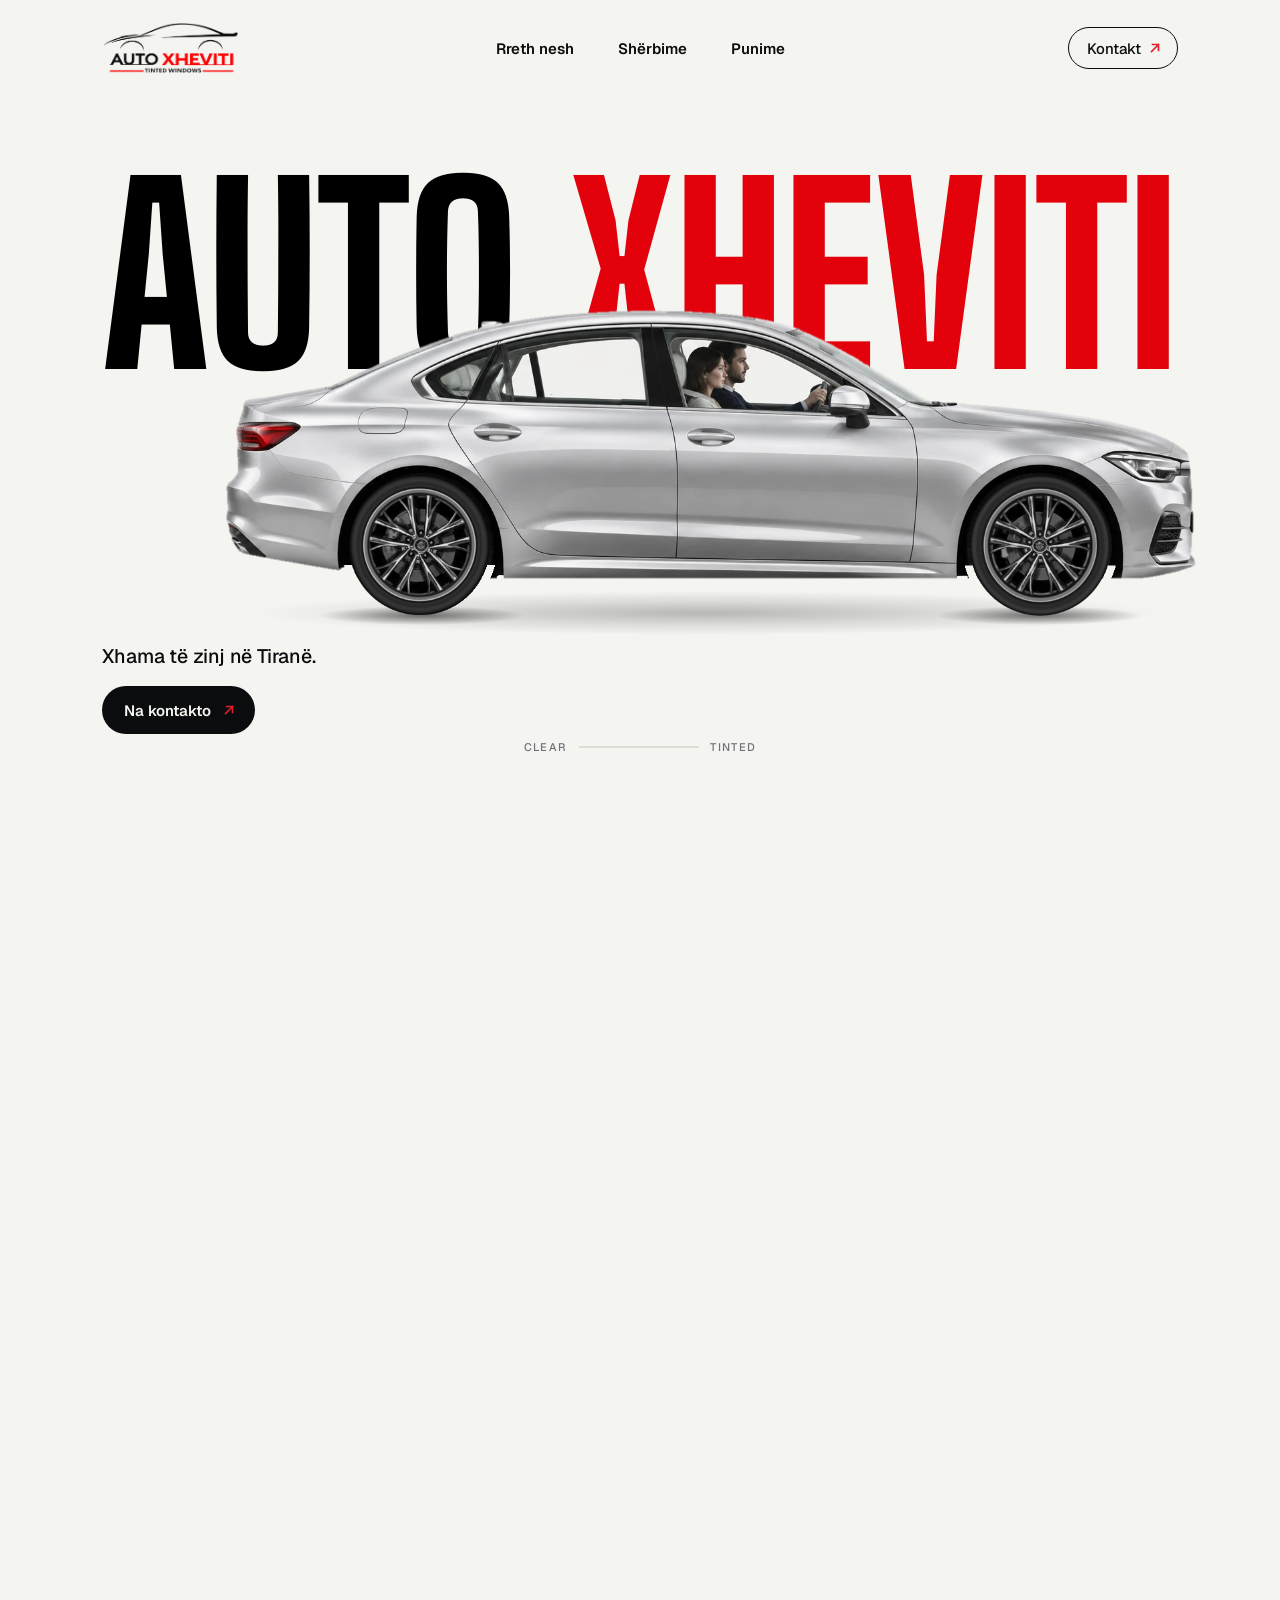
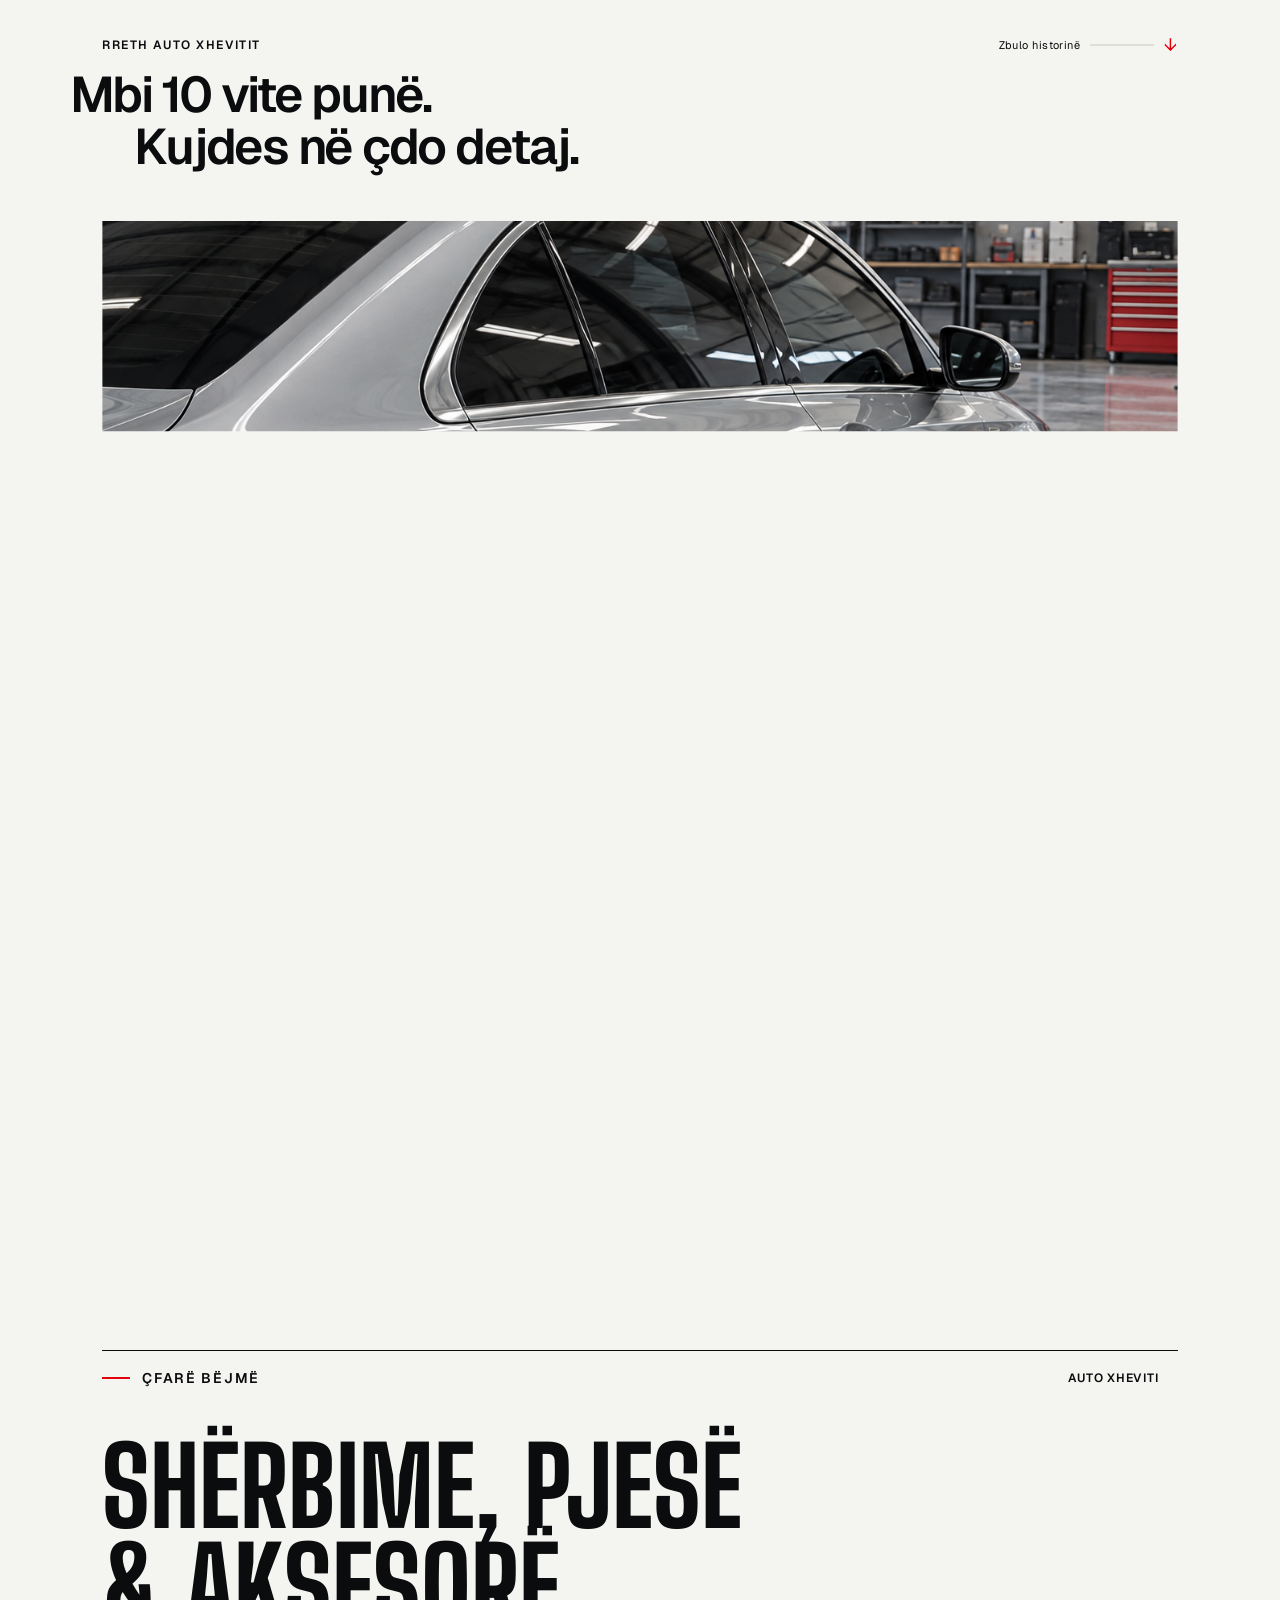
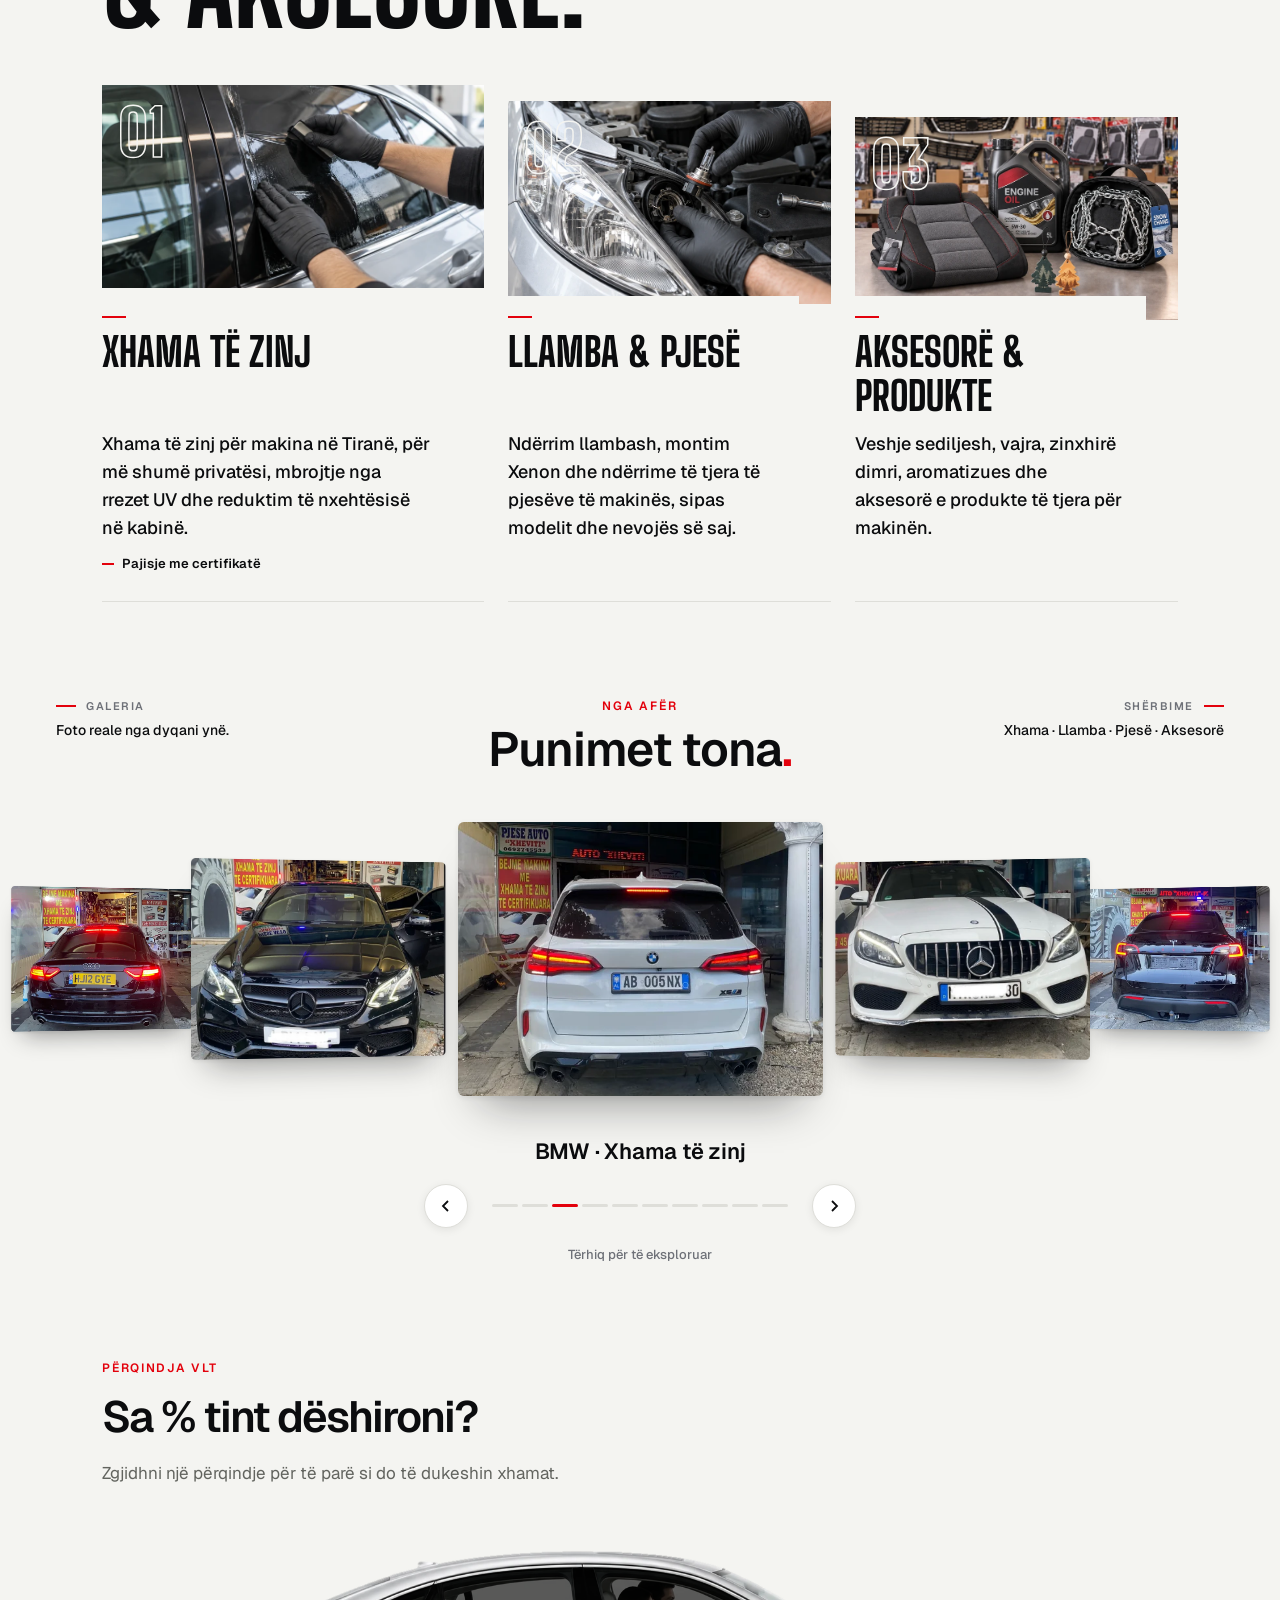
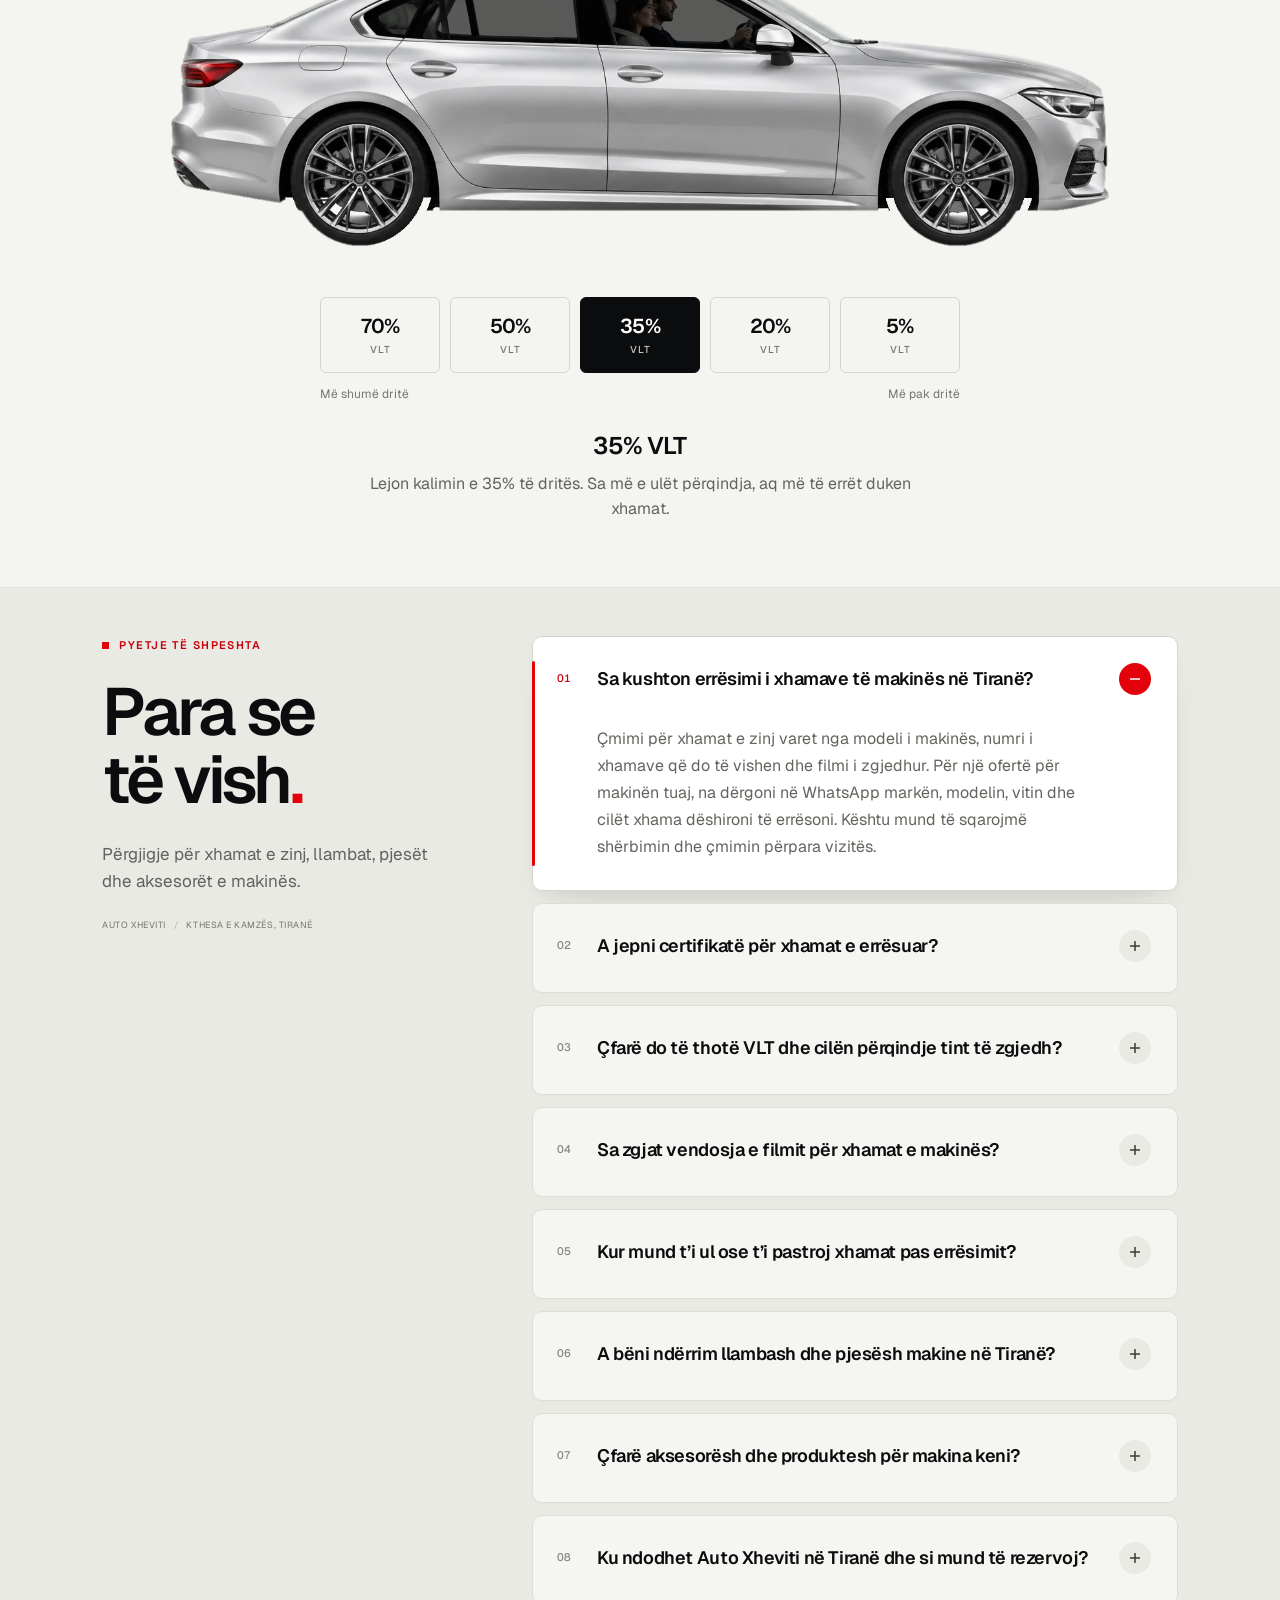
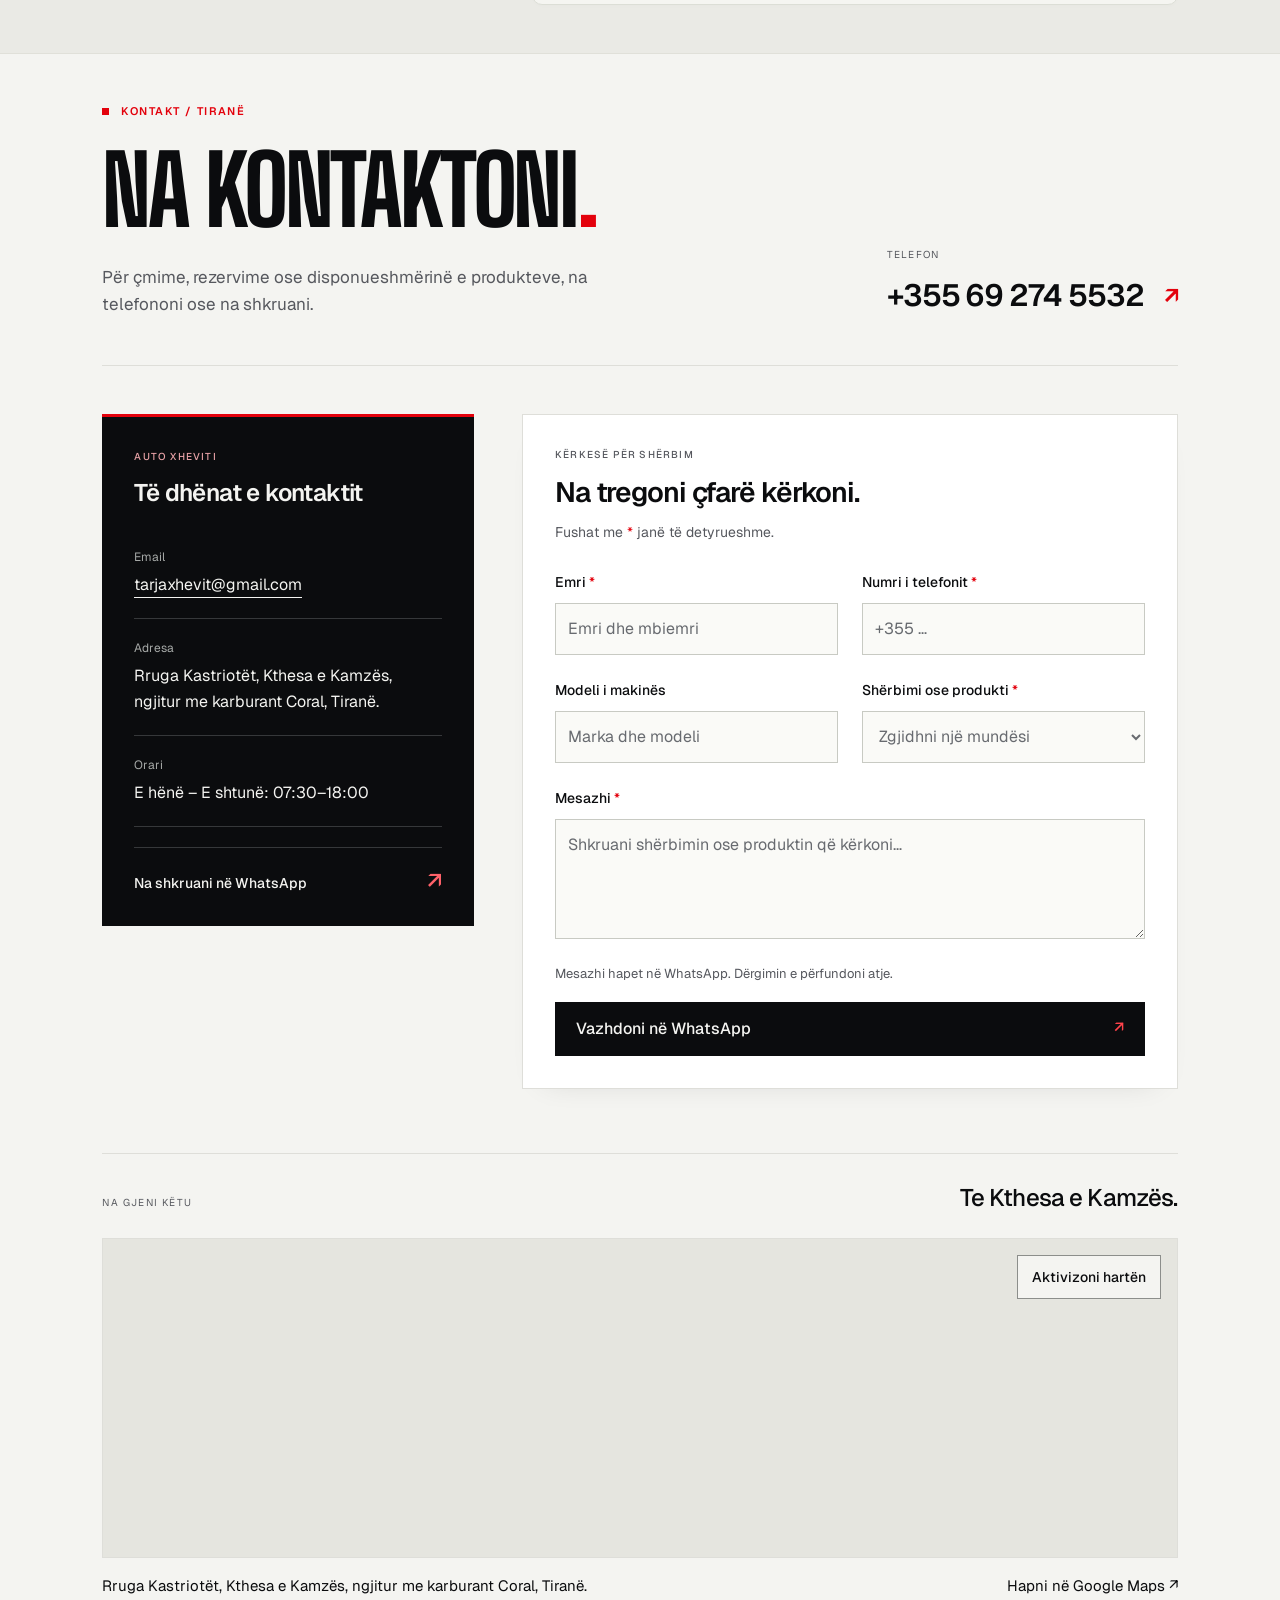
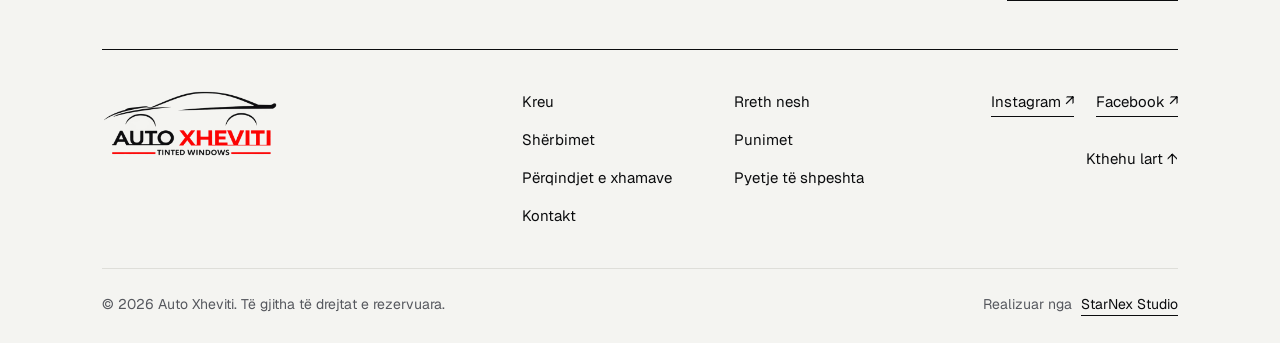
==== hero-preview/index.html @ 94ad71c7 "Publish Auto Xheviti redesign and updated service presentation Promote the approved responsive desig" ====
<!DOCTYPE html>
<html lang="sq">
<head>
  <meta charset="UTF-8">
  <meta name="viewport" content="width=device-width, initial-scale=1.0, viewport-fit=cover">
  <title>Xhama të zinj, pjesë dhe aksesorë në Tiranë | Auto Xheviti</title>
  <meta name="description" content="Xhama të zinj, llamba, ndërrim pjesësh dhe aksesorë për makina në Tiranë. Veshje sediljesh, vajra, zinxhirë dimri e aromatizues te Auto Xheviti.">
  <link rel="canonical" href="https://www.autoxheviti.com/">
  <meta property="og:title" content="Xhama të zinj, pjesë dhe aksesorë në Tiranë | Auto Xheviti">
  <meta property="og:description" content="Xhama të zinj, llamba, ndërrim pjesësh dhe aksesorë për makina në Tiranë. Veshje sediljesh, vajra, zinxhirë dimri e aromatizues te Auto Xheviti.">
  <meta property="og:type" content="website">
  <meta property="og:url" content="https://www.autoxheviti.com/">
  <meta property="og:image" content="https://www.autoxheviti.com/images/auto-xheviti-car.webp">
  <meta property="og:locale" content="sq_AL">
  <meta property="og:site_name" content="Auto Xheviti">
  <script type="application/ld+json">
{
  "@context": "https://schema.org",
  "@type": "AutomotiveBusiness",
  "name": "Auto Xheviti",
  "url": "https://www.autoxheviti.com/",
  "logo": "https://www.autoxheviti.com/images/logo.png",
  "image": "https://www.autoxheviti.com/images/auto-xheviti-car.webp",
  "telephone": "+355692745532",
  "email": "tarjaxhevit@gmail.com",
  "description": "Xhama të zinj, llamba, ndërrim pjesësh dhe aksesorë për makina në Tiranë. Veshje sediljesh, vajra, zinxhirë dimri e aromatizues te Auto Xheviti.",
  "address": {
    "@type": "PostalAddress",
    "streetAddress": "Rruga Kastriotët, Kthesa e Kamzës, ngjitur me karburant Coral",
    "addressLocality": "Tiranë",
    "addressCountry": "AL"
  },
  "areaServed": {
    "@type": "City",
    "name": "Tiranë"
  },
  "openingHoursSpecification": [
    {
      "@type": "OpeningHoursSpecification",
      "dayOfWeek": [
        "Monday",
        "Tuesday",
        "Wednesday",
        "Thursday",
        "Friday",
        "Saturday"
      ],
      "opens": "07:30",
      "closes": "18:00"
    }
  ],
  "sameAs": [
    "https://www.facebook.com/autoxheviti/",
    "https://www.instagram.com/auto_xheviti/"
  ],
  "@id": "https://www.autoxheviti.com/#business"
}
  </script>
  <!-- Review copy only. The production homepage is indexable; retain this noindex until this design is promoted. -->
  <meta name="robots" content="noindex, follow">
  <link rel="icon" href="../images/logo.png" type="image/png">
  <link rel="preload" as="image" href="assets/car-silver-occupants-seat-fixed.webp" fetchpriority="high">
  <link rel="preconnect" href="https://fonts.googleapis.com">
  <link rel="preconnect" href="https://fonts.gstatic.com" crossorigin>
  <link rel="stylesheet" href="https://fonts.googleapis.com/css2?family=Big+Shoulders+Display:wght@800&display=swap">
  <link rel="stylesheet" href="https://fonts.googleapis.com/css2?family=Geist:wght@400;500;600&display=swap">
  <link rel="stylesheet" href="hero.css?v=23">
  <link rel="stylesheet" href="mobile-nav.css?v=3">
  <link rel="stylesheet" href="services.css?v=15">
  <link rel="stylesheet" href="album.css?v=6">
  <link rel="stylesheet" href="about.css?v=3">
  <link rel="stylesheet" href="tint-selector.css?v=8">
  <link rel="stylesheet" href="faq.css?v=2">
  <link rel="stylesheet" href="contact.css?v=2">
  <link rel="stylesheet" href="contact-editorial.css?v=1">
  <link rel="stylesheet" href="section-spacing.css?v=7">
  <script>document.documentElement.classList.add('hx-js')</script>
</head>
<body class="hx-body">

  <header class="hx-nav" id="hxNav">
    <a class="hx-nav__logo" href="#hxPin" aria-label="Auto Xheviti — kreu">
      <img src="assets/logo-ink.webp" width="604" height="230" alt="Auto Xheviti — Tinted Windows">
    </a>
    <nav class="hx-nav__links" aria-label="Kryesore">
      <a href="#rreth">Rreth nesh</a>
      <a href="#sherbime">Shërbime</a>
      <a href="#punime">Punime</a>
    </nav>
    <div class="hx-nav__actions">
      <a class="hx-pill" href="#kontakt">Kontakt
        <svg width="16" height="16" viewBox="0 0 16 16" aria-hidden="true"><path d="M4.5 11.5L11.5 4.5M5.5 4.5H11.5V10.5" fill="none" stroke="currentColor" stroke-width="1.6" stroke-linecap="square"/></svg>
      </a>
      <button class="hx-menu-btn" id="hxMenuBtn" type="button" aria-expanded="false" aria-controls="hxMenu" aria-label="Hap menunë">
        <span class="hx-menu-btn__label">Menu</span><span class="hx-menu-btn__icon" aria-hidden="true"><svg width="24" height="24" viewBox="0 0 24 24"><path class="hx-menu-btn__line--one" d="M4 12H20"/><path class="hx-menu-btn__line--two" d="M4 12H20"/></svg></span>
      </button>
    </div>
    <nav class="hx-menu" id="hxMenu" aria-label="Navigimi mobil" hidden>
      <div class="hx-menu__links">
        <a href="#rreth"><span class="hx-menu__name">Rreth nesh</span></a>
        <a href="#sherbime"><span class="hx-menu__name">Shërbime</span></a>
        <a href="#punime"><span class="hx-menu__name">Punime</span></a>
        <a href="#tint-selector"><span class="hx-menu__name">Përqindjet VLT</span></a>
        <a href="#faq"><span class="hx-menu__name">Pyetje të shpeshta</span></a>
        <a href="#kontakt"><span class="hx-menu__name">Na kontaktoni</span></a>
      </div>
      <div class="hx-menu__contact"><span class="hx-menu__contact-label">Na telefononi</span><a class="hx-menu__phone" href="tel:+355692745532">+355 69 274 5532</a></div>
    </nav>
  </header>

  <main>
    <!-- Pinned hero: the wrapper provides 120svh of scroll (tint, hold, exit) while .hx-sticky stays in view.
         The entrance is automatic on load and is not part of the scroll range. -->
    <section class="hx-pin" id="hxPin" aria-label="Auto Xheviti — xhama të zinj">
      <div class="hx-sticky">
        <div class="hx-stage" id="hxStage">

          <p class="hx-headline" id="hxHeadline">
            <span class="hx-headline__line hx-headline__auto">AUTO</span><span class="hx-headline__space"> </span><span class="hx-headline__line hx-headline__name">XHEVITI</span>
          </p>

          <!-- Vehicle: two nested wrappers so the timed entrance and the scroll-driven exit never share a transform.
               #hxVehicle (outer) = scroll exit to the right · #hxDrive (inner) = automatic entrance from the left.
               Shadow, body, wheels and glass all live inside one SVG coordinate system (viewBox = source photo
               1462 × 468 px scaled to 1100 wide), so they stay aligned at every size. -->
          <div class="hx-vehicle" id="hxVehicle">
            <div class="hx-vehicle__drive" id="hxDrive">
              <div class="hx-shadow" id="hxShadow" aria-hidden="true">
                <span class="hx-shadow__ambient"></span>
                <span class="hx-shadow__contact hx-shadow__contact--rear"></span>
                <span class="hx-shadow__contact hx-shadow__contact--front"></span>
              </div>
              <svg class="hx-car" id="hxCar" viewBox="0 0 1100 352.12" role="img" aria-label="Sedan argjendi me shofer dhe pasagjer; xhamat errësohen ndërsa lëvizni poshtë, pastaj makina del djathtas">
                <image href="assets/car-silver-occupants-seat-fixed.webp" x="0" y="0" width="1100" height="352.12" preserveAspectRatio="none"/>
                <!-- Wheels: squares centred on the measured hub pivots. Disc + spokes rotate by travel / tyre radius
                     (79.001 units); the caliper between them stays fixed. Each rotating layer has two nested
                     rotation groups: .hx-spin-in (entrance) and .hx-spin-out (scroll exit). -->
                <g class="hx-wheel" transform="translate(222.137 268.74)"><!-- rear -->
                  <g class="hx-spin-in"><g class="hx-spin-out"><image href="assets/wheel-rear.webp" x="-81.259" y="-81.259" width="162.517" height="162.517"/></g></g>
                  <image href="assets/caliper-rear.webp" x="-81.259" y="-81.259" width="162.517" height="162.517"/>
                  <g class="hx-spin-in"><g class="hx-spin-out"><image href="assets/spokes-rear.webp" x="-81.259" y="-81.259" width="162.517" height="162.517"/></g></g>
                </g>
                <g class="hx-wheel" transform="translate(920.524 269.35)"><!-- front -->
                  <g class="hx-spin-in"><g class="hx-spin-out"><image href="assets/wheel-front.webp" x="-81.259" y="-81.259" width="162.517" height="162.517"/></g></g>
                  <image href="assets/caliper-front.webp" x="-81.259" y="-81.259" width="162.517" height="162.517"/>
                  <g class="hx-spin-in"><g class="hx-spin-out"><image href="assets/spokes-front.webp" x="-81.259" y="-81.259" width="162.517" height="162.517"/></g></g>
                </g>
                <!-- Glass and body share the complete native 1462 × 468 image grid, including padding.
                     Blackout: one continuous surface over all side glass and both dividers, plus the windshield,
                     traced from the approved reference (same paths as the Figma "Blackout" vectors). Fully tinted
                     it is opaque #000; the trim, roof, mirror and handles stay the original photograph. -->
                <svg class="hx-glass-native" x="0" y="0" width="1100" height="352.12" viewBox="0 0 1462 468" preserveAspectRatio="none" aria-hidden="true">
                  <defs>
                    <mask id="hxGlassMask" maskUnits="userSpaceOnUse" x="0" y="0" width="1462" height="468" style="mask-type:alpha">
                      <image href="assets/glass-blackout.svg?v=1" x="0" y="0" width="1462" height="468"/>
                    </mask>
                  </defs>
                  <g class="hx-glass" mask="url(#hxGlassMask)">
                    <rect x="0" y="0" width="1462" height="468" fill="#000"/>
                  </g>
                </svg>
              </svg>
            </div>
          </div>

          <div class="hx-copy" id="hxCopy">
            <h1 class="hx-copy__tagline">Xhama të zinj në Tiranë.</h1>
            <a class="hx-cta" href="#kontakt">Na kontakto
              <svg width="16" height="16" viewBox="0 0 16 16" aria-hidden="true"><path d="M4.5 11.5L11.5 4.5M5.5 4.5H11.5V10.5" fill="none" stroke="currentColor" stroke-width="1.6" stroke-linecap="square"/></svg>
            </a>
          </div>

          <div class="hx-indicator" id="hxIndicator" aria-hidden="true">
            <span>Clear</span>
            <span class="hx-indicator__track"><span class="hx-indicator__fill" id="hxIndicatorFill"></span></span>
            <span>Tinted</span>
          </div>

        </div>
      </div>
    </section>

    <section class="hx-about" id="rreth" aria-labelledby="aboutTitle">
      <div class="hx-about__track">
        <div class="hx-about__scene">
          <div class="hx-about__visual-track">
            <div class="hx-about__visual">
              <header class="hx-about__intro">
                <div class="hx-about__meta"><p class="hx-about__eyebrow">RRETH AUTO XHEVITIT</p><span class="hx-about__cue"><span>Zbulo historinë</span><span class="hx-about__cue-bar" aria-hidden="true"><span class="hx-about__cue-fill"></span></span><span class="hx-about__cue-arrow" aria-hidden="true">↓</span></span></div>
                <h2 id="aboutTitle"><span class="hx-about__headline-mask"><span class="hx-about__headline-line">Mbi 10 vite punë.</span></span><span class="hx-about__headline-mask"><span class="hx-about__headline-line">Kujdes në çdo detaj.</span></span></h2>
              </header>
              <div class="hx-about__composition">
                <figure class="hx-about__photo">
                  <div class="hx-about__photo-clip"><div class="hx-about__photo-zoom"><img src="assets/about/workshop-illustration.png" width="1536" height="864" loading="eager" fetchpriority="low" decoding="async" alt="Ilustrim: makinë e argjendtë me xhama të zinj në një servis; nuk paraqet ambientin real të Auto Xhevitit"></div></div>
                </figure>
                <div class="hx-about__metrics">
                  <div class="hx-about__metric"><div class="hx-about__metric-value" aria-label="10+"><span aria-hidden="true">10</span><span class="hx-about__metric-plus" aria-hidden="true">+</span></div><span class="hx-about__metric-label-mask"><span class="hx-about__metric-label">VITE EKSPERIENCË</span></span></div>
                  <div class="hx-about__metric"><div class="hx-about__metric-value" aria-label="1,000+"><span aria-hidden="true">1,000</span><span class="hx-about__metric-plus" aria-hidden="true">+</span></div><span class="hx-about__metric-label-mask"><span class="hx-about__metric-label">MAKINA TË SHËRBYERA</span></span></div>
                </div>
              </div>
            </div>
          </div>
          <div class="hx-about__story">
            <div class="hx-about__column" data-column="first"><p>Prej më shumë se 10 vitesh, te Auto Xheviti ofrojmë veshje xhamash të zinj me certifikatë, ndërrim llambash, montim Xenon dhe ndërrime të pjesëve të makinës.</p></div>
            <div class="hx-about__column" data-column="second"><p>Mbi 1,000 makina kanë kaluar në duart tona. Çdo makinë ka kërkesat e veta, ndaj kujdesemi për përgatitjen, montimin dhe përfundimin e punës.</p><p>Në ambientin tonë gjen veshje sediljesh, vajra, zinxhirë dimri, aromatizues, aksesorë dhe pjesë këmbimi.</p></div>
          </div>
          <div class="hx-about__visit">
            <div class="hx-about__rule" aria-hidden="true"></div>
            <div class="hx-about__location-mask"><p class="hx-about__location"><svg width="16" height="20" viewBox="0 0 16 20" aria-hidden="true"><path d="M8 0a7 7 0 0 0-7 7c0 5 7 13 7 13s7-8 7-13a7 7 0 0 0-7-7Zm0 10a3 3 0 1 1 0-6 3 3 0 0 1 0 6Z"/></svg><span>Na gjen te Kthesa e Kamzës, Tiranë.</span></p></div>
            <a class="hx-about__visit-link" href="https://www.google.com/maps/search/?api=1&amp;query=Auto+Xheviti%2C+Rruga+Kastriot%C3%ABt%2C+Kthesa+e+Kamz%C3%ABs%2C+Tiran%C3%AB" target="_blank" rel="noopener noreferrer"><span>Na vizito</span><span class="hx-about__arrow" aria-hidden="true">↗</span></a>
          </div>
        </div>
      </div>
    </section>

    <section class="hx-services" id="sherbime" aria-labelledby="servicesTitle">
      <div class="hx-services__inner">
        <header class="hx-services__header">
          <div class="hx-services__topline">
            <p class="hx-services__eyebrow">ÇFARË BËJMË</p>
            <span class="hx-services__brand" aria-hidden="true">Auto Xheviti</span>
          </div>
          <div class="hx-services__heading-row">
            <h2 id="servicesTitle">Shërbime, pjesë<br> &amp; aksesorë.</h2>
          </div>
        </header>
        <div class="hx-services__grid">
          <article class="hx-service">
            <div class="hx-service__inner" >
              <div class="hx-service__media">
              <div class="hx-service__photo">
                <img src="assets/services-editorial/windows-1536.webp" srcset="assets/services-editorial/windows-800.webp 800w, assets/services-editorial/windows-1536.webp 1536w" sizes="(max-width: 767px) calc(100vw - 40px), (max-width: 1199px) 42vw, 33vw" width="1536" height="1024" loading="lazy" decoding="async" alt="Ilustrim i montimit profesional të filmit të errësimit në xhamin anësor të një makine">
                <span class="hx-service__number" aria-hidden="true">01</span>
              </div>
              </div>
              <div class="hx-service__caption">
                <h3>Xhama të zinj</h3>
                <p>Xhama të zinj për makina në Tiranë, për më shumë privatësi, mbrojtje nga rrezet UV dhe reduktim të nxehtësisë në kabinë.</p>
                <span class="hx-service__certificate">Pajisje me certifikatë</span>
              </div>
            </div>
          </article>
          <article class="hx-service">
            <div class="hx-service__inner" >
              <div class="hx-service__media">
              <div class="hx-service__photo">
                <img src="assets/services-editorial/parts-1536.webp" srcset="assets/services-editorial/parts-800.webp 800w, assets/services-editorial/parts-1536.webp 1536w" sizes="(max-width: 767px) calc(100vw - 40px), (max-width: 1199px) 42vw, 33vw" width="1536" height="1024" loading="lazy" decoding="async" alt="Ilustrim i ndërrimit të një llambe feneri në një makinë">
                <span class="hx-service__number" aria-hidden="true">02</span>
              </div>
              </div>
              <div class="hx-service__caption">
                <h3>Llamba &amp; pjesë</h3>
                <p>Ndërrim llambash, montim Xenon dhe ndërrime të tjera të pjesëve të makinës, sipas modelit dhe nevojës së saj.</p>
              </div>
            </div>
          </article>
          <article class="hx-service">
            <div class="hx-service__inner" >
              <div class="hx-service__media">
              <div class="hx-service__photo">
                <img src="assets/services-editorial/accessories-retail-1536.webp" srcset="assets/services-editorial/accessories-retail-800.webp 800w, assets/services-editorial/accessories-retail-1536.webp 1536w" sizes="(max-width: 767px) calc(100vw - 40px), (max-width: 1199px) 42vw, 33vw" width="1536" height="1024" loading="lazy" decoding="async" alt="Ilustrim i veshjeve të sediljeve, vajit, zinxhirëve të dimrit dhe aromatizuesve për makina">
                <span class="hx-service__number" aria-hidden="true">03</span>
              </div>
              </div>
              <div class="hx-service__caption">
                <h3>Aksesorë &amp; produkte</h3>
                <p>Veshje sediljesh, vajra, zinxhirë dimri, aromatizues dhe aksesorë e produkte të tjera për makinën.</p>
              </div>
            </div>
          </article>
        </div>
      </div>
    </section>

    <!-- Photo album: a 3D coverflow driven by one continuous position (album.js). Every slide's scale,
         offset, rotation and depth come from its distance to the centre, so nothing jumps between states.
         Photographs are the real project photos from ../images (captions from the live site's gallery). -->
    <section class="hx-album" id="punime" aria-labelledby="albumTitle">
      <!-- Corner notes: small editorial labels framing the album (static flow rows on mobile) -->
      <div class="hx-album__corner hx-album__corner--tl">
        <span class="hx-album__corner-label">Galeria</span>
        <span>Foto reale nga dyqani ynë.</span>
      </div>
      <div class="hx-album__corner hx-album__corner--tr">
        <span class="hx-album__corner-label">Shërbime</span>
        <span>Xhama · Llamba · Pjesë · Aksesorë</span>
      </div>
      <header class="hx-album__header">
        <p class="hx-album__eyebrow">NGA AFËR</p>
        <h2 class="hx-album__title" id="albumTitle">Punimet tona<span>.</span></h2>
      </header>

      <div class="hx-album__viewport" id="hxAlbum" tabindex="0" role="region" aria-roledescription="karusel" aria-label="Punimet tona — përdorni shigjetat majtas/djathtas">
        <ul class="hx-album__track">
          <li class="hx-album__slide" style="--pos: 50% 58%" role="group" aria-roledescription="foto" aria-label="1 nga 10">
            <img src="assets/album/audi.webp" srcset="assets/album/audi-560.webp 560w, assets/album/audi.webp 856w" sizes="(max-width: 767px) 70vw, 29vw" width="856" height="657" alt="Audi e zezë nga mbrapa, me xhama të errësuar, para dyqanit Auto Xheviti" draggable="false" decoding="async" loading="lazy">
          </li>
          <li class="hx-album__slide" style="--pos: 50% 62%" role="group" aria-roledescription="foto" aria-label="2 nga 10">
            <img src="assets/album/mercedes-black.webp" srcset="assets/album/mercedes-black-560.webp 560w, assets/album/mercedes-black.webp 871w" sizes="(max-width: 767px) 70vw, 29vw" width="871" height="840" alt="Mercedes-Benz i zi nga përpara, me xhama të errësuar, para dyqanit" draggable="false" decoding="async" loading="lazy">
          </li>
          <li class="hx-album__slide" style="--pos: 50% 66%" role="group" aria-roledescription="foto" aria-label="3 nga 10">
            <img src="assets/album/bmw.webp" srcset="assets/album/bmw-560.webp 560w, assets/album/bmw.webp 850w" sizes="(max-width: 767px) 70vw, 29vw" width="850" height="725" alt="BMW e bardhë nga mbrapa, me xhama të errësuar, në hyrje të dyqanit" draggable="false" decoding="async" loading="lazy">
          </li>
          <li class="hx-album__slide" style="--pos: 50% 42%" role="group" aria-roledescription="foto" aria-label="4 nga 10">
            <img src="assets/album/mercedes-white.webp" srcset="assets/album/mercedes-white-560.webp 560w, assets/album/mercedes-white.webp 862w" sizes="(max-width: 767px) 70vw, 29vw" width="862" height="566" alt="Mercedes-Benz i bardhë nga përpara, me fenerët e ndezur" draggable="false" decoding="async" loading="lazy">
          </li>
          <li class="hx-album__slide" style="--pos: 50% 62%" role="group" aria-roledescription="foto" aria-label="5 nga 10">
            <img src="assets/album/tesla.webp" srcset="assets/album/tesla-560.webp 560w, assets/album/tesla.webp 738w" sizes="(max-width: 767px) 70vw, 29vw" width="738" height="617" alt="Tesla e zezë nga mbrapa, para dyqanit Auto Xheviti" draggable="false" decoding="async" loading="lazy">
          </li>
          <li class="hx-album__slide" style="--pos: 50% 50%" role="group" aria-roledescription="foto" aria-label="6 nga 10">
            <img src="assets/album/audi-a8.webp" srcset="assets/album/audi-a8-560.webp 560w, assets/album/audi-a8.webp 673w" sizes="(max-width: 767px) 70vw, 29vw" width="673" height="522" alt="Audi A8 L e zezë nga mbrapa, me xhamin e pasëm të errësuar, para dyqanit Auto Xheviti" draggable="false" decoding="async" loading="lazy">
          </li>
          <li class="hx-album__slide" style="--pos: 50% 50%" role="group" aria-roledescription="foto" aria-label="7 nga 10">
            <img src="assets/album/audi-q8.webp" srcset="assets/album/audi-q8-560.webp 560w, assets/album/audi-q8.webp 847w" sizes="(max-width: 767px) 70vw, 29vw" width="847" height="655" alt="Audi e zezë nga përpara, para dyqanit Auto Xheviti" draggable="false" decoding="async" loading="lazy">
          </li>
          <li class="hx-album__slide" style="--pos: 62% 50%" role="group" aria-roledescription="foto" aria-label="8 nga 10">
            <img src="assets/album/mercedes-s.webp" srcset="assets/album/mercedes-s-560.webp 560w, assets/album/mercedes-s.webp 778w" sizes="(max-width: 767px) 70vw, 29vw" width="778" height="498" alt="Mercedes-Benz i zi nga mbrapa, me xhama të errësuar, para dyqanit" draggable="false" decoding="async" loading="lazy">
          </li>
          <li class="hx-album__slide" style="--pos: 50% 50%" role="group" aria-roledescription="foto" aria-label="9 nga 10">
            <img src="assets/album/byd.webp" srcset="assets/album/byd-560.webp 560w, assets/album/byd.webp 823w" sizes="(max-width: 767px) 70vw, 29vw" width="823" height="552" alt="BYD e zezë nga mbrapa, me xhamin e pasëm të errësuar, para dyqanit Auto Xheviti" draggable="false" decoding="async" loading="lazy">
          </li>
          <li class="hx-album__slide" style="--pos: 50% 50%" role="group" aria-roledescription="foto" aria-label="10 nga 10">
            <img src="assets/album/audi-sq7.webp" width="485" height="407" alt="Audi SQ7 gri nga mbrapa, me xhama të errësuar, para dyqanit" draggable="false" decoding="async" loading="lazy">
          </li>
        </ul>
      </div>

      <div class="hx-album__meta">
        <p class="hx-album__caption" id="hxAlbumCaption" aria-live="polite">
          <span class="hx-album__name">BMW · Xhama të zinj</span>
        </p>
        <div class="hx-album__controls">
          <button class="hx-album__arrow" type="button" id="hxAlbumPrev" aria-label="Foto e mëparshme" aria-controls="hxAlbum">
            <svg width="16" height="16" viewBox="0 0 16 16" aria-hidden="true"><path d="M10 3L5 8l5 5" fill="none" stroke="currentColor" stroke-width="1.8"/></svg>
          </button>
          <div class="hx-album__dots" id="hxAlbumDots"></div>
          <button class="hx-album__arrow" type="button" id="hxAlbumNext" aria-label="Foto tjetër" aria-controls="hxAlbum">
            <svg width="16" height="16" viewBox="0 0 16 16" aria-hidden="true"><path d="M6 3l5 5-5 5" fill="none" stroke="currentColor" stroke-width="1.8"/></svg>
          </button>
        </div>
        <p class="hx-album__hint">Tërhiq për të eksploruar</p>
      </div>

    </section>

    <section class="hx-tint" id="tint-selector" aria-labelledby="tintTitle">
      <div class="hx-tint__inner">
        <header class="hx-tint__header"><p class="hx-tint__eyebrow">PËRQINDJA VLT</p><div class="hx-tint__title-mask"><h2 id="tintTitle"><span class="hx-tint__title-text">Sa % tint dëshironi?</span></h2></div><p class="hx-tint__intro">Zgjidhni një përqindje për të parë si do të dukeshin xhamat.</p></header>
        <div class="hx-tint__vehicle-reserve"><div class="hx-tint__vehicle-entrance">
          <svg class="hx-tint__car" width="1462" height="468" viewBox="0 0 1462 468" role="img" aria-label="E njëjta makinë e argjendtë në profil djathtas, me rrota dhe karroceri të pandryshuara; vetëm xhamat ndryshojnë në krahasimin ilustrues VLT">
            <defs><clipPath id="selectorGlassClip" clipPathUnits="userSpaceOnUse"><path id="selector-side-band" d="M303.33 108.44 L304.99 113.64 L310.36 121.24 L320.01 132.44 L324.43 136.11 L334.55 138.00 L361.21 140.10 L365.31 142.01 L368.49 140.75 L400.80 142.44 L463.02 144.86 L656.49 150.53 L661.74 151.02 L664.98 152.21 L669.41 150.93 L892.79 159.34 L907.73 159.38 L1005.87 162.87 L1006.79 162.07 L1005.46 160.34 L992.46 150.03 L964.87 130.90 L963.98 131.82 L967.56 138.17 L970.17 146.57 L969.08 151.37 L966.65 154.09 L941.59 152.93 L933.10 151.38 L912.13 150.57 L911.04 149.35 L910.55 146.16 L910.91 141.76 L912.90 132.56 L914.08 129.36 L915.57 127.35 L919.96 123.69 L927.60 119.76 L934.06 118.57 L942.94 119.96 L944.55 118.93 L944.07 117.24 L918.97 101.52 L886.92 82.87 L857.72 67.64 L835.43 57.90 L809.92 48.92 L790.49 43.89 L758.14 38.20 L729.84 34.94 L683.39 32.11 L644.62 31.67 L640.57 30.49 L633.71 31.67 L586.08 32.50 L538.44 35.71 L497.70 40.55 L469.87 44.94 L444.08 50.21 L415.86 57.35 L411.86 56.94 L408.62 59.22 L379.61 68.71 L361.50 75.40 L332.92 87.35 L313.61 97.17 L305.20 102.83 L304.14 104.44 Z"/></clipPath><filter id="tintFilter70" filterUnits="userSpaceOnUse" x="300" y="28" width="710" height="138" color-interpolation-filters="sRGB"><feComponentTransfer><feFuncR type="table" tableValues="0.0000000 0.0012632 0.0025264 0.0037896 0.0050528 0.0063160 0.0075792 0.0088423 0.0101055 0.0113687 0.0126319 0.0139273 0.0153006 0.0167497 0.0182759 0.0198803 0.0215640 0.0233280 0.0251735 0.0271015 0.0291129 0.0312088 0.0333902 0.0356581 0.0380133 0.0404568 0.0429028 0.0453489 0.0477949 0.0502410 0.0526870 0.0551330 0.0575791 0.0600251 0.0624712 0.0649172 0.0673632 0.0698093 0.0722553 0.0747014 0.0771474 0.0795935 0.0820395 0.0844855 0.0869316 0.0893776 0.0918237 0.0942697 0.0967157 0.0991618 0.1016078 0.1040539 0.1064999 0.1089460 0.1113920 0.1138380 0.1162841 0.1187301 0.1211762 0.1236222 0.1260682 0.1285143 0.1309603 0.1334064 0.1358524 0.1382985 0.1407445 0.1431905 0.1456366 0.1480826 0.1505287 0.1529747 0.1554207 0.1578668 0.1603128 0.1627589 0.1652049 0.1676510 0.1700970 0.1725430 0.1749891 0.1774351 0.1798812 0.1823272 0.1847733 0.1872193 0.1896653 0.1921114 0.1945574 0.1970035 0.1994495 0.2018955 0.2043416 0.2067876 0.2092337 0.2116797 0.2141258 0.2165718 0.2190178 0.2214639 0.2239099 0.2263560 0.2288020 0.2312480 0.2336941 0.2361401 0.2385862 0.2410322 0.2434783 0.2459243 0.2483703 0.2508164 0.2532624 0.2557085 0.2581545 0.2606005 0.2630466 0.2654926 0.2679387 0.2703847 0.2728308 0.2752768 0.2777228 0.2801689 0.2826149 0.2850610 0.2875070 0.2899531 0.2923991 0.2948451 0.2972912 0.2997372 0.3021833 0.3046293 0.3070753 0.3095214 0.3119674 0.3144135 0.3168595 0.3193056 0.3217516 0.3241976 0.3266437 0.3290897 0.3315358 0.3339818 0.3364278 0.3388739 0.3413199 0.3437660 0.3462120 0.3486581 0.3511041 0.3535501 0.3559962 0.3584422 0.3608883 0.3633343 0.3657803 0.3682264 0.3706724 0.3731185 0.3755645 0.3780106 0.3804566 0.3829026 0.3853487 0.3877947 0.3902408 0.3926868 0.3951329 0.3975789 0.4000249 0.4024710 0.4049170 0.4073631 0.4098091 0.4122551 0.4147012 0.4171472 0.4195933 0.4220393 0.4244854 0.4269314 0.4293774 0.4318235 0.4342695 0.4367156 0.4391616 0.4416076 0.4440537 0.4464997 0.4489458 0.4513918 0.4538379 0.4562839 0.4587299 0.4611760 0.4636220 0.4660681 0.4685141 0.4709601 0.4734062 0.4758522 0.4782983 0.4807443 0.4831904 0.4856364 0.4880824 0.4905285 0.4929745 0.4954206 0.4978666 0.5003126 0.5027587 0.5052047 0.5076508 0.5100968 0.5125429 0.5149889 0.5174349 0.5198810 0.5223270 0.5247731 0.5272191 0.5296652 0.5321112 0.5345572 0.5370033 0.5394493 0.5418954 0.5443414 0.5467874 0.5492335 0.5516795 0.5541256 0.5565716 0.5590177 0.5614637 0.5639097 0.5663558 0.5688018 0.5712479 0.5736939 0.5761399 0.5785860 0.5810320 0.5834781 0.5859241 0.5883702 0.5908162 0.5932622 0.5957083 0.5981543 0.6006004 0.6030464"/><feFuncG type="table" tableValues="0.0000000 0.0012632 0.0025264 0.0037896 0.0050528 0.0063160 0.0075792 0.0088423 0.0101055 0.0113687 0.0126319 0.0139273 0.0153006 0.0167497 0.0182759 0.0198803 0.0215640 0.0233280 0.0251735 0.0271015 0.0291129 0.0312088 0.0333902 0.0356581 0.0380133 0.0404568 0.0429028 0.0453489 0.0477949 0.0502410 0.0526870 0.0551330 0.0575791 0.0600251 0.0624712 0.0649172 0.0673632 0.0698093 0.0722553 0.0747014 0.0771474 0.0795935 0.0820395 0.0844855 0.0869316 0.0893776 0.0918237 0.0942697 0.0967157 0.0991618 0.1016078 0.1040539 0.1064999 0.1089460 0.1113920 0.1138380 0.1162841 0.1187301 0.1211762 0.1236222 0.1260682 0.1285143 0.1309603 0.1334064 0.1358524 0.1382985 0.1407445 0.1431905 0.1456366 0.1480826 0.1505287 0.1529747 0.1554207 0.1578668 0.1603128 0.1627589 0.1652049 0.1676510 0.1700970 0.1725430 0.1749891 0.1774351 0.1798812 0.1823272 0.1847733 0.1872193 0.1896653 0.1921114 0.1945574 0.1970035 0.1994495 0.2018955 0.2043416 0.2067876 0.2092337 0.2116797 0.2141258 0.2165718 0.2190178 0.2214639 0.2239099 0.2263560 0.2288020 0.2312480 0.2336941 0.2361401 0.2385862 0.2410322 0.2434783 0.2459243 0.2483703 0.2508164 0.2532624 0.2557085 0.2581545 0.2606005 0.2630466 0.2654926 0.2679387 0.2703847 0.2728308 0.2752768 0.2777228 0.2801689 0.2826149 0.2850610 0.2875070 0.2899531 0.2923991 0.2948451 0.2972912 0.2997372 0.3021833 0.3046293 0.3070753 0.3095214 0.3119674 0.3144135 0.3168595 0.3193056 0.3217516 0.3241976 0.3266437 0.3290897 0.3315358 0.3339818 0.3364278 0.3388739 0.3413199 0.3437660 0.3462120 0.3486581 0.3511041 0.3535501 0.3559962 0.3584422 0.3608883 0.3633343 0.3657803 0.3682264 0.3706724 0.3731185 0.3755645 0.3780106 0.3804566 0.3829026 0.3853487 0.3877947 0.3902408 0.3926868 0.3951329 0.3975789 0.4000249 0.4024710 0.4049170 0.4073631 0.4098091 0.4122551 0.4147012 0.4171472 0.4195933 0.4220393 0.4244854 0.4269314 0.4293774 0.4318235 0.4342695 0.4367156 0.4391616 0.4416076 0.4440537 0.4464997 0.4489458 0.4513918 0.4538379 0.4562839 0.4587299 0.4611760 0.4636220 0.4660681 0.4685141 0.4709601 0.4734062 0.4758522 0.4782983 0.4807443 0.4831904 0.4856364 0.4880824 0.4905285 0.4929745 0.4954206 0.4978666 0.5003126 0.5027587 0.5052047 0.5076508 0.5100968 0.5125429 0.5149889 0.5174349 0.5198810 0.5223270 0.5247731 0.5272191 0.5296652 0.5321112 0.5345572 0.5370033 0.5394493 0.5418954 0.5443414 0.5467874 0.5492335 0.5516795 0.5541256 0.5565716 0.5590177 0.5614637 0.5639097 0.5663558 0.5688018 0.5712479 0.5736939 0.5761399 0.5785860 0.5810320 0.5834781 0.5859241 0.5883702 0.5908162 0.5932622 0.5957083 0.5981543 0.6006004 0.6030464"/><feFuncB type="table" tableValues="0.0000000 0.0012632 0.0025264 0.0037896 0.0050528 0.0063160 0.0075792 0.0088423 0.0101055 0.0113687 0.0126319 0.0139273 0.0153006 0.0167497 0.0182759 0.0198803 0.0215640 0.0233280 0.0251735 0.0271015 0.0291129 0.0312088 0.0333902 0.0356581 0.0380133 0.0404568 0.0429028 0.0453489 0.0477949 0.0502410 0.0526870 0.0551330 0.0575791 0.0600251 0.0624712 0.0649172 0.0673632 0.0698093 0.0722553 0.0747014 0.0771474 0.0795935 0.0820395 0.0844855 0.0869316 0.0893776 0.0918237 0.0942697 0.0967157 0.0991618 0.1016078 0.1040539 0.1064999 0.1089460 0.1113920 0.1138380 0.1162841 0.1187301 0.1211762 0.1236222 0.1260682 0.1285143 0.1309603 0.1334064 0.1358524 0.1382985 0.1407445 0.1431905 0.1456366 0.1480826 0.1505287 0.1529747 0.1554207 0.1578668 0.1603128 0.1627589 0.1652049 0.1676510 0.1700970 0.1725430 0.1749891 0.1774351 0.1798812 0.1823272 0.1847733 0.1872193 0.1896653 0.1921114 0.1945574 0.1970035 0.1994495 0.2018955 0.2043416 0.2067876 0.2092337 0.2116797 0.2141258 0.2165718 0.2190178 0.2214639 0.2239099 0.2263560 0.2288020 0.2312480 0.2336941 0.2361401 0.2385862 0.2410322 0.2434783 0.2459243 0.2483703 0.2508164 0.2532624 0.2557085 0.2581545 0.2606005 0.2630466 0.2654926 0.2679387 0.2703847 0.2728308 0.2752768 0.2777228 0.2801689 0.2826149 0.2850610 0.2875070 0.2899531 0.2923991 0.2948451 0.2972912 0.2997372 0.3021833 0.3046293 0.3070753 0.3095214 0.3119674 0.3144135 0.3168595 0.3193056 0.3217516 0.3241976 0.3266437 0.3290897 0.3315358 0.3339818 0.3364278 0.3388739 0.3413199 0.3437660 0.3462120 0.3486581 0.3511041 0.3535501 0.3559962 0.3584422 0.3608883 0.3633343 0.3657803 0.3682264 0.3706724 0.3731185 0.3755645 0.3780106 0.3804566 0.3829026 0.3853487 0.3877947 0.3902408 0.3926868 0.3951329 0.3975789 0.4000249 0.4024710 0.4049170 0.4073631 0.4098091 0.4122551 0.4147012 0.4171472 0.4195933 0.4220393 0.4244854 0.4269314 0.4293774 0.4318235 0.4342695 0.4367156 0.4391616 0.4416076 0.4440537 0.4464997 0.4489458 0.4513918 0.4538379 0.4562839 0.4587299 0.4611760 0.4636220 0.4660681 0.4685141 0.4709601 0.4734062 0.4758522 0.4782983 0.4807443 0.4831904 0.4856364 0.4880824 0.4905285 0.4929745 0.4954206 0.4978666 0.5003126 0.5027587 0.5052047 0.5076508 0.5100968 0.5125429 0.5149889 0.5174349 0.5198810 0.5223270 0.5247731 0.5272191 0.5296652 0.5321112 0.5345572 0.5370033 0.5394493 0.5418954 0.5443414 0.5467874 0.5492335 0.5516795 0.5541256 0.5565716 0.5590177 0.5614637 0.5639097 0.5663558 0.5688018 0.5712479 0.5736939 0.5761399 0.5785860 0.5810320 0.5834781 0.5859241 0.5883702 0.5908162 0.5932622 0.5957083 0.5981543 0.6006004 0.6030464"/></feComponentTransfer></filter>
<filter id="tintFilter50" filterUnits="userSpaceOnUse" x="300" y="28" width="710" height="138" color-interpolation-filters="sRGB"><feComponentTransfer><feFuncR type="table" tableValues="0.0000000 0.0007626 0.0015251 0.0022877 0.0030503 0.0038128 0.0045754 0.0053380 0.0061005 0.0068631 0.0076257 0.0084077 0.0092367 0.0101115 0.0110328 0.0120014 0.0130178 0.0140827 0.0151968 0.0163607 0.0175749 0.0188402 0.0201571 0.0215261 0.0229480 0.0244231 0.0259521 0.0275356 0.0291740 0.0308680 0.0326179 0.0344244 0.0362880 0.0382091 0.0401883 0.0421743 0.0441564 0.0461386 0.0481207 0.0501029 0.0520850 0.0540671 0.0560493 0.0580314 0.0600136 0.0619957 0.0639778 0.0659600 0.0679421 0.0699242 0.0719064 0.0738885 0.0758707 0.0778528 0.0798349 0.0818171 0.0837992 0.0857813 0.0877635 0.0897456 0.0917278 0.0937099 0.0956920 0.0976742 0.0996563 0.1016384 0.1036206 0.1056027 0.1075849 0.1095670 0.1115491 0.1135313 0.1155134 0.1174955 0.1194777 0.1214598 0.1234420 0.1254241 0.1274062 0.1293884 0.1313705 0.1333527 0.1353348 0.1373169 0.1392991 0.1412812 0.1432633 0.1452455 0.1472276 0.1492098 0.1511919 0.1531740 0.1551562 0.1571383 0.1591204 0.1611026 0.1630847 0.1650669 0.1670490 0.1690311 0.1710133 0.1729954 0.1749775 0.1769597 0.1789418 0.1809240 0.1829061 0.1848882 0.1868704 0.1888525 0.1908346 0.1928168 0.1947989 0.1967811 0.1987632 0.2007453 0.2027275 0.2047096 0.2066918 0.2086739 0.2106560 0.2126382 0.2146203 0.2166024 0.2185846 0.2205667 0.2225489 0.2245310 0.2265131 0.2284953 0.2304774 0.2324595 0.2344417 0.2364238 0.2384060 0.2403881 0.2423702 0.2443524 0.2463345 0.2483166 0.2502988 0.2522809 0.2542631 0.2562452 0.2582273 0.2602095 0.2621916 0.2641738 0.2661559 0.2681380 0.2701202 0.2721023 0.2740844 0.2760666 0.2780487 0.2800309 0.2820130 0.2839951 0.2859773 0.2879594 0.2899415 0.2919237 0.2939058 0.2958880 0.2978701 0.2998522 0.3018344 0.3038165 0.3057986 0.3077808 0.3097629 0.3117451 0.3137272 0.3157093 0.3176915 0.3196736 0.3216557 0.3236379 0.3256200 0.3276022 0.3295843 0.3315664 0.3335486 0.3355307 0.3375129 0.3394950 0.3414771 0.3434593 0.3454414 0.3474235 0.3494057 0.3513878 0.3533700 0.3553521 0.3573342 0.3593164 0.3612985 0.3632806 0.3652628 0.3672449 0.3692271 0.3712092 0.3731913 0.3751735 0.3771556 0.3791377 0.3811199 0.3831020 0.3850842 0.3870663 0.3890484 0.3910306 0.3930127 0.3949949 0.3969770 0.3989591 0.4009413 0.4029234 0.4049055 0.4068877 0.4088698 0.4108520 0.4128341 0.4148162 0.4167984 0.4187805 0.4207626 0.4227448 0.4247269 0.4267091 0.4286912 0.4306733 0.4326555 0.4346376 0.4366197 0.4386019 0.4405840 0.4425662 0.4445483 0.4465304 0.4485126 0.4504947 0.4524768 0.4544590 0.4564411 0.4584233 0.4604054 0.4623875 0.4643697 0.4663518 0.4683340 0.4703161 0.4722982 0.4742804 0.4762625 0.4782446"/><feFuncG type="table" tableValues="0.0000000 0.0007626 0.0015251 0.0022877 0.0030503 0.0038128 0.0045754 0.0053380 0.0061005 0.0068631 0.0076257 0.0084077 0.0092367 0.0101115 0.0110328 0.0120014 0.0130178 0.0140827 0.0151968 0.0163607 0.0175749 0.0188402 0.0201571 0.0215261 0.0229480 0.0244231 0.0259521 0.0275356 0.0291740 0.0308680 0.0326179 0.0344244 0.0362880 0.0382091 0.0401883 0.0421743 0.0441564 0.0461386 0.0481207 0.0501029 0.0520850 0.0540671 0.0560493 0.0580314 0.0600136 0.0619957 0.0639778 0.0659600 0.0679421 0.0699242 0.0719064 0.0738885 0.0758707 0.0778528 0.0798349 0.0818171 0.0837992 0.0857813 0.0877635 0.0897456 0.0917278 0.0937099 0.0956920 0.0976742 0.0996563 0.1016384 0.1036206 0.1056027 0.1075849 0.1095670 0.1115491 0.1135313 0.1155134 0.1174955 0.1194777 0.1214598 0.1234420 0.1254241 0.1274062 0.1293884 0.1313705 0.1333527 0.1353348 0.1373169 0.1392991 0.1412812 0.1432633 0.1452455 0.1472276 0.1492098 0.1511919 0.1531740 0.1551562 0.1571383 0.1591204 0.1611026 0.1630847 0.1650669 0.1670490 0.1690311 0.1710133 0.1729954 0.1749775 0.1769597 0.1789418 0.1809240 0.1829061 0.1848882 0.1868704 0.1888525 0.1908346 0.1928168 0.1947989 0.1967811 0.1987632 0.2007453 0.2027275 0.2047096 0.2066918 0.2086739 0.2106560 0.2126382 0.2146203 0.2166024 0.2185846 0.2205667 0.2225489 0.2245310 0.2265131 0.2284953 0.2304774 0.2324595 0.2344417 0.2364238 0.2384060 0.2403881 0.2423702 0.2443524 0.2463345 0.2483166 0.2502988 0.2522809 0.2542631 0.2562452 0.2582273 0.2602095 0.2621916 0.2641738 0.2661559 0.2681380 0.2701202 0.2721023 0.2740844 0.2760666 0.2780487 0.2800309 0.2820130 0.2839951 0.2859773 0.2879594 0.2899415 0.2919237 0.2939058 0.2958880 0.2978701 0.2998522 0.3018344 0.3038165 0.3057986 0.3077808 0.3097629 0.3117451 0.3137272 0.3157093 0.3176915 0.3196736 0.3216557 0.3236379 0.3256200 0.3276022 0.3295843 0.3315664 0.3335486 0.3355307 0.3375129 0.3394950 0.3414771 0.3434593 0.3454414 0.3474235 0.3494057 0.3513878 0.3533700 0.3553521 0.3573342 0.3593164 0.3612985 0.3632806 0.3652628 0.3672449 0.3692271 0.3712092 0.3731913 0.3751735 0.3771556 0.3791377 0.3811199 0.3831020 0.3850842 0.3870663 0.3890484 0.3910306 0.3930127 0.3949949 0.3969770 0.3989591 0.4009413 0.4029234 0.4049055 0.4068877 0.4088698 0.4108520 0.4128341 0.4148162 0.4167984 0.4187805 0.4207626 0.4227448 0.4247269 0.4267091 0.4286912 0.4306733 0.4326555 0.4346376 0.4366197 0.4386019 0.4405840 0.4425662 0.4445483 0.4465304 0.4485126 0.4504947 0.4524768 0.4544590 0.4564411 0.4584233 0.4604054 0.4623875 0.4643697 0.4663518 0.4683340 0.4703161 0.4722982 0.4742804 0.4762625 0.4782446"/><feFuncB type="table" tableValues="0.0000000 0.0007626 0.0015251 0.0022877 0.0030503 0.0038128 0.0045754 0.0053380 0.0061005 0.0068631 0.0076257 0.0084077 0.0092367 0.0101115 0.0110328 0.0120014 0.0130178 0.0140827 0.0151968 0.0163607 0.0175749 0.0188402 0.0201571 0.0215261 0.0229480 0.0244231 0.0259521 0.0275356 0.0291740 0.0308680 0.0326179 0.0344244 0.0362880 0.0382091 0.0401883 0.0421743 0.0441564 0.0461386 0.0481207 0.0501029 0.0520850 0.0540671 0.0560493 0.0580314 0.0600136 0.0619957 0.0639778 0.0659600 0.0679421 0.0699242 0.0719064 0.0738885 0.0758707 0.0778528 0.0798349 0.0818171 0.0837992 0.0857813 0.0877635 0.0897456 0.0917278 0.0937099 0.0956920 0.0976742 0.0996563 0.1016384 0.1036206 0.1056027 0.1075849 0.1095670 0.1115491 0.1135313 0.1155134 0.1174955 0.1194777 0.1214598 0.1234420 0.1254241 0.1274062 0.1293884 0.1313705 0.1333527 0.1353348 0.1373169 0.1392991 0.1412812 0.1432633 0.1452455 0.1472276 0.1492098 0.1511919 0.1531740 0.1551562 0.1571383 0.1591204 0.1611026 0.1630847 0.1650669 0.1670490 0.1690311 0.1710133 0.1729954 0.1749775 0.1769597 0.1789418 0.1809240 0.1829061 0.1848882 0.1868704 0.1888525 0.1908346 0.1928168 0.1947989 0.1967811 0.1987632 0.2007453 0.2027275 0.2047096 0.2066918 0.2086739 0.2106560 0.2126382 0.2146203 0.2166024 0.2185846 0.2205667 0.2225489 0.2245310 0.2265131 0.2284953 0.2304774 0.2324595 0.2344417 0.2364238 0.2384060 0.2403881 0.2423702 0.2443524 0.2463345 0.2483166 0.2502988 0.2522809 0.2542631 0.2562452 0.2582273 0.2602095 0.2621916 0.2641738 0.2661559 0.2681380 0.2701202 0.2721023 0.2740844 0.2760666 0.2780487 0.2800309 0.2820130 0.2839951 0.2859773 0.2879594 0.2899415 0.2919237 0.2939058 0.2958880 0.2978701 0.2998522 0.3018344 0.3038165 0.3057986 0.3077808 0.3097629 0.3117451 0.3137272 0.3157093 0.3176915 0.3196736 0.3216557 0.3236379 0.3256200 0.3276022 0.3295843 0.3315664 0.3335486 0.3355307 0.3375129 0.3394950 0.3414771 0.3434593 0.3454414 0.3474235 0.3494057 0.3513878 0.3533700 0.3553521 0.3573342 0.3593164 0.3612985 0.3632806 0.3652628 0.3672449 0.3692271 0.3712092 0.3731913 0.3751735 0.3771556 0.3791377 0.3811199 0.3831020 0.3850842 0.3870663 0.3890484 0.3910306 0.3930127 0.3949949 0.3969770 0.3989591 0.4009413 0.4029234 0.4049055 0.4068877 0.4088698 0.4108520 0.4128341 0.4148162 0.4167984 0.4187805 0.4207626 0.4227448 0.4247269 0.4267091 0.4286912 0.4306733 0.4326555 0.4346376 0.4366197 0.4386019 0.4405840 0.4425662 0.4445483 0.4465304 0.4485126 0.4504947 0.4524768 0.4544590 0.4564411 0.4584233 0.4604054 0.4623875 0.4643697 0.4663518 0.4683340 0.4703161 0.4722982 0.4742804 0.4762625 0.4782446"/></feComponentTransfer></filter>
<filter id="tintFilter35" filterUnits="userSpaceOnUse" x="300" y="28" width="710" height="138" color-interpolation-filters="sRGB"><feComponentTransfer><feFuncR type="table" tableValues="0.0000000 0.0004466 0.0008932 0.0013398 0.0017864 0.0022330 0.0026796 0.0031262 0.0035728 0.0040195 0.0044661 0.0049241 0.0054096 0.0059219 0.0064615 0.0070288 0.0076240 0.0082477 0.0089002 0.0095818 0.0102930 0.0110340 0.0118052 0.0126070 0.0134397 0.0143037 0.0151992 0.0161266 0.0170861 0.0180782 0.0191031 0.0201611 0.0212525 0.0223776 0.0235368 0.0247302 0.0259582 0.0272210 0.0285190 0.0298524 0.0312214 0.0326264 0.0340676 0.0355453 0.0370596 0.0386110 0.0401996 0.0417894 0.0433755 0.0449616 0.0465476 0.0481337 0.0497197 0.0513058 0.0528919 0.0544779 0.0560640 0.0576500 0.0592361 0.0608222 0.0624082 0.0639943 0.0655804 0.0671664 0.0687525 0.0703385 0.0719246 0.0735107 0.0750967 0.0766828 0.0782689 0.0798549 0.0814410 0.0830270 0.0846131 0.0861992 0.0877852 0.0893713 0.0909573 0.0925434 0.0941295 0.0957155 0.0973016 0.0988877 0.1004737 0.1020598 0.1036458 0.1052319 0.1068180 0.1084040 0.1099901 0.1115762 0.1131622 0.1147483 0.1163343 0.1179204 0.1195065 0.1210925 0.1226786 0.1242646 0.1258507 0.1274368 0.1290228 0.1306089 0.1321950 0.1337810 0.1353671 0.1369531 0.1385392 0.1401253 0.1417113 0.1432974 0.1448835 0.1464695 0.1480556 0.1496416 0.1512277 0.1528138 0.1543998 0.1559859 0.1575719 0.1591580 0.1607441 0.1623301 0.1639162 0.1655023 0.1670883 0.1686744 0.1702604 0.1718465 0.1734326 0.1750186 0.1766047 0.1781908 0.1797768 0.1813629 0.1829489 0.1845350 0.1861211 0.1877071 0.1892932 0.1908792 0.1924653 0.1940514 0.1956374 0.1972235 0.1988096 0.2003956 0.2019817 0.2035677 0.2051538 0.2067399 0.2083259 0.2099120 0.2114981 0.2130841 0.2146702 0.2162562 0.2178423 0.2194284 0.2210144 0.2226005 0.2241865 0.2257726 0.2273587 0.2289447 0.2305308 0.2321169 0.2337029 0.2352890 0.2368750 0.2384611 0.2400472 0.2416332 0.2432193 0.2448054 0.2463914 0.2479775 0.2495635 0.2511496 0.2527357 0.2543217 0.2559078 0.2574938 0.2590799 0.2606660 0.2622520 0.2638381 0.2654242 0.2670102 0.2685963 0.2701823 0.2717684 0.2733545 0.2749405 0.2765266 0.2781127 0.2796987 0.2812848 0.2828708 0.2844569 0.2860430 0.2876290 0.2892151 0.2908011 0.2923872 0.2939733 0.2955593 0.2971454 0.2987315 0.3003175 0.3019036 0.3034896 0.3050757 0.3066618 0.3082478 0.3098339 0.3114200 0.3130060 0.3145921 0.3161781 0.3177642 0.3193503 0.3209363 0.3225224 0.3241084 0.3256945 0.3272806 0.3288666 0.3304527 0.3320388 0.3336248 0.3352109 0.3367969 0.3383830 0.3399691 0.3415551 0.3431412 0.3447273 0.3463133 0.3478994 0.3494854 0.3510715 0.3526576 0.3542436 0.3558297 0.3574157 0.3590018 0.3605879 0.3621739 0.3637600 0.3653461 0.3669321 0.3685182 0.3701042 0.3716903"/><feFuncG type="table" tableValues="0.0000000 0.0004466 0.0008932 0.0013398 0.0017864 0.0022330 0.0026796 0.0031262 0.0035728 0.0040195 0.0044661 0.0049241 0.0054096 0.0059219 0.0064615 0.0070288 0.0076240 0.0082477 0.0089002 0.0095818 0.0102930 0.0110340 0.0118052 0.0126070 0.0134397 0.0143037 0.0151992 0.0161266 0.0170861 0.0180782 0.0191031 0.0201611 0.0212525 0.0223776 0.0235368 0.0247302 0.0259582 0.0272210 0.0285190 0.0298524 0.0312214 0.0326264 0.0340676 0.0355453 0.0370596 0.0386110 0.0401996 0.0417894 0.0433755 0.0449616 0.0465476 0.0481337 0.0497197 0.0513058 0.0528919 0.0544779 0.0560640 0.0576500 0.0592361 0.0608222 0.0624082 0.0639943 0.0655804 0.0671664 0.0687525 0.0703385 0.0719246 0.0735107 0.0750967 0.0766828 0.0782689 0.0798549 0.0814410 0.0830270 0.0846131 0.0861992 0.0877852 0.0893713 0.0909573 0.0925434 0.0941295 0.0957155 0.0973016 0.0988877 0.1004737 0.1020598 0.1036458 0.1052319 0.1068180 0.1084040 0.1099901 0.1115762 0.1131622 0.1147483 0.1163343 0.1179204 0.1195065 0.1210925 0.1226786 0.1242646 0.1258507 0.1274368 0.1290228 0.1306089 0.1321950 0.1337810 0.1353671 0.1369531 0.1385392 0.1401253 0.1417113 0.1432974 0.1448835 0.1464695 0.1480556 0.1496416 0.1512277 0.1528138 0.1543998 0.1559859 0.1575719 0.1591580 0.1607441 0.1623301 0.1639162 0.1655023 0.1670883 0.1686744 0.1702604 0.1718465 0.1734326 0.1750186 0.1766047 0.1781908 0.1797768 0.1813629 0.1829489 0.1845350 0.1861211 0.1877071 0.1892932 0.1908792 0.1924653 0.1940514 0.1956374 0.1972235 0.1988096 0.2003956 0.2019817 0.2035677 0.2051538 0.2067399 0.2083259 0.2099120 0.2114981 0.2130841 0.2146702 0.2162562 0.2178423 0.2194284 0.2210144 0.2226005 0.2241865 0.2257726 0.2273587 0.2289447 0.2305308 0.2321169 0.2337029 0.2352890 0.2368750 0.2384611 0.2400472 0.2416332 0.2432193 0.2448054 0.2463914 0.2479775 0.2495635 0.2511496 0.2527357 0.2543217 0.2559078 0.2574938 0.2590799 0.2606660 0.2622520 0.2638381 0.2654242 0.2670102 0.2685963 0.2701823 0.2717684 0.2733545 0.2749405 0.2765266 0.2781127 0.2796987 0.2812848 0.2828708 0.2844569 0.2860430 0.2876290 0.2892151 0.2908011 0.2923872 0.2939733 0.2955593 0.2971454 0.2987315 0.3003175 0.3019036 0.3034896 0.3050757 0.3066618 0.3082478 0.3098339 0.3114200 0.3130060 0.3145921 0.3161781 0.3177642 0.3193503 0.3209363 0.3225224 0.3241084 0.3256945 0.3272806 0.3288666 0.3304527 0.3320388 0.3336248 0.3352109 0.3367969 0.3383830 0.3399691 0.3415551 0.3431412 0.3447273 0.3463133 0.3478994 0.3494854 0.3510715 0.3526576 0.3542436 0.3558297 0.3574157 0.3590018 0.3605879 0.3621739 0.3637600 0.3653461 0.3669321 0.3685182 0.3701042 0.3716903"/><feFuncB type="table" tableValues="0.0000000 0.0004466 0.0008932 0.0013398 0.0017864 0.0022330 0.0026796 0.0031262 0.0035728 0.0040195 0.0044661 0.0049241 0.0054096 0.0059219 0.0064615 0.0070288 0.0076240 0.0082477 0.0089002 0.0095818 0.0102930 0.0110340 0.0118052 0.0126070 0.0134397 0.0143037 0.0151992 0.0161266 0.0170861 0.0180782 0.0191031 0.0201611 0.0212525 0.0223776 0.0235368 0.0247302 0.0259582 0.0272210 0.0285190 0.0298524 0.0312214 0.0326264 0.0340676 0.0355453 0.0370596 0.0386110 0.0401996 0.0417894 0.0433755 0.0449616 0.0465476 0.0481337 0.0497197 0.0513058 0.0528919 0.0544779 0.0560640 0.0576500 0.0592361 0.0608222 0.0624082 0.0639943 0.0655804 0.0671664 0.0687525 0.0703385 0.0719246 0.0735107 0.0750967 0.0766828 0.0782689 0.0798549 0.0814410 0.0830270 0.0846131 0.0861992 0.0877852 0.0893713 0.0909573 0.0925434 0.0941295 0.0957155 0.0973016 0.0988877 0.1004737 0.1020598 0.1036458 0.1052319 0.1068180 0.1084040 0.1099901 0.1115762 0.1131622 0.1147483 0.1163343 0.1179204 0.1195065 0.1210925 0.1226786 0.1242646 0.1258507 0.1274368 0.1290228 0.1306089 0.1321950 0.1337810 0.1353671 0.1369531 0.1385392 0.1401253 0.1417113 0.1432974 0.1448835 0.1464695 0.1480556 0.1496416 0.1512277 0.1528138 0.1543998 0.1559859 0.1575719 0.1591580 0.1607441 0.1623301 0.1639162 0.1655023 0.1670883 0.1686744 0.1702604 0.1718465 0.1734326 0.1750186 0.1766047 0.1781908 0.1797768 0.1813629 0.1829489 0.1845350 0.1861211 0.1877071 0.1892932 0.1908792 0.1924653 0.1940514 0.1956374 0.1972235 0.1988096 0.2003956 0.2019817 0.2035677 0.2051538 0.2067399 0.2083259 0.2099120 0.2114981 0.2130841 0.2146702 0.2162562 0.2178423 0.2194284 0.2210144 0.2226005 0.2241865 0.2257726 0.2273587 0.2289447 0.2305308 0.2321169 0.2337029 0.2352890 0.2368750 0.2384611 0.2400472 0.2416332 0.2432193 0.2448054 0.2463914 0.2479775 0.2495635 0.2511496 0.2527357 0.2543217 0.2559078 0.2574938 0.2590799 0.2606660 0.2622520 0.2638381 0.2654242 0.2670102 0.2685963 0.2701823 0.2717684 0.2733545 0.2749405 0.2765266 0.2781127 0.2796987 0.2812848 0.2828708 0.2844569 0.2860430 0.2876290 0.2892151 0.2908011 0.2923872 0.2939733 0.2955593 0.2971454 0.2987315 0.3003175 0.3019036 0.3034896 0.3050757 0.3066618 0.3082478 0.3098339 0.3114200 0.3130060 0.3145921 0.3161781 0.3177642 0.3193503 0.3209363 0.3225224 0.3241084 0.3256945 0.3272806 0.3288666 0.3304527 0.3320388 0.3336248 0.3352109 0.3367969 0.3383830 0.3399691 0.3415551 0.3431412 0.3447273 0.3463133 0.3478994 0.3494854 0.3510715 0.3526576 0.3542436 0.3558297 0.3574157 0.3590018 0.3605879 0.3621739 0.3637600 0.3653461 0.3669321 0.3685182 0.3701042 0.3716903"/></feComponentTransfer></filter>
<filter id="tintFilter20" filterUnits="userSpaceOnUse" x="300" y="28" width="710" height="138" color-interpolation-filters="sRGB"><feComponentTransfer><feFuncR type="table" tableValues="0.0000000 0.0001929 0.0003858 0.0005787 0.0007717 0.0009646 0.0011575 0.0013504 0.0015433 0.0017362 0.0019292 0.0021270 0.0023367 0.0025580 0.0027911 0.0030361 0.0032933 0.0035627 0.0038445 0.0041390 0.0044461 0.0047662 0.0050994 0.0054457 0.0058054 0.0061786 0.0065654 0.0069660 0.0073805 0.0078090 0.0082518 0.0087088 0.0091802 0.0096662 0.0101669 0.0106824 0.0112129 0.0117584 0.0123190 0.0128950 0.0134864 0.0140933 0.0147158 0.0153541 0.0160083 0.0166784 0.0173646 0.0180670 0.0187857 0.0195208 0.0202725 0.0210407 0.0218257 0.0226275 0.0234462 0.0242819 0.0251348 0.0260049 0.0268923 0.0277971 0.0287194 0.0296594 0.0306170 0.0315925 0.0325858 0.0335972 0.0346266 0.0356741 0.0367400 0.0378242 0.0389268 0.0400479 0.0411714 0.0422894 0.0434073 0.0445253 0.0456432 0.0467612 0.0478791 0.0489971 0.0501150 0.0512329 0.0523509 0.0534688 0.0545868 0.0557047 0.0568227 0.0579406 0.0590586 0.0601765 0.0612945 0.0624124 0.0635304 0.0646483 0.0657663 0.0668842 0.0680022 0.0691201 0.0702381 0.0713560 0.0724739 0.0735919 0.0747098 0.0758278 0.0769457 0.0780637 0.0791816 0.0802996 0.0814175 0.0825355 0.0836534 0.0847714 0.0858893 0.0870073 0.0881252 0.0892432 0.0903611 0.0914791 0.0925970 0.0937149 0.0948329 0.0959508 0.0970688 0.0981867 0.0993047 0.1004226 0.1015406 0.1026585 0.1037765 0.1048944 0.1060124 0.1071303 0.1082483 0.1093662 0.1104842 0.1116021 0.1127201 0.1138380 0.1149559 0.1160739 0.1171918 0.1183098 0.1194277 0.1205457 0.1216636 0.1227816 0.1238995 0.1250175 0.1261354 0.1272534 0.1283713 0.1294893 0.1306072 0.1317252 0.1328431 0.1339611 0.1350790 0.1361969 0.1373149 0.1384328 0.1395508 0.1406687 0.1417867 0.1429046 0.1440226 0.1451405 0.1462585 0.1473764 0.1484944 0.1496123 0.1507303 0.1518482 0.1529662 0.1540841 0.1552021 0.1563200 0.1574379 0.1585559 0.1596738 0.1607918 0.1619097 0.1630277 0.1641456 0.1652636 0.1663815 0.1674995 0.1686174 0.1697354 0.1708533 0.1719713 0.1730892 0.1742072 0.1753251 0.1764431 0.1775610 0.1786789 0.1797969 0.1809148 0.1820328 0.1831507 0.1842687 0.1853866 0.1865046 0.1876225 0.1887405 0.1898584 0.1909764 0.1920943 0.1932123 0.1943302 0.1954482 0.1965661 0.1976841 0.1988020 0.1999199 0.2010379 0.2021558 0.2032738 0.2043917 0.2055097 0.2066276 0.2077456 0.2088635 0.2099815 0.2110994 0.2122174 0.2133353 0.2144533 0.2155712 0.2166892 0.2178071 0.2189251 0.2200430 0.2211609 0.2222789 0.2233968 0.2245148 0.2256327 0.2267507 0.2278686 0.2289866 0.2301045 0.2312225 0.2323404 0.2334584 0.2345763 0.2356943 0.2368122 0.2379302 0.2390481 0.2401661 0.2412840 0.2424019 0.2435199 0.2446378 0.2457558"/><feFuncG type="table" tableValues="0.0000000 0.0001929 0.0003858 0.0005787 0.0007717 0.0009646 0.0011575 0.0013504 0.0015433 0.0017362 0.0019292 0.0021270 0.0023367 0.0025580 0.0027911 0.0030361 0.0032933 0.0035627 0.0038445 0.0041390 0.0044461 0.0047662 0.0050994 0.0054457 0.0058054 0.0061786 0.0065654 0.0069660 0.0073805 0.0078090 0.0082518 0.0087088 0.0091802 0.0096662 0.0101669 0.0106824 0.0112129 0.0117584 0.0123190 0.0128950 0.0134864 0.0140933 0.0147158 0.0153541 0.0160083 0.0166784 0.0173646 0.0180670 0.0187857 0.0195208 0.0202725 0.0210407 0.0218257 0.0226275 0.0234462 0.0242819 0.0251348 0.0260049 0.0268923 0.0277971 0.0287194 0.0296594 0.0306170 0.0315925 0.0325858 0.0335972 0.0346266 0.0356741 0.0367400 0.0378242 0.0389268 0.0400479 0.0411714 0.0422894 0.0434073 0.0445253 0.0456432 0.0467612 0.0478791 0.0489971 0.0501150 0.0512329 0.0523509 0.0534688 0.0545868 0.0557047 0.0568227 0.0579406 0.0590586 0.0601765 0.0612945 0.0624124 0.0635304 0.0646483 0.0657663 0.0668842 0.0680022 0.0691201 0.0702381 0.0713560 0.0724739 0.0735919 0.0747098 0.0758278 0.0769457 0.0780637 0.0791816 0.0802996 0.0814175 0.0825355 0.0836534 0.0847714 0.0858893 0.0870073 0.0881252 0.0892432 0.0903611 0.0914791 0.0925970 0.0937149 0.0948329 0.0959508 0.0970688 0.0981867 0.0993047 0.1004226 0.1015406 0.1026585 0.1037765 0.1048944 0.1060124 0.1071303 0.1082483 0.1093662 0.1104842 0.1116021 0.1127201 0.1138380 0.1149559 0.1160739 0.1171918 0.1183098 0.1194277 0.1205457 0.1216636 0.1227816 0.1238995 0.1250175 0.1261354 0.1272534 0.1283713 0.1294893 0.1306072 0.1317252 0.1328431 0.1339611 0.1350790 0.1361969 0.1373149 0.1384328 0.1395508 0.1406687 0.1417867 0.1429046 0.1440226 0.1451405 0.1462585 0.1473764 0.1484944 0.1496123 0.1507303 0.1518482 0.1529662 0.1540841 0.1552021 0.1563200 0.1574379 0.1585559 0.1596738 0.1607918 0.1619097 0.1630277 0.1641456 0.1652636 0.1663815 0.1674995 0.1686174 0.1697354 0.1708533 0.1719713 0.1730892 0.1742072 0.1753251 0.1764431 0.1775610 0.1786789 0.1797969 0.1809148 0.1820328 0.1831507 0.1842687 0.1853866 0.1865046 0.1876225 0.1887405 0.1898584 0.1909764 0.1920943 0.1932123 0.1943302 0.1954482 0.1965661 0.1976841 0.1988020 0.1999199 0.2010379 0.2021558 0.2032738 0.2043917 0.2055097 0.2066276 0.2077456 0.2088635 0.2099815 0.2110994 0.2122174 0.2133353 0.2144533 0.2155712 0.2166892 0.2178071 0.2189251 0.2200430 0.2211609 0.2222789 0.2233968 0.2245148 0.2256327 0.2267507 0.2278686 0.2289866 0.2301045 0.2312225 0.2323404 0.2334584 0.2345763 0.2356943 0.2368122 0.2379302 0.2390481 0.2401661 0.2412840 0.2424019 0.2435199 0.2446378 0.2457558"/><feFuncB type="table" tableValues="0.0000000 0.0001929 0.0003858 0.0005787 0.0007717 0.0009646 0.0011575 0.0013504 0.0015433 0.0017362 0.0019292 0.0021270 0.0023367 0.0025580 0.0027911 0.0030361 0.0032933 0.0035627 0.0038445 0.0041390 0.0044461 0.0047662 0.0050994 0.0054457 0.0058054 0.0061786 0.0065654 0.0069660 0.0073805 0.0078090 0.0082518 0.0087088 0.0091802 0.0096662 0.0101669 0.0106824 0.0112129 0.0117584 0.0123190 0.0128950 0.0134864 0.0140933 0.0147158 0.0153541 0.0160083 0.0166784 0.0173646 0.0180670 0.0187857 0.0195208 0.0202725 0.0210407 0.0218257 0.0226275 0.0234462 0.0242819 0.0251348 0.0260049 0.0268923 0.0277971 0.0287194 0.0296594 0.0306170 0.0315925 0.0325858 0.0335972 0.0346266 0.0356741 0.0367400 0.0378242 0.0389268 0.0400479 0.0411714 0.0422894 0.0434073 0.0445253 0.0456432 0.0467612 0.0478791 0.0489971 0.0501150 0.0512329 0.0523509 0.0534688 0.0545868 0.0557047 0.0568227 0.0579406 0.0590586 0.0601765 0.0612945 0.0624124 0.0635304 0.0646483 0.0657663 0.0668842 0.0680022 0.0691201 0.0702381 0.0713560 0.0724739 0.0735919 0.0747098 0.0758278 0.0769457 0.0780637 0.0791816 0.0802996 0.0814175 0.0825355 0.0836534 0.0847714 0.0858893 0.0870073 0.0881252 0.0892432 0.0903611 0.0914791 0.0925970 0.0937149 0.0948329 0.0959508 0.0970688 0.0981867 0.0993047 0.1004226 0.1015406 0.1026585 0.1037765 0.1048944 0.1060124 0.1071303 0.1082483 0.1093662 0.1104842 0.1116021 0.1127201 0.1138380 0.1149559 0.1160739 0.1171918 0.1183098 0.1194277 0.1205457 0.1216636 0.1227816 0.1238995 0.1250175 0.1261354 0.1272534 0.1283713 0.1294893 0.1306072 0.1317252 0.1328431 0.1339611 0.1350790 0.1361969 0.1373149 0.1384328 0.1395508 0.1406687 0.1417867 0.1429046 0.1440226 0.1451405 0.1462585 0.1473764 0.1484944 0.1496123 0.1507303 0.1518482 0.1529662 0.1540841 0.1552021 0.1563200 0.1574379 0.1585559 0.1596738 0.1607918 0.1619097 0.1630277 0.1641456 0.1652636 0.1663815 0.1674995 0.1686174 0.1697354 0.1708533 0.1719713 0.1730892 0.1742072 0.1753251 0.1764431 0.1775610 0.1786789 0.1797969 0.1809148 0.1820328 0.1831507 0.1842687 0.1853866 0.1865046 0.1876225 0.1887405 0.1898584 0.1909764 0.1920943 0.1932123 0.1943302 0.1954482 0.1965661 0.1976841 0.1988020 0.1999199 0.2010379 0.2021558 0.2032738 0.2043917 0.2055097 0.2066276 0.2077456 0.2088635 0.2099815 0.2110994 0.2122174 0.2133353 0.2144533 0.2155712 0.2166892 0.2178071 0.2189251 0.2200430 0.2211609 0.2222789 0.2233968 0.2245148 0.2256327 0.2267507 0.2278686 0.2289866 0.2301045 0.2312225 0.2323404 0.2334584 0.2345763 0.2356943 0.2368122 0.2379302 0.2390481 0.2401661 0.2412840 0.2424019 0.2435199 0.2446378 0.2457558"/></feComponentTransfer></filter>
<filter id="tintFilter5" filterUnits="userSpaceOnUse" x="300" y="28" width="710" height="138" color-interpolation-filters="sRGB"><feComponentTransfer><feFuncR type="table" tableValues="0.0000000 0.0000241 0.0000482 0.0000723 0.0000965 0.0001206 0.0001447 0.0001688 0.0001929 0.0002170 0.0002411 0.0002659 0.0002921 0.0003198 0.0003489 0.0003795 0.0004117 0.0004453 0.0004806 0.0005174 0.0005558 0.0005958 0.0006374 0.0006807 0.0007257 0.0007723 0.0008207 0.0008708 0.0009226 0.0009761 0.0010315 0.0010886 0.0011475 0.0012083 0.0012709 0.0013353 0.0014016 0.0014698 0.0015399 0.0016119 0.0016858 0.0017617 0.0018395 0.0019193 0.0020010 0.0020848 0.0021706 0.0022584 0.0023482 0.0024401 0.0025341 0.0026301 0.0027282 0.0028284 0.0029308 0.0030352 0.0031418 0.0032506 0.0033615 0.0034746 0.0035899 0.0037074 0.0038271 0.0039491 0.0040732 0.0041996 0.0043283 0.0044593 0.0045925 0.0047280 0.0048658 0.0050060 0.0051485 0.0052933 0.0054404 0.0055899 0.0057418 0.0058961 0.0060527 0.0062118 0.0063733 0.0065372 0.0067035 0.0068722 0.0070435 0.0072171 0.0073933 0.0075719 0.0077531 0.0079367 0.0081228 0.0083115 0.0085027 0.0086965 0.0088928 0.0090916 0.0092930 0.0094970 0.0097036 0.0099128 0.0101246 0.0103390 0.0105561 0.0107757 0.0109980 0.0112230 0.0114506 0.0116809 0.0119139 0.0121496 0.0123880 0.0126290 0.0128728 0.0131193 0.0133686 0.0136206 0.0138753 0.0141328 0.0143930 0.0146561 0.0149219 0.0151905 0.0154619 0.0157361 0.0160131 0.0162930 0.0165757 0.0168612 0.0171496 0.0174408 0.0177349 0.0180319 0.0183317 0.0186345 0.0189401 0.0192486 0.0195601 0.0198744 0.0201917 0.0205120 0.0208352 0.0211613 0.0214904 0.0218224 0.0221575 0.0224955 0.0228365 0.0231804 0.0235274 0.0238775 0.0242305 0.0245865 0.0249456 0.0253077 0.0256729 0.0260411 0.0264124 0.0267868 0.0271642 0.0275448 0.0279284 0.0283151 0.0287049 0.0290979 0.0294939 0.0298931 0.0302954 0.0307009 0.0311095 0.0315212 0.0319361 0.0323542 0.0327755 0.0331999 0.0336276 0.0340584 0.0344924 0.0349297 0.0353701 0.0358138 0.0362607 0.0367109 0.0371643 0.0376209 0.0380808 0.0385439 0.0390104 0.0394801 0.0399531 0.0404293 0.0408997 0.0413697 0.0418398 0.0423098 0.0427799 0.0432499 0.0437199 0.0441900 0.0446600 0.0451301 0.0456001 0.0460701 0.0465402 0.0470102 0.0474802 0.0479503 0.0484203 0.0488904 0.0493604 0.0498304 0.0503005 0.0507705 0.0512406 0.0517106 0.0521806 0.0526507 0.0531207 0.0535908 0.0540608 0.0545308 0.0550009 0.0554709 0.0559409 0.0564110 0.0568810 0.0573511 0.0578211 0.0582911 0.0587612 0.0592312 0.0597013 0.0601713 0.0606413 0.0611114 0.0615814 0.0620515 0.0625215 0.0629915 0.0634616 0.0639316 0.0644016 0.0648717 0.0653417 0.0658118 0.0662818 0.0667518 0.0672219 0.0676919 0.0681620 0.0686320 0.0691020 0.0695721 0.0700421 0.0705122 0.0709822 0.0714522"/><feFuncG type="table" tableValues="0.0000000 0.0000241 0.0000482 0.0000723 0.0000965 0.0001206 0.0001447 0.0001688 0.0001929 0.0002170 0.0002411 0.0002659 0.0002921 0.0003198 0.0003489 0.0003795 0.0004117 0.0004453 0.0004806 0.0005174 0.0005558 0.0005958 0.0006374 0.0006807 0.0007257 0.0007723 0.0008207 0.0008708 0.0009226 0.0009761 0.0010315 0.0010886 0.0011475 0.0012083 0.0012709 0.0013353 0.0014016 0.0014698 0.0015399 0.0016119 0.0016858 0.0017617 0.0018395 0.0019193 0.0020010 0.0020848 0.0021706 0.0022584 0.0023482 0.0024401 0.0025341 0.0026301 0.0027282 0.0028284 0.0029308 0.0030352 0.0031418 0.0032506 0.0033615 0.0034746 0.0035899 0.0037074 0.0038271 0.0039491 0.0040732 0.0041996 0.0043283 0.0044593 0.0045925 0.0047280 0.0048658 0.0050060 0.0051485 0.0052933 0.0054404 0.0055899 0.0057418 0.0058961 0.0060527 0.0062118 0.0063733 0.0065372 0.0067035 0.0068722 0.0070435 0.0072171 0.0073933 0.0075719 0.0077531 0.0079367 0.0081228 0.0083115 0.0085027 0.0086965 0.0088928 0.0090916 0.0092930 0.0094970 0.0097036 0.0099128 0.0101246 0.0103390 0.0105561 0.0107757 0.0109980 0.0112230 0.0114506 0.0116809 0.0119139 0.0121496 0.0123880 0.0126290 0.0128728 0.0131193 0.0133686 0.0136206 0.0138753 0.0141328 0.0143930 0.0146561 0.0149219 0.0151905 0.0154619 0.0157361 0.0160131 0.0162930 0.0165757 0.0168612 0.0171496 0.0174408 0.0177349 0.0180319 0.0183317 0.0186345 0.0189401 0.0192486 0.0195601 0.0198744 0.0201917 0.0205120 0.0208352 0.0211613 0.0214904 0.0218224 0.0221575 0.0224955 0.0228365 0.0231804 0.0235274 0.0238775 0.0242305 0.0245865 0.0249456 0.0253077 0.0256729 0.0260411 0.0264124 0.0267868 0.0271642 0.0275448 0.0279284 0.0283151 0.0287049 0.0290979 0.0294939 0.0298931 0.0302954 0.0307009 0.0311095 0.0315212 0.0319361 0.0323542 0.0327755 0.0331999 0.0336276 0.0340584 0.0344924 0.0349297 0.0353701 0.0358138 0.0362607 0.0367109 0.0371643 0.0376209 0.0380808 0.0385439 0.0390104 0.0394801 0.0399531 0.0404293 0.0408997 0.0413697 0.0418398 0.0423098 0.0427799 0.0432499 0.0437199 0.0441900 0.0446600 0.0451301 0.0456001 0.0460701 0.0465402 0.0470102 0.0474802 0.0479503 0.0484203 0.0488904 0.0493604 0.0498304 0.0503005 0.0507705 0.0512406 0.0517106 0.0521806 0.0526507 0.0531207 0.0535908 0.0540608 0.0545308 0.0550009 0.0554709 0.0559409 0.0564110 0.0568810 0.0573511 0.0578211 0.0582911 0.0587612 0.0592312 0.0597013 0.0601713 0.0606413 0.0611114 0.0615814 0.0620515 0.0625215 0.0629915 0.0634616 0.0639316 0.0644016 0.0648717 0.0653417 0.0658118 0.0662818 0.0667518 0.0672219 0.0676919 0.0681620 0.0686320 0.0691020 0.0695721 0.0700421 0.0705122 0.0709822 0.0714522"/><feFuncB type="table" tableValues="0.0000000 0.0000241 0.0000482 0.0000723 0.0000965 0.0001206 0.0001447 0.0001688 0.0001929 0.0002170 0.0002411 0.0002659 0.0002921 0.0003198 0.0003489 0.0003795 0.0004117 0.0004453 0.0004806 0.0005174 0.0005558 0.0005958 0.0006374 0.0006807 0.0007257 0.0007723 0.0008207 0.0008708 0.0009226 0.0009761 0.0010315 0.0010886 0.0011475 0.0012083 0.0012709 0.0013353 0.0014016 0.0014698 0.0015399 0.0016119 0.0016858 0.0017617 0.0018395 0.0019193 0.0020010 0.0020848 0.0021706 0.0022584 0.0023482 0.0024401 0.0025341 0.0026301 0.0027282 0.0028284 0.0029308 0.0030352 0.0031418 0.0032506 0.0033615 0.0034746 0.0035899 0.0037074 0.0038271 0.0039491 0.0040732 0.0041996 0.0043283 0.0044593 0.0045925 0.0047280 0.0048658 0.0050060 0.0051485 0.0052933 0.0054404 0.0055899 0.0057418 0.0058961 0.0060527 0.0062118 0.0063733 0.0065372 0.0067035 0.0068722 0.0070435 0.0072171 0.0073933 0.0075719 0.0077531 0.0079367 0.0081228 0.0083115 0.0085027 0.0086965 0.0088928 0.0090916 0.0092930 0.0094970 0.0097036 0.0099128 0.0101246 0.0103390 0.0105561 0.0107757 0.0109980 0.0112230 0.0114506 0.0116809 0.0119139 0.0121496 0.0123880 0.0126290 0.0128728 0.0131193 0.0133686 0.0136206 0.0138753 0.0141328 0.0143930 0.0146561 0.0149219 0.0151905 0.0154619 0.0157361 0.0160131 0.0162930 0.0165757 0.0168612 0.0171496 0.0174408 0.0177349 0.0180319 0.0183317 0.0186345 0.0189401 0.0192486 0.0195601 0.0198744 0.0201917 0.0205120 0.0208352 0.0211613 0.0214904 0.0218224 0.0221575 0.0224955 0.0228365 0.0231804 0.0235274 0.0238775 0.0242305 0.0245865 0.0249456 0.0253077 0.0256729 0.0260411 0.0264124 0.0267868 0.0271642 0.0275448 0.0279284 0.0283151 0.0287049 0.0290979 0.0294939 0.0298931 0.0302954 0.0307009 0.0311095 0.0315212 0.0319361 0.0323542 0.0327755 0.0331999 0.0336276 0.0340584 0.0344924 0.0349297 0.0353701 0.0358138 0.0362607 0.0367109 0.0371643 0.0376209 0.0380808 0.0385439 0.0390104 0.0394801 0.0399531 0.0404293 0.0408997 0.0413697 0.0418398 0.0423098 0.0427799 0.0432499 0.0437199 0.0441900 0.0446600 0.0451301 0.0456001 0.0460701 0.0465402 0.0470102 0.0474802 0.0479503 0.0484203 0.0488904 0.0493604 0.0498304 0.0503005 0.0507705 0.0512406 0.0517106 0.0521806 0.0526507 0.0531207 0.0535908 0.0540608 0.0545308 0.0550009 0.0554709 0.0559409 0.0564110 0.0568810 0.0573511 0.0578211 0.0582911 0.0587612 0.0592312 0.0597013 0.0601713 0.0606413 0.0611114 0.0615814 0.0620515 0.0625215 0.0629915 0.0634616 0.0639316 0.0644016 0.0648717 0.0653417 0.0658118 0.0662818 0.0667518 0.0672219 0.0676919 0.0681620 0.0686320 0.0691020 0.0695721 0.0700421 0.0705122 0.0709822 0.0714522"/></feComponentTransfer></filter>
<filter id="tintFilterLive" filterUnits="userSpaceOnUse" x="300" y="28" width="710" height="138" color-interpolation-filters="sRGB"><feComponentTransfer><feFuncR type="table" tableValues="0.0000000 0.0004466 0.0008932 0.0013398 0.0017864 0.0022330 0.0026796 0.0031262 0.0035728 0.0040195 0.0044661 0.0049241 0.0054096 0.0059219 0.0064615 0.0070288 0.0076240 0.0082477 0.0089002 0.0095818 0.0102930 0.0110340 0.0118052 0.0126070 0.0134397 0.0143037 0.0151992 0.0161266 0.0170861 0.0180782 0.0191031 0.0201611 0.0212525 0.0223776 0.0235368 0.0247302 0.0259582 0.0272210 0.0285190 0.0298524 0.0312214 0.0326264 0.0340676 0.0355453 0.0370596 0.0386110 0.0401996 0.0417894 0.0433755 0.0449616 0.0465476 0.0481337 0.0497197 0.0513058 0.0528919 0.0544779 0.0560640 0.0576500 0.0592361 0.0608222 0.0624082 0.0639943 0.0655804 0.0671664 0.0687525 0.0703385 0.0719246 0.0735107 0.0750967 0.0766828 0.0782689 0.0798549 0.0814410 0.0830270 0.0846131 0.0861992 0.0877852 0.0893713 0.0909573 0.0925434 0.0941295 0.0957155 0.0973016 0.0988877 0.1004737 0.1020598 0.1036458 0.1052319 0.1068180 0.1084040 0.1099901 0.1115762 0.1131622 0.1147483 0.1163343 0.1179204 0.1195065 0.1210925 0.1226786 0.1242646 0.1258507 0.1274368 0.1290228 0.1306089 0.1321950 0.1337810 0.1353671 0.1369531 0.1385392 0.1401253 0.1417113 0.1432974 0.1448835 0.1464695 0.1480556 0.1496416 0.1512277 0.1528138 0.1543998 0.1559859 0.1575719 0.1591580 0.1607441 0.1623301 0.1639162 0.1655023 0.1670883 0.1686744 0.1702604 0.1718465 0.1734326 0.1750186 0.1766047 0.1781908 0.1797768 0.1813629 0.1829489 0.1845350 0.1861211 0.1877071 0.1892932 0.1908792 0.1924653 0.1940514 0.1956374 0.1972235 0.1988096 0.2003956 0.2019817 0.2035677 0.2051538 0.2067399 0.2083259 0.2099120 0.2114981 0.2130841 0.2146702 0.2162562 0.2178423 0.2194284 0.2210144 0.2226005 0.2241865 0.2257726 0.2273587 0.2289447 0.2305308 0.2321169 0.2337029 0.2352890 0.2368750 0.2384611 0.2400472 0.2416332 0.2432193 0.2448054 0.2463914 0.2479775 0.2495635 0.2511496 0.2527357 0.2543217 0.2559078 0.2574938 0.2590799 0.2606660 0.2622520 0.2638381 0.2654242 0.2670102 0.2685963 0.2701823 0.2717684 0.2733545 0.2749405 0.2765266 0.2781127 0.2796987 0.2812848 0.2828708 0.2844569 0.2860430 0.2876290 0.2892151 0.2908011 0.2923872 0.2939733 0.2955593 0.2971454 0.2987315 0.3003175 0.3019036 0.3034896 0.3050757 0.3066618 0.3082478 0.3098339 0.3114200 0.3130060 0.3145921 0.3161781 0.3177642 0.3193503 0.3209363 0.3225224 0.3241084 0.3256945 0.3272806 0.3288666 0.3304527 0.3320388 0.3336248 0.3352109 0.3367969 0.3383830 0.3399691 0.3415551 0.3431412 0.3447273 0.3463133 0.3478994 0.3494854 0.3510715 0.3526576 0.3542436 0.3558297 0.3574157 0.3590018 0.3605879 0.3621739 0.3637600 0.3653461 0.3669321 0.3685182 0.3701042 0.3716903"/><feFuncG type="table" tableValues="0.0000000 0.0004466 0.0008932 0.0013398 0.0017864 0.0022330 0.0026796 0.0031262 0.0035728 0.0040195 0.0044661 0.0049241 0.0054096 0.0059219 0.0064615 0.0070288 0.0076240 0.0082477 0.0089002 0.0095818 0.0102930 0.0110340 0.0118052 0.0126070 0.0134397 0.0143037 0.0151992 0.0161266 0.0170861 0.0180782 0.0191031 0.0201611 0.0212525 0.0223776 0.0235368 0.0247302 0.0259582 0.0272210 0.0285190 0.0298524 0.0312214 0.0326264 0.0340676 0.0355453 0.0370596 0.0386110 0.0401996 0.0417894 0.0433755 0.0449616 0.0465476 0.0481337 0.0497197 0.0513058 0.0528919 0.0544779 0.0560640 0.0576500 0.0592361 0.0608222 0.0624082 0.0639943 0.0655804 0.0671664 0.0687525 0.0703385 0.0719246 0.0735107 0.0750967 0.0766828 0.0782689 0.0798549 0.0814410 0.0830270 0.0846131 0.0861992 0.0877852 0.0893713 0.0909573 0.0925434 0.0941295 0.0957155 0.0973016 0.0988877 0.1004737 0.1020598 0.1036458 0.1052319 0.1068180 0.1084040 0.1099901 0.1115762 0.1131622 0.1147483 0.1163343 0.1179204 0.1195065 0.1210925 0.1226786 0.1242646 0.1258507 0.1274368 0.1290228 0.1306089 0.1321950 0.1337810 0.1353671 0.1369531 0.1385392 0.1401253 0.1417113 0.1432974 0.1448835 0.1464695 0.1480556 0.1496416 0.1512277 0.1528138 0.1543998 0.1559859 0.1575719 0.1591580 0.1607441 0.1623301 0.1639162 0.1655023 0.1670883 0.1686744 0.1702604 0.1718465 0.1734326 0.1750186 0.1766047 0.1781908 0.1797768 0.1813629 0.1829489 0.1845350 0.1861211 0.1877071 0.1892932 0.1908792 0.1924653 0.1940514 0.1956374 0.1972235 0.1988096 0.2003956 0.2019817 0.2035677 0.2051538 0.2067399 0.2083259 0.2099120 0.2114981 0.2130841 0.2146702 0.2162562 0.2178423 0.2194284 0.2210144 0.2226005 0.2241865 0.2257726 0.2273587 0.2289447 0.2305308 0.2321169 0.2337029 0.2352890 0.2368750 0.2384611 0.2400472 0.2416332 0.2432193 0.2448054 0.2463914 0.2479775 0.2495635 0.2511496 0.2527357 0.2543217 0.2559078 0.2574938 0.2590799 0.2606660 0.2622520 0.2638381 0.2654242 0.2670102 0.2685963 0.2701823 0.2717684 0.2733545 0.2749405 0.2765266 0.2781127 0.2796987 0.2812848 0.2828708 0.2844569 0.2860430 0.2876290 0.2892151 0.2908011 0.2923872 0.2939733 0.2955593 0.2971454 0.2987315 0.3003175 0.3019036 0.3034896 0.3050757 0.3066618 0.3082478 0.3098339 0.3114200 0.3130060 0.3145921 0.3161781 0.3177642 0.3193503 0.3209363 0.3225224 0.3241084 0.3256945 0.3272806 0.3288666 0.3304527 0.3320388 0.3336248 0.3352109 0.3367969 0.3383830 0.3399691 0.3415551 0.3431412 0.3447273 0.3463133 0.3478994 0.3494854 0.3510715 0.3526576 0.3542436 0.3558297 0.3574157 0.3590018 0.3605879 0.3621739 0.3637600 0.3653461 0.3669321 0.3685182 0.3701042 0.3716903"/><feFuncB type="table" tableValues="0.0000000 0.0004466 0.0008932 0.0013398 0.0017864 0.0022330 0.0026796 0.0031262 0.0035728 0.0040195 0.0044661 0.0049241 0.0054096 0.0059219 0.0064615 0.0070288 0.0076240 0.0082477 0.0089002 0.0095818 0.0102930 0.0110340 0.0118052 0.0126070 0.0134397 0.0143037 0.0151992 0.0161266 0.0170861 0.0180782 0.0191031 0.0201611 0.0212525 0.0223776 0.0235368 0.0247302 0.0259582 0.0272210 0.0285190 0.0298524 0.0312214 0.0326264 0.0340676 0.0355453 0.0370596 0.0386110 0.0401996 0.0417894 0.0433755 0.0449616 0.0465476 0.0481337 0.0497197 0.0513058 0.0528919 0.0544779 0.0560640 0.0576500 0.0592361 0.0608222 0.0624082 0.0639943 0.0655804 0.0671664 0.0687525 0.0703385 0.0719246 0.0735107 0.0750967 0.0766828 0.0782689 0.0798549 0.0814410 0.0830270 0.0846131 0.0861992 0.0877852 0.0893713 0.0909573 0.0925434 0.0941295 0.0957155 0.0973016 0.0988877 0.1004737 0.1020598 0.1036458 0.1052319 0.1068180 0.1084040 0.1099901 0.1115762 0.1131622 0.1147483 0.1163343 0.1179204 0.1195065 0.1210925 0.1226786 0.1242646 0.1258507 0.1274368 0.1290228 0.1306089 0.1321950 0.1337810 0.1353671 0.1369531 0.1385392 0.1401253 0.1417113 0.1432974 0.1448835 0.1464695 0.1480556 0.1496416 0.1512277 0.1528138 0.1543998 0.1559859 0.1575719 0.1591580 0.1607441 0.1623301 0.1639162 0.1655023 0.1670883 0.1686744 0.1702604 0.1718465 0.1734326 0.1750186 0.1766047 0.1781908 0.1797768 0.1813629 0.1829489 0.1845350 0.1861211 0.1877071 0.1892932 0.1908792 0.1924653 0.1940514 0.1956374 0.1972235 0.1988096 0.2003956 0.2019817 0.2035677 0.2051538 0.2067399 0.2083259 0.2099120 0.2114981 0.2130841 0.2146702 0.2162562 0.2178423 0.2194284 0.2210144 0.2226005 0.2241865 0.2257726 0.2273587 0.2289447 0.2305308 0.2321169 0.2337029 0.2352890 0.2368750 0.2384611 0.2400472 0.2416332 0.2432193 0.2448054 0.2463914 0.2479775 0.2495635 0.2511496 0.2527357 0.2543217 0.2559078 0.2574938 0.2590799 0.2606660 0.2622520 0.2638381 0.2654242 0.2670102 0.2685963 0.2701823 0.2717684 0.2733545 0.2749405 0.2765266 0.2781127 0.2796987 0.2812848 0.2828708 0.2844569 0.2860430 0.2876290 0.2892151 0.2908011 0.2923872 0.2939733 0.2955593 0.2971454 0.2987315 0.3003175 0.3019036 0.3034896 0.3050757 0.3066618 0.3082478 0.3098339 0.3114200 0.3130060 0.3145921 0.3161781 0.3177642 0.3193503 0.3209363 0.3225224 0.3241084 0.3256945 0.3272806 0.3288666 0.3304527 0.3320388 0.3336248 0.3352109 0.3367969 0.3383830 0.3399691 0.3415551 0.3431412 0.3447273 0.3463133 0.3478994 0.3494854 0.3510715 0.3526576 0.3542436 0.3558297 0.3574157 0.3590018 0.3605879 0.3621739 0.3637600 0.3653461 0.3669321 0.3685182 0.3701042 0.3716903"/></feComponentTransfer></filter></defs>
            <image class="hx-tint__base" href="assets/car-silver-occupants-seat-fixed.webp" x="0" y="0" width="1462" height="468"/>
            <g clip-path="url(#selectorGlassClip)"><image class="hx-tint__glass-image" href="assets/car-silver-occupants-seat-fixed.webp" x="0" y="0" width="1462" height="468"/></g>
          </svg>
        </div></div>
        <fieldset class="hx-tint__controls"><legend class="hx-tint__sr">Niveli i tejçimit të dritës — VLT</legend><div class="hx-tint__options">
              <label class="hx-tint__option"><input class="hx-tint__sr" type="radio" name="selector-vlt" id="tint-vlt-70" value="70" aria-describedby="tint-heading-70 tint-explanation-70"><span class="hx-tint__option-visual"><span class="hx-tint__percentage" aria-hidden="true">70%</span><span class="hx-tint__unit" aria-hidden="true">VLT</span><span class="hx-tint__sr">70% VLT</span></span></label>
              <label class="hx-tint__option"><input class="hx-tint__sr" type="radio" name="selector-vlt" id="tint-vlt-50" value="50" aria-describedby="tint-heading-50 tint-explanation-50"><span class="hx-tint__option-visual"><span class="hx-tint__percentage" aria-hidden="true">50%</span><span class="hx-tint__unit" aria-hidden="true">VLT</span><span class="hx-tint__sr">50% VLT</span></span></label>
              <label class="hx-tint__option"><input class="hx-tint__sr" type="radio" name="selector-vlt" id="tint-vlt-35" value="35" aria-describedby="tint-heading-35 tint-explanation-35" checked><span class="hx-tint__option-visual"><span class="hx-tint__percentage" aria-hidden="true">35%</span><span class="hx-tint__unit" aria-hidden="true">VLT</span><span class="hx-tint__sr">35% VLT</span></span></label>
              <label class="hx-tint__option"><input class="hx-tint__sr" type="radio" name="selector-vlt" id="tint-vlt-20" value="20" aria-describedby="tint-heading-20 tint-explanation-20"><span class="hx-tint__option-visual"><span class="hx-tint__percentage" aria-hidden="true">20%</span><span class="hx-tint__unit" aria-hidden="true">VLT</span><span class="hx-tint__sr">20% VLT</span></span></label>
              <label class="hx-tint__option"><input class="hx-tint__sr" type="radio" name="selector-vlt" id="tint-vlt-5" value="5" aria-describedby="tint-heading-5 tint-explanation-5"><span class="hx-tint__option-visual"><span class="hx-tint__percentage" aria-hidden="true">5%</span><span class="hx-tint__unit" aria-hidden="true">VLT</span><span class="hx-tint__sr">5% VLT</span></span></label>
            </div><div class="hx-tint__scale" aria-hidden="true"><span>Më shumë dritë</span><span>Më pak dritë</span></div></fieldset>
        <div class="hx-tint__reading">
            <div class="hx-tint__reading-pane" data-tint-level="70"><div class="hx-tint__reading-inner"><h3 id="tint-heading-70">70% VLT</h3><p id="tint-explanation-70">Lejon kalimin e 70% të dritës. Sa më e ulët përqindja, aq më të errët duken xhamat.</p></div></div>
            <div class="hx-tint__reading-pane" data-tint-level="50"><div class="hx-tint__reading-inner"><h3 id="tint-heading-50">50% VLT</h3><p id="tint-explanation-50">Lejon kalimin e 50% të dritës. Sa më e ulët përqindja, aq më të errët duken xhamat.</p></div></div>
            <div class="hx-tint__reading-pane" data-tint-level="35"><div class="hx-tint__reading-inner"><h3 id="tint-heading-35">35% VLT</h3><p id="tint-explanation-35">Lejon kalimin e 35% të dritës. Sa më e ulët përqindja, aq më të errët duken xhamat.</p></div></div>
            <div class="hx-tint__reading-pane" data-tint-level="20"><div class="hx-tint__reading-inner"><h3 id="tint-heading-20">20% VLT</h3><p id="tint-explanation-20">Lejon kalimin e 20% të dritës. Sa më e ulët përqindja, aq më të errët duken xhamat.</p></div></div>
            <div class="hx-tint__reading-pane" data-tint-level="5"><div class="hx-tint__reading-inner"><h3 id="tint-heading-5">5% VLT</h3><p id="tint-explanation-5">Lejon kalimin e 5% të dritës. Sa më e ulët përqindja, aq më të errët duken xhamat.</p></div></div>
        </div>
        <p class="hx-tint__sr" id="tintAnnouncement" role="status" aria-live="polite" aria-atomic="true"></p>
      </div>
    </section>
    <!-- FAQ follows the window-tint selector. -->
    <section class="hx-faq" id="faq" aria-labelledby="faqTitle">
      <div class="hx-faq__inner">
        <header class="hx-faq__header">
          <p class="hx-faq__eyebrow"><span aria-hidden="true"></span> PYETJE TË SHPESHTA</p>
          <div class="hx-faq__title-mask"><h2 id="faqTitle"><span class="hx-faq__title-text">Para se<br> të vish<span class="hx-faq__period">.</span></span></h2></div>
          <p class="hx-faq__intro">Përgjigje për xhamat e zinj, llambat, pjesët dhe aksesorët e makinës.</p>
          <p class="hx-faq__location">AUTO XHEVITI <span aria-hidden="true">/</span> KTHESA E KAMZËS, TIRANË</p>
        </header>
        <div class="hx-faq__list">
          <article class="hx-faq__item is-open" style="--faq-row: 0">
            <h3><button class="hx-faq__button" type="button" id="faq-question-01" aria-expanded="true" aria-controls="faq-answer-01"><span class="hx-faq__index" aria-hidden="true">01</span><span class="hx-faq__question">Sa kushton errësimi i xhamave të makinës në Tiranë?</span><svg class="hx-faq__icon" width="32" height="32" viewBox="0 0 16 16" aria-hidden="true"><path d="M3 8h10"/><path class="hx-faq__icon-vertical" d="M8 3v10"/></svg></button></h3>
            <div class="hx-faq__panel" id="faq-answer-01" role="region" aria-labelledby="faq-question-01"><div class="hx-faq__panel-inner"><div class="hx-faq__answer"><p>Çmimi për xhamat e zinj varet nga modeli i makinës, numri i xhamave që do të vishen dhe filmi i zgjedhur. Për një ofertë për makinën tuaj, na dërgoni në WhatsApp markën, modelin, vitin dhe cilët xhama dëshironi të errësoni. Kështu mund të sqarojmë shërbimin dhe çmimin përpara vizitës.</p></div></div></div>
          </article>
          <article class="hx-faq__item is-open" style="--faq-row: 1">
            <h3><button class="hx-faq__button" type="button" id="faq-question-02" aria-expanded="true" aria-controls="faq-answer-02"><span class="hx-faq__index" aria-hidden="true">02</span><span class="hx-faq__question">A jepni certifikatë për xhamat e errësuar?</span><svg class="hx-faq__icon" width="32" height="32" viewBox="0 0 16 16" aria-hidden="true"><path d="M3 8h10"/><path class="hx-faq__icon-vertical" d="M8 3v10"/></svg></button></h3>
            <div class="hx-faq__panel" id="faq-answer-02" role="region" aria-labelledby="faq-question-02"><div class="hx-faq__panel-inner"><div class="hx-faq__answer"><p>Po. Pas përfundimit të shërbimit të errësimit të xhamave te Auto Xheviti, pajiseni me certifikatën përkatëse. Përpara montimit, na kontaktoni për të sqaruar dokumentacionin që shoqëron shërbimin për makinën tuaj.</p></div></div></div>
          </article>
          <article class="hx-faq__item is-open" style="--faq-row: 2">
            <h3><button class="hx-faq__button" type="button" id="faq-question-03" aria-expanded="true" aria-controls="faq-answer-03"><span class="hx-faq__index" aria-hidden="true">03</span><span class="hx-faq__question">Çfarë do të thotë VLT dhe cilën përqindje tint të zgjedh?</span><svg class="hx-faq__icon" width="32" height="32" viewBox="0 0 16 16" aria-hidden="true"><path d="M3 8h10"/><path class="hx-faq__icon-vertical" d="M8 3v10"/></svg></button></h3>
            <div class="hx-faq__panel" id="faq-answer-03" role="region" aria-labelledby="faq-question-03"><div class="hx-faq__panel-inner"><div class="hx-faq__answer"><p>VLT tregon përqindjen e dritës së dukshme që kalon përmes xhamit: një vlerë më e ulët do të thotë xham më i errët. Në krahasuesin më sipër mund të shihni një ilustrim të niveleve 70%, 50%, 35%, 20% dhe 5%. Na tregoni modelin e makinës dhe pamjen që kërkoni, që të diskutojmë zgjedhjen përpara montimit.</p></div></div></div>
          </article>
          <article class="hx-faq__item is-open" style="--faq-row: 3">
            <h3><button class="hx-faq__button" type="button" id="faq-question-04" aria-expanded="true" aria-controls="faq-answer-04"><span class="hx-faq__index" aria-hidden="true">04</span><span class="hx-faq__question">Sa zgjat vendosja e filmit për xhamat e makinës?</span><svg class="hx-faq__icon" width="32" height="32" viewBox="0 0 16 16" aria-hidden="true"><path d="M3 8h10"/><path class="hx-faq__icon-vertical" d="M8 3v10"/></svg></button></h3>
            <div class="hx-faq__panel" id="faq-answer-04" role="region" aria-labelledby="faq-question-04"><div class="hx-faq__panel-inner"><div class="hx-faq__answer"><p>Koha e montimit varet nga modeli i automjetit dhe numri i xhamave që do të vishen. Kur na kontaktoni për rezervim, na tregoni makinën dhe shërbimin që kërkoni. Do të konfirmojmë orarin dhe një afat për punën, që të planifikoni vizitën tuaj.</p></div></div></div>
          </article>
          <article class="hx-faq__item is-open" style="--faq-row: 4">
            <h3><button class="hx-faq__button" type="button" id="faq-question-05" aria-expanded="true" aria-controls="faq-answer-05"><span class="hx-faq__index" aria-hidden="true">05</span><span class="hx-faq__question">Kur mund t’i ul ose t’i pastroj xhamat pas errësimit?</span><svg class="hx-faq__icon" width="32" height="32" viewBox="0 0 16 16" aria-hidden="true"><path d="M3 8h10"/><path class="hx-faq__icon-vertical" d="M8 3v10"/></svg></button></h3>
            <div class="hx-faq__panel" id="faq-answer-05" role="region" aria-labelledby="faq-question-05"><div class="hx-faq__panel-inner"><div class="hx-faq__answer"><p>Pas vendosjes së filmit, ju japim udhëzimet për kohën e pritjes para uljes së xhamave dhe për mënyrën e pastrimit. Këto udhëzime varen nga filmi i montuar në makinën tuaj. Ndiqni këshillat që merrni pas shërbimit dhe na shkruani nëse keni paqartësi për kujdesin.</p></div></div></div>
          </article>
          <article class="hx-faq__item is-open" style="--faq-row: 5">
            <h3><button class="hx-faq__button" type="button" id="faq-question-06" aria-expanded="true" aria-controls="faq-answer-06"><span class="hx-faq__index" aria-hidden="true">06</span><span class="hx-faq__question">A bëni ndërrim llambash dhe pjesësh makine në Tiranë?</span><svg class="hx-faq__icon" width="32" height="32" viewBox="0 0 16 16" aria-hidden="true"><path d="M3 8h10"/><path class="hx-faq__icon-vertical" d="M8 3v10"/></svg></button></h3>
            <div class="hx-faq__panel" id="faq-answer-06" role="region" aria-labelledby="faq-question-06"><div class="hx-faq__panel-inner"><div class="hx-faq__answer"><p>Po. Ofrojmë ndërrim llambash, montim Xenon dhe ndërrime të tjera të pjesëve të makinës, sipas modelit dhe përputhshmërisë. Na tregoni markën, modelin, vitin dhe pjesën që kërkon ndërrim, që të konfirmojmë shërbimin dhe disponueshmërinë përpara vizitës.</p></div></div></div>
          </article>
          <article class="hx-faq__item is-open" style="--faq-row: 6">
            <h3><button class="hx-faq__button" type="button" id="faq-question-07" aria-expanded="true" aria-controls="faq-answer-07"><span class="hx-faq__index" aria-hidden="true">07</span><span class="hx-faq__question">Çfarë aksesorësh dhe produktesh për makina keni?</span><svg class="hx-faq__icon" width="32" height="32" viewBox="0 0 16 16" aria-hidden="true"><path d="M3 8h10"/><path class="hx-faq__icon-vertical" d="M8 3v10"/></svg></button></h3>
            <div class="hx-faq__panel" id="faq-answer-07" role="region" aria-labelledby="faq-question-07"><div class="hx-faq__panel-inner"><div class="hx-faq__answer"><p>Në dyqan gjeni veshje sediljesh, vajra, zinxhirë dimri, aromatizues dhe aksesorë e produkte të tjera për makinën. Për një artikull të caktuar, na dërgoni emrin ose një foto. Për pjesë specifike, na tregoni edhe modelin dhe vitin e makinës për të konfirmuar disponueshmërinë dhe përputhshmërinë.</p></div></div></div>
          </article>
          <article class="hx-faq__item is-open" style="--faq-row: 7">
            <h3><button class="hx-faq__button" type="button" id="faq-question-08" aria-expanded="true" aria-controls="faq-answer-08"><span class="hx-faq__index" aria-hidden="true">08</span><span class="hx-faq__question">Ku ndodhet Auto Xheviti në Tiranë dhe si mund të rezervoj?</span><svg class="hx-faq__icon" width="32" height="32" viewBox="0 0 16 16" aria-hidden="true"><path d="M3 8h10"/><path class="hx-faq__icon-vertical" d="M8 3v10"/></svg></button></h3>
            <div class="hx-faq__panel" id="faq-answer-08" role="region" aria-labelledby="faq-question-08"><div class="hx-faq__panel-inner"><div class="hx-faq__answer"><p>Na gjeni në Rrugën Kastriotët, te Kthesa e Kamzës, ngjitur me karburant Coral, Tiranë. Për të rezervuar, telefononi ose na shkruani në WhatsApp në +355 69 274 5532. Na tregoni modelin e makinës dhe shërbimin që kërkoni, që të konfirmojmë orarin përpara se të vini.</p></div></div></div>
          </article>
        </div>
      </div>
    </section>
    <section class="hx-contact" id="kontakt" aria-labelledby="contactTitle">
      <div class="hx-contact__inner">
        <header class="hx-contact__header">
          <div><p class="hx-contact__eyebrow">KONTAKT / TIRANË</p><div class="hx-contact__title-mask"><h2 id="contactTitle"><span class="hx-contact__title-text">Na kontaktoni<span class="hx-contact__period">.</span></span></h2></div><p class="hx-contact__intro">Për çmime, rezervime ose disponueshmërinë e produkteve, na telefononi ose na shkruani.</p></div>
          <div class="hx-contact__call"><span class="hx-contact__call-label">TELEFON</span><a class="hx-contact__phone" href="tel:+355692745532"><span>+355 69 274 5532</span><span class="hx-contact__arrow" aria-hidden="true">↗</span></a></div>
        </header>
        <div class="hx-contact__body">
          <div class="hx-contact__info" data-contact-rise style="--contact-delay:50ms">
            <p class="hx-contact__info-label">AUTO XHEVITI</p><h3 class="hx-contact__column-title">Të dhënat e kontaktit</h3>
            <dl class="hx-contact__info-group"><dt>Email</dt><dd><a class="hx-contact__link" href="mailto:tarjaxhevit@gmail.com">tarjaxhevit@gmail.com</a></dd></dl>
            <dl class="hx-contact__info-group"><dt>Adresa</dt><dd>Rruga Kastriotët, Kthesa e Kamzës, ngjitur me karburant Coral, Tiranë.</dd></dl>
            <dl class="hx-contact__info-group"><dt>Orari</dt><dd>E hënë – E shtunë: 07:30–18:00</dd></dl>
            <a class="hx-contact__direct" href="https://wa.me/355692745532" target="_blank" rel="noopener noreferrer"><span>Na shkruani në WhatsApp</span><span aria-hidden="true">↗</span></a>
          </div>
          <form class="hx-contact__form" id="contactForm" aria-label="Kërkesë për Auto Xheviti" aria-describedby="contactDelivery" data-contact-rise style="--contact-delay:100ms">
            <div class="hx-contact__form-heading"><p class="hx-contact__form-label">KËRKESË PËR SHËRBIM</p><h3 class="hx-contact__column-title">Na tregoni çfarë kërkoni.</h3><p class="hx-contact__form-hint">Fushat me <span class="hx-contact__required">*</span> janë të detyrueshme.</p></div>
            <p class="hx-contact__summary hx-contact__full" data-contact-summary role="alert" hidden></p>
            <div class="hx-contact__field"><label for="contactName">Emri <span class="hx-contact__required" aria-hidden="true">*</span></label><input id="contactName" placeholder="Emri dhe mbiemri" name="name" type="text" autocomplete="name" maxlength="100" required aria-describedby="contactNameError"><p class="hx-contact__error" id="contactNameError" hidden></p></div>
            <div class="hx-contact__field"><label for="contactPhone">Numri i telefonit <span class="hx-contact__required" aria-hidden="true">*</span></label><input id="contactPhone" placeholder="+355 …" name="phone" type="tel" inputmode="tel" autocomplete="tel" maxlength="32" required aria-describedby="contactPhoneError"><p class="hx-contact__error" id="contactPhoneError" hidden></p></div>
            <div class="hx-contact__field"><label for="contactCar">Modeli i makinës <span class="hx-contact__sr">(opsional)</span></label><input id="contactCar" placeholder="Marka dhe modeli" name="car" type="text" maxlength="160" aria-describedby="contactCarError"><p class="hx-contact__error" id="contactCarError" hidden></p></div>
            <div class="hx-contact__field"><label for="contactService">Shërbimi ose produkti <span class="hx-contact__required" aria-hidden="true">*</span></label><select id="contactService" name="service" required aria-describedby="contactServiceError"><option value="" disabled selected>Zgjidhni një mundësi</option><option>Xhama të zinj</option><option>Llamba &amp; pjesë</option><option>Aksesorë &amp; produkte</option><option>Tjetër</option></select><p class="hx-contact__error" id="contactServiceError" hidden></p></div>
            <div class="hx-contact__field hx-contact__full"><label for="contactMessage">Mesazhi <span class="hx-contact__required" aria-hidden="true">*</span></label><textarea id="contactMessage" placeholder="Shkruani shërbimin ose produktin që kërkoni…" name="message" rows="3" maxlength="2000" required aria-describedby="contactMessageError"></textarea><p class="hx-contact__error" id="contactMessageError" hidden></p></div>
            <div class="hx-contact__submit-row hx-contact__full"><p class="hx-contact__delivery" id="contactDelivery">Mesazhi hapet në WhatsApp. Dërgimin e përfundoni atje.</p><button class="hx-contact__submit" type="submit" disabled><span>Vazhdoni në WhatsApp</span><span class="hx-contact__arrow" aria-hidden="true">↗</span></button><p class="hx-contact__handoff" data-contact-handoff role="status" hidden>Kërkesa është gati. Nëse WhatsApp nuk u hap, <a class="hx-contact__link" href="https://wa.me/355692745532" target="_blank" rel="noopener noreferrer">hapeni këtu ↗</a>.</p></div>
            <noscript><p class="hx-contact__full">Për të përgatitur mesazhin në formular, aktivizoni JavaScript. Mund të <a href="https://wa.me/355692745532" target="_blank" rel="noopener noreferrer">na shkruani drejtpërdrejt në WhatsApp ↗</a>, të na telefononi ose të përdorni emailin.</p></noscript>
          </form>
        </div>
        <figure class="hx-contact__map" data-contact-rise style="--contact-delay:150ms">
          <div class="hx-contact__map-heading"><span>NA GJENI KËTU</span><h3>Te Kthesa e Kamzës.</h3></div>
          <div class="hx-contact__map-window"><iframe title="Auto Xheviti — harta në Rrugën Kastriotët, Kthesa e Kamzës, Tiranë" src="https://www.google.com/maps?q=Auto+Xheviti%2C+Rruga+Kastriot%C3%ABt%2C+Kthesa+e+Kamz%C3%ABs%2C+Tiran%C3%AB&amp;output=embed" width="1328" height="320" loading="lazy" referrerpolicy="no-referrer-when-downgrade" tabindex="-1" allowfullscreen></iframe><button class="hx-contact__map-toggle" type="button" data-map-toggle aria-pressed="false" hidden>Aktivizoni hartën</button></div>
          <figcaption><p>Rruga Kastriotët, Kthesa e Kamzës, ngjitur me karburant Coral, Tiranë.</p><a class="hx-contact__link" href="https://www.google.com/maps/search/?api=1&amp;query=Auto+Xheviti%2C+Rruga+Kastriot%C3%ABt%2C+Kthesa+e+Kamz%C3%ABs%2C+Tiran%C3%AB" target="_blank" rel="noopener noreferrer">Hapni në Google Maps <span class="hx-contact__arrow" aria-hidden="true">↗</span></a></figcaption>
          <p class="hx-contact__map-fallback" data-map-fallback hidden>Harta nuk u ngarkua. Përdorni lidhjen “Hapni në Google Maps” për vendndodhjen.</p>
        </figure>
      </div>
    </section>
  </main>
  <footer class="hx-footer" aria-label="Fundi i faqes">
    <div class="hx-footer__inner">
      <div class="hx-footer__main">
        <a class="hx-footer__logo" href="#hxPin" aria-label="Auto Xheviti — kreu"><img src="assets/logo-ink.webp" width="604" height="230" alt="Auto Xheviti — Tinted Windows" loading="lazy"></a>
        <nav class="hx-footer__nav" aria-label="Navigimi në fund të faqes"><a href="#hxPin">Kreu</a><a href="#rreth">Rreth nesh</a><a href="#sherbime">Shërbimet</a><a href="#punime">Punimet</a><a href="#tint-selector">Përqindjet e xhamave</a><a href="#faq">Pyetje të shpeshta</a><a href="#kontakt">Kontakt</a></nav>
        <div class="hx-footer__right"><div class="hx-footer__social"><a class="hx-footer__link" href="https://www.instagram.com/auto_xheviti/" target="_blank" rel="noopener noreferrer">Instagram <span class="hx-contact__arrow" aria-hidden="true">↗</span></a><a class="hx-footer__link" href="https://www.facebook.com/autoxheviti/" target="_blank" rel="noopener noreferrer">Facebook <span class="hx-contact__arrow" aria-hidden="true">↗</span></a></div><a class="hx-footer__top" href="#hxPin" data-back-top>Kthehu lart <span class="hx-contact__arrow" aria-hidden="true">↑</span></a></div>
      </div>
      <div class="hx-footer__legal"><p>© <span data-copyright-year>2026</span> Auto Xheviti. Të gjitha të drejtat e rezervuara.</p><p class="hx-footer__credit">Realizuar nga <a class="hx-footer__link" href="https://starnexstudio.com" target="_blank" rel="noopener noreferrer">StarNex Studio</a></p></div>
    </div>
  </footer>

  <div class="hx-debug" id="hxDebug" hidden></div>

  <script src="hero.js?v=32"></script>
  <script src="mobile-nav.js?v=1"></script>
  <script src="album.js?v=7"></script>
  <script src="about.js?v=3"></script>
  <script src="tint-selector.js?v=8"></script>
  <script src="faq.js?v=1"></script>
  <script src="contact.js?v=1"></script>
</body>
</html>
---- hero-preview/hero.css ----
/* Auto Xheviti — isolated hero preview.
   Every selector is prefixed .hx- and this file is only loaded by hero-preview/index.html,
   so nothing here can reach the live site's style.css. */

:root {
  --hx-paper: #F4F4F1;
  --hx-ink: #0B0C0E;
  --hx-muted: #6E7178;
  --hx-hairline: #DEDED9;
  --hx-red: #E21F2B;
  --hx-head-auto: #000000;
  --hx-head-name: #E3010C;
  --hx-display: "Big Shoulders Display", "Big Shoulders", "Oswald", "Arial Narrow", sans-serif;
  --hx-ui: "Geist", "Inter", system-ui, -apple-system, "Segoe UI", sans-serif;
  --hx-nav-h: 96px;
  --hx-pad: 56px;

  /* Composition unit: the hero is designed on a 1440 × 900 stage (desktop)
     and a 390 × 844 stage (mobile). 1u = one design pixel, scaled to fit. */
  --hx-w: 1440;
  --hx-h: 900;
  --u: min(calc(100vw / 1440), calc(100svh / 900));
}

@media (max-width: 767px) {
  :root {
    --hx-w: 390;
    --hx-h: 740;
    --hx-nav-h: 72px;
    --hx-pad: 20px;
    --u: min(calc(var(--hx-viewport-width, 100vw) / 390), calc(100svh / 740));
  }
}

*, *::before, *::after { box-sizing: border-box; }

html { -webkit-text-size-adjust: 100%; }

.hx-body {
  margin: 0;
  background: var(--hx-paper);
  color: var(--hx-ink);
  font-family: var(--hx-ui);
  overflow-x: clip;
  -webkit-font-smoothing: antialiased;
}

.hx-body a { color: inherit; text-decoration: none; }

/* ---------- Navigation (always above the animation) ---------- */

.hx-nav {
  position: fixed;
  inset: 0 0 auto 0;
  z-index: 20;
  height: var(--hx-nav-h);
  padding: 0 var(--hx-pad);
  display: grid;
  grid-template-columns: 1fr auto 1fr;
  align-items: center;
  background: var(--hx-paper);
}

.hx-nav__logo { justify-self: start; display: block; line-height: 0; }
.hx-nav__logo img { height: 52px; width: auto; display: block; }

.hx-nav__links { display: flex; gap: 44px; font-size: 15px; font-weight: 600; }
.hx-nav__links a { padding: 8px 0; position: relative; }
.hx-nav__links a::after {
  content: ""; position: absolute; left: 0; right: 0; bottom: 2px; height: 1px;
  background: currentColor; transform: scaleX(0); transform-origin: left;
  transition: transform .3s ease;
}
.hx-nav__links a:hover::after, .hx-nav__links a:focus-visible::after { transform: scaleX(1); }

.hx-nav__actions { justify-self: end; display: flex; align-items: center; gap: 8px; }

.hx-pill {
  display: inline-flex; align-items: center; gap: 6px;
  height: 42px; padding: 0 14px 0 18px;
  border: 1px solid var(--hx-ink); border-radius: 999px;
  font-size: 15px; font-weight: 500;
  transition: background .2s ease, color .2s ease;
}
.hx-pill svg, .hx-cta svg { color: var(--hx-red); }
.hx-pill:hover { background: var(--hx-ink); color: var(--hx-paper); }

.hx-menu-btn {
  display: none;
  width: 44px; height: 44px; border-radius: 999px; border: 0;
  background: var(--hx-ink); color: var(--hx-paper);
  align-items: center; justify-content: center; cursor: pointer;
}

.hx-menu {
  position: absolute; top: calc(var(--hx-nav-h) - 4px); right: var(--hx-pad);
  display: flex; flex-direction: column; min-width: 200px; padding: 8px;
  background: var(--hx-paper); border: 1px solid var(--hx-hairline); border-radius: 14px;
  box-shadow: 0 18px 40px rgba(11, 12, 14, .12);
}
.hx-menu[hidden] { display: none; }
.hx-menu a { padding: 12px 14px; font-size: 16px; font-weight: 500; border-radius: 8px; }
.hx-menu a:hover { background: #EAEAE5; }

.hx-body :focus-visible { outline: 2px solid var(--hx-red); outline-offset: 3px; }

@media (max-width: 767px) {
  .hx-nav__links { display: none; }
  .hx-nav__logo img { height: 38px; }
  .hx-pill { height: 40px; font-size: 14px; padding: 0 12px 0 14px; }
  .hx-menu-btn { display: inline-flex; }
}

/* ---------- Pinned hero ---------- */

.hx-pin {
  position: relative;
  height: 220vh;                       /* viewport + a compact 120vh tint / hold / exit */
  height: 220svh;
}

.hx-anchor-alias { position: absolute; top: 0; left: 0; width: 0; height: 0; overflow: hidden; scroll-margin-top: var(--hx-nav-h); }

.hx-sticky {
  position: sticky;
  top: 0;
  height: 100vh;
  height: 100svh;
  overflow: hidden;
}

.hx-stage {
  position: absolute;
  top: 0;
  left: 50%;
  width: calc(var(--u) * var(--hx-w));
  height: calc(var(--u) * var(--hx-h));
  transform: translate(-50%, var(--hx-handoff-y, 0px));
}


.hx-headline {
  position: absolute;
  margin: 0;
  top: calc(var(--u) * 196);
  left: 50%;
  translate: -50% 0;
  font-family: var(--hx-display);
  font-weight: 800;
  font-size: var(--hx-head-size, calc(var(--u) * 292));
  line-height: .84;
  letter-spacing: -.005em;
  white-space: nowrap;
  color: var(--hx-ink);
  will-change: transform;
}
.hx-headline__line { display: inline-block; }
.hx-headline__auto { color: var(--hx-head-auto); }
.hx-headline__name { color: var(--hx-head-name); }

.hx-vehicle {
  position: absolute;
  left: calc(var(--u) * 250);
  top: calc(var(--u) * 344);
  width: calc(var(--u) * 1100);
  aspect-ratio: 1100 / 352.12;
  will-change: transform;
}

.hx-vehicle__drive { position: absolute; inset: 0; will-change: transform; }

.hx-car { position: absolute; inset: 0; width: 100%; height: 100%; display: block; overflow: visible; }

/* The native-coordinate blackout shares the vehicle SVG transform; one group opacity takes every
   window and the windshield from clear to opaque #000 together. */
.hx-glass { opacity: var(--hx-tint, 0); }

/* Soft contact shadow on its own layer (percentages keep it locked to the car at any scale) */
.hx-shadow { position: absolute; inset: 0; pointer-events: none; }
.hx-shadow span { position: absolute; display: block; border-radius: 50%; }
.hx-shadow__ambient {
  left: 3%; width: 93%; top: 91%; height: 14%;
  background: radial-gradient(closest-side, rgba(10, 11, 13, .26), rgba(10, 11, 13, .1) 55%, rgba(10, 11, 13, 0));
}
.hx-shadow__contact { top: 96%; height: 6%; width: 21%; background: radial-gradient(closest-side, rgba(10, 11, 13, .55), rgba(10, 11, 13, 0)); }
.hx-shadow__contact--rear { left: 10%; }
.hx-shadow__contact--front { left: 73%; }

.hx-copy {
  position: absolute;
  left: calc(var(--u) * 56);
  top: calc(var(--u) * 724);
  display: flex; flex-direction: column; align-items: flex-start;
  gap: calc(var(--u) * 20);
}
.hx-copy__tagline {
  margin: 0;
  font-size: max(16px, calc(var(--u) * 22));
  font-weight: 500;
  letter-spacing: -.01em;
  line-height: 1.27;
}

.hx-cta {
  display: inline-flex; align-items: center; gap: 10px;
  min-height: 48px; padding: 0 18px 0 22px;
  border-radius: 999px;
  background: var(--hx-ink); color: var(--hx-paper) !important;
  font-size: 15px; font-weight: 600;
  transition: transform .2s ease;
}
.hx-cta:hover { transform: translateY(-1px); }

.hx-indicator {
  position: absolute;
  top: calc(var(--u) * 832);
  left: 50%; translate: -50% 0;
  display: flex; align-items: center; gap: 12px;
  font-size: 11px; font-weight: 500; letter-spacing: .12em; text-transform: uppercase;
  color: var(--hx-muted);
}
.hx-indicator__track { position: relative; width: 120px; height: 2px; background: var(--hx-hairline); overflow: hidden; }
.hx-indicator__fill { position: absolute; inset: 0; background: var(--hx-ink); transform: scaleX(0); transform-origin: left; }

/* Until the vehicle assets are decoded, the animated layers stay hidden (set by the inline head script),
   so the entrance never starts with missing layers. Without JS everything shows in its settled place. */
.hx-js .hx-headline, .hx-js .hx-vehicle, .hx-js .hx-copy, .hx-js .hx-indicator { visibility: hidden; }
.hx-js.hx-live .hx-headline, .hx-js.hx-live .hx-vehicle, .hx-js.hx-live .hx-copy,
.hx-js.hx-live .hx-indicator { visibility: visible; }

/* ---------- Mobile composition (390 × 740 stage) ---------- */
@media (max-width: 767px) {
  .hx-sticky { height: calc(var(--u) * 740); }
  .hx-headline {
    left: calc(var(--u) * 10);
    translate: none;
    top: calc(var(--u) * 150);
    font-size: var(--hx-head-size, calc(var(--u) * 138));
    white-space: normal;
  }
  .hx-headline__line { display: block; }
  .hx-headline__space { display: none; }
  .hx-vehicle { left: 0; top: calc(var(--u) * 334); width: calc(var(--u) * 390); }
  .hx-copy { left: calc(var(--u) * 20); top: calc(var(--u) * 488); gap: 14px; }
  .hx-copy__tagline { font-size: max(17px, calc(var(--u) * 20)); }
  .hx-indicator { top: max(calc(var(--u) * 620), calc(var(--u) * 488 + 110px)); }
}

.hx-after {
  margin: 0;
  padding: 20px var(--hx-pad);
  color: var(--hx-muted); font-size: 13px; text-align: center;
}
.hx-after a { text-decoration: underline !important; text-underline-offset: 3px; }

.hx-debug {
  position: fixed; left: 12px; bottom: 12px; z-index: 30;
  padding: 6px 10px; border-radius: 8px;
  background: rgba(11, 12, 14, .85); color: #fff;
  font: 500 12px/1.4 ui-monospace, SFMono-Regular, Menlo, monospace;
}

/* ---------- Reduced motion: no pin, no travel, settled tinted state ---------- */
@media (prefers-reduced-motion: reduce) {
  .hx-pin { height: auto; }
  .hx-sticky { position: relative; }
}
---- hero-preview/mobile-nav.css ----
/* Quiet mobile navigation using the site's paper, ink and Geist typography. */
@media (max-width:767px) {
 :root { --hx-nav-h: 76px; }
 .hx-nav { grid-template-columns: minmax(0,1fr) auto; gap: 24px; padding-inline: 20px; border-bottom: 1px solid var(--hx-hairline); }
 .hx-nav__logo { width: 136px; max-width: 100%; }
 .hx-nav__logo img { width: 100%; height: auto; }
 .hx-nav__actions { gap: 0; }
 .hx-nav__actions > .hx-pill { display: none; }
 .hx-nav .hx-menu-btn { display: inline-flex; align-items: center; justify-content: center; width: 44px; height: 44px; padding: 0; border: 0; border-radius: 0; background: transparent; color: var(--hx-ink); }
 .hx-menu-btn__label { display: none; }
 .hx-menu-btn__icon { display: grid; place-items: center; width: 44px; height: 44px; }
 .hx-menu-btn__icon path { fill: none; stroke: currentColor; stroke-width: 1.35; transform-origin: 12px 12px; transition: transform 180ms ease; }
 .hx-menu-btn__line--one { transform: translateY(-3px); }
 .hx-menu-btn__line--two { transform: translateY(3px); }
 .hx-menu-btn[aria-expanded="true"] .hx-menu-btn__line--one { transform: rotate(45deg); }
 .hx-menu-btn[aria-expanded="true"] .hx-menu-btn__line--two { transform: rotate(-45deg); }
 .hx-nav .hx-menu { position: fixed; inset: var(--hx-nav-h) 0 0; display: flex; flex-direction: column; gap: 20px; min-width: 0; max-height: calc(100dvh - var(--hx-nav-h)); padding: 20px 28px max(20px, env(safe-area-inset-bottom)); border: 0; border-radius: 0; background: var(--hx-paper); color: var(--hx-ink); box-shadow: none; overflow-y: auto; overscroll-behavior: contain; scrollbar-width: thin; scrollbar-color: #b9bcb4 var(--hx-paper); }
 .hx-nav .hx-menu[hidden] { display: none; }
 .hx-menu__links { flex: none; width: 100%; max-width: 600px; margin-inline: auto; }
 .hx-nav .hx-menu__links a { display: flex; align-items: center; min-height: 50px; padding: 10px 0; border: 0; border-radius: 0; background: transparent; color: var(--hx-ink); }
 .hx-menu__name { font-family: var(--hx-ui); font-size: 18px; line-height: 26px; font-weight: 400; letter-spacing: -.025em; }
 .hx-nav .hx-menu__links a[aria-current="location"] .hx-menu__name { font-weight: 600; text-decoration: underline; text-decoration-thickness: 1px; text-underline-offset: 7px; }
 .hx-nav .hx-menu a:focus-visible { outline: 2px solid var(--hx-ink); outline-offset: 5px; background: transparent; }
 .hx-menu__contact { flex: none; width: 100%; max-width: 600px; margin: auto auto 0; padding-top: 20px; border-top: 1px solid var(--hx-hairline); }
 .hx-menu__contact-label { display: block; margin-bottom: 4px; color: var(--hx-muted); font: 400 12px/20px var(--hx-ui); }
 .hx-nav a.hx-menu__phone { display: flex; align-items: center; min-height: 44px; padding: 0; border-radius: 0; background: transparent; color: var(--hx-ink); font: 500 16px/24px var(--hx-ui); letter-spacing: -.02em; }
 .hx-menu.is-entering .hx-menu__links { animation: hx-mobile-menu-in 160ms ease both; }
 @keyframes hx-mobile-menu-in { from { opacity: 0; } to { opacity: 1; } }
}
@media (prefers-reduced-motion:reduce) {
 .hx-menu-btn__icon path { transition: none; }
 .hx-menu.is-entering .hx-menu__links { animation: none; }
}
---- hero-preview/services.css ----
/* Editorial services: smaller documentary photos and fully visible service information. */
.hx-services {
  --hx-service-red: #E3010C;
  --hx-space-12: 12px;
  --hx-space-16: 16px;
  --hx-space-20: 20px;
  --hx-space-24: 24px;
  --hx-space-28: 28px;
  --hx-space-32: 32px;
  --hx-space-36: 36px;
  --hx-space-40: 40px;
  --hx-space-48: 48px;
  --hx-space-56: 56px;
  --hx-space-80: 80px;
  position: relative;
  margin-top: 0;
  padding: 40px var(--hx-pad) 80px;
  background: var(--hx-paper);
  scroll-margin-top: var(--hx-nav-h);
}
.hx-services__inner { display: flex; flex-direction: column; gap: var(--hx-space-48); max-width: 1688px; margin-inline: auto; }
/* The hero releases only after the drive-out; Services uses ordinary opaque document flow. */
.hx-transition-live .hx-pin { height: 191.2vh; height: 191.2svh; overflow-anchor: none; }
@media (prefers-reduced-motion: reduce) {
  .hx-services { margin-top: 0; }
}
.hx-services__header { display: flex; flex-direction: column; gap: 48px; }
.hx-services__topline { display: flex; justify-content: space-between; align-items: center; border-top: 1px solid var(--hx-ink); padding-top: 16px; min-height: 39px; }
.hx-services__eyebrow { display: flex; align-items: center; flex: 0 1 230px; gap: 12px; margin: 0; font-size: 14px; font-weight: 600; line-height: 22px; letter-spacing: .12em; white-space: nowrap; }
.hx-services__eyebrow::before { content: ''; width: 28px; height: 2px; flex: none; background: var(--hx-service-red); }
.hx-services__brand { font-size: 12px; font-weight: 600; line-height: 18px; letter-spacing: .06em; text-transform: uppercase; }
.hx-services__brand { flex: 0 0 110px; }
.hx-services__heading-row { display: flex; justify-content: space-between; align-items: flex-end; gap: 48px; }
.hx-services h2 { flex: 1 1 auto; max-width: 800px; margin: 0; font-family: var(--hx-display); font-size: 108px; font-weight: 800; line-height: 100px; letter-spacing: 0; text-transform: uppercase; }
.hx-services h2 span { display: block; }
.hx-services__grid { --hx-photo-h: min(calc((100vw - 160px) * .18125), 297.25px); display: grid; grid-template-columns: minmax(0, 1.18fr) repeat(2, minmax(0, 1fr)); gap: 24px; align-items: stretch; }
.hx-service { position: relative; min-width: 0; }
.hx-service__inner { display: flex; flex-direction: column; height: 100%; }
.hx-service__media { position: relative; flex: none; height: calc(var(--hx-photo-h) + 32px); }
.hx-service:nth-child(2) { --hx-photo-offset: 16px; }
.hx-service:nth-child(3) { --hx-photo-offset: 32px; }
.hx-service::after { content: ''; position: absolute; z-index: 2; inset: auto 0 0; height: 1px; background: var(--hx-hairline); }
.hx-service__photo { position: absolute; top: var(--hx-photo-offset, 0px); left: 0; right: 0; height: var(--hx-photo-h); overflow: hidden; background: var(--hx-hairline); }
.hx-service__photo > img { display: block; width: 100%; height: 100%; object-fit: cover; transition: transform 400ms cubic-bezier(.16, 1, .3, 1); }
.hx-service__number { position: absolute; top: 16px; left: 16px; color: transparent; -webkit-text-stroke: 1.5px var(--hx-paper); font: 800 64px/64px var(--hx-display); transition: -webkit-text-stroke-color 400ms ease-out; pointer-events: none; }
.hx-service__caption { display: flex; flex: 1; flex-direction: column; gap: var(--hx-space-12); position: relative; z-index: 1; width: calc(100% - 32px); min-height: 0; margin-top: -24px; padding: var(--hx-space-20) var(--hx-space-20) var(--hx-space-28) 0; background: var(--hx-paper); }
.hx-service__caption::before { content: ''; width: 24px; height: 2px; flex: none; background: var(--hx-service-red); }
.hx-service h3 { min-height: 44px; margin: 0; font: 800 40px/44px var(--hx-display); text-transform: uppercase; }
.hx-service__caption p { margin: 0; font-size: 18px; font-weight: 500; line-height: 28px; }
.hx-service__certificate { display: inline-flex; align-items: center; align-self: flex-start; gap: 8px; max-width: 100%; font-size: 13px; font-weight: 600; line-height: 20px; }
.hx-service__certificate::before { content: ''; flex: none; width: 12px; height: 2px; background: var(--hx-service-red); }
@media (min-width: 1200px) and (max-width: 1439px) { .hx-service h3 { min-height: 88px; } }
@media (hover: hover) {
  .hx-service:hover .hx-service__photo > img { transform: scale(1.04); }
  .hx-service:hover .hx-service__number { -webkit-text-stroke-color: var(--hx-service-red); }
}
.hx-services__contact { display: flex; justify-content: space-between; align-items: center; gap: 32px; height: 112px; padding: 23px 0 24px; border-top: 1px solid var(--hx-ink); font: 800 36px/40px var(--hx-display); text-transform: uppercase; }
.hx-services__contact > span:first-child { max-width: calc(100% - 160px); }
.hx-services__contact:focus-visible { outline: 2px solid var(--hx-service-red); outline-offset: 6px; }
.hx-services__contact-arrow { display: grid; place-items: center; flex: 0 0 64px; width: 64px; height: 64px; border: 1px solid var(--hx-service-red); border-radius: 50%; transition: background 400ms ease-out; }
.hx-services__contact-arrow img { display: block; transition: transform 400ms ease-out, filter 400ms ease-out; }
.hx-services__contact:is(:hover, :focus-visible) .hx-services__contact-arrow { background: var(--hx-service-red); }
.hx-services__contact:is(:hover, :focus-visible) .hx-services__contact-arrow img { transform: translate(4px, -4px); filter: brightness(0) invert(1); }
@media (min-width: 768px) and (max-width: 1199px) {
  .hx-services { padding-inline: 32px; }
  .hx-services__heading-row { gap: 32px; }
  .hx-services h2 { font-size: 88px; line-height: 82px; }
  .hx-services__grid { gap: 20px; }
  .hx-services__grid { --hx-photo-h: calc((100vw - 104px) * .18125); }
  .hx-service__number { font-size: 64px; line-height: 64px; }
  .hx-service h3 { min-height: 72px; font-size: 32px; line-height: 36px; }
  .hx-service__caption p { font-size: 17px; line-height: 27px; }
}
@media (max-width: 767px) {
  .hx-services { padding: 32px 24px 64px; }
  .hx-services__inner, .hx-services__header { gap: var(--hx-space-32); }
  .hx-services__heading-row { flex-direction: column; align-items: flex-start; gap: 24px; }
  .hx-services h2 { flex: none; font-size: clamp(44px, 14vw, 64px); line-height: .98; }
  .hx-services__grid { --hx-photo-h: calc((100vw - 48px) * .54375); grid-template-columns: minmax(0, 1fr); gap: 36px; }
  .hx-service__media { height: var(--hx-photo-h); }
  .hx-service .hx-service__photo { top: 0; }
  .hx-service__number { top: 12px; }
  .hx-service__caption { width: calc(100% - 24px); min-height: 0; }
  .hx-service h3 { min-height: 0; font-size: 38px; line-height: 42px; }
  .hx-service__caption p { font-size: 17px; line-height: 27px; }
  .hx-services__contact { font-size: 30px; line-height: 34px; }
  .hx-services__contact > span:first-child { max-width: calc(100% - 88px); }
  .hx-services__contact-arrow { flex-basis: 56px; width: 56px; height: 56px; }
}
@media (prefers-reduced-motion: reduce) {
  .hx-services { margin-top: 0; }
  .hx-services .hx-service .hx-service__photo > img,
  .hx-services .hx-services__contact .hx-services__contact-arrow img { transform: none; transition: none; }
  .hx-service__number, .hx-services__contact-arrow { transition: none; }
}
@media (max-width: 359px) {
  .hx-services__brand { display: none; }
}
---- hero-preview/album.css ----
/* "Punimet tona" photo album. Slide transforms (including the photo entrance) are written by album.js
   from one continuous position; this file sizes the stage and styles the static parts. */
.hx-album {
  --hx-album-red: #E3010C;
  --card-w: min(28.5vw, 480px, calc((100svh - 330px) * 4 / 3));
  position: relative;
  padding: 104px 0 96px;
  background: var(--hx-paper);
  overflow-x: clip;                       /* side photos may extend past the viewport edge; the page never scrolls sideways */
  scroll-margin-top: var(--hx-nav-h);
}

.hx-album__header { display: flex; flex-direction: column; align-items: center; gap: 10px; padding-inline: var(--hx-pad); text-align: center; }
.hx-album__eyebrow { margin: 0; color: var(--hx-album-red); font-size: 12px; font-weight: 600; line-height: 16px; letter-spacing: .16em; }
.hx-album__title { margin: 0; font-size: 48px; font-weight: 600; line-height: 1.05; letter-spacing: -.025em; }
.hx-album__title span { color: var(--hx-album-red); }

/* Corner notes: pinned to the section's corners on wide screens */
.hx-album__corner {
  position: absolute;
  display: flex; flex-direction: column; gap: 6px;
  max-width: 250px;
  font-size: 14px; font-weight: 500; line-height: 20px; color: var(--hx-ink);
}
.hx-album__corner--tl { top: 56px; left: var(--hx-pad); }
.hx-album__corner--tr { top: 56px; right: var(--hx-pad); text-align: right; align-items: flex-end; }
.hx-album__corner--bl { bottom: 48px; left: var(--hx-pad); }
.hx-album__corner--br { bottom: 48px; right: var(--hx-pad); text-align: right; align-items: flex-end; }
.hx-album__corner-label {
  display: flex; align-items: center; gap: 10px;
  color: var(--hx-muted); font-size: 11px; font-weight: 600; line-height: 16px; letter-spacing: .14em; text-transform: uppercase;
}
.hx-album__corner--tl .hx-album__corner-label::before,
.hx-album__corner--bl .hx-album__corner-label::before { content: ''; width: 20px; height: 2px; background: var(--hx-album-red); }
.hx-album__corner--tr .hx-album__corner-label::after,
.hx-album__corner--br .hx-album__corner-label::after { content: ''; width: 20px; height: 2px; background: var(--hx-album-red); }
.hx-album__corner-link { display: inline-flex; align-items: center; gap: 6px; font-size: 16px; font-weight: 600; }
.hx-album__corner-link svg { color: var(--hx-album-red); transition: transform .25s ease; }
a.hx-album__corner:is(:hover, :focus-visible) .hx-album__corner-link svg { transform: translate(2px, -2px); }
a.hx-album__corner:focus-visible { outline: 2px solid var(--hx-album-red); outline-offset: 4px; }

/* Stage: a perspective box exactly one card tall; slides are absolutely centred inside it */
.hx-album__viewport {
  position: relative;
  height: calc(var(--card-w) * .75);
  margin: 48px auto 0;
  perspective: 2400px;
  perspective-origin: 50% 50%;
  touch-action: pan-y;                     /* vertical swipes still scroll the page; horizontal ones drive the album */
  user-select: none;
  -webkit-user-select: none;
  cursor: grab;
  outline: none;
}
.hx-album__viewport.is-dragging { cursor: grabbing; }
.hx-album__viewport:focus-visible { outline: none; }
.hx-album__viewport:focus-visible + .hx-album__meta .hx-album__hint {
  color: var(--hx-ink); text-decoration: underline; text-underline-offset: 4px;
}
.hx-album__viewport:focus-visible + .hx-album__meta .hx-album__hint::after { content: ' ← →'; }

.hx-album__track { position: absolute; inset: 0; margin: 0; padding: 0; list-style: none; transform-style: preserve-3d; }
.hx-album__slide {
  position: absolute;
  top: 0;
  left: calc(50% - var(--card-w) / 2);
  width: var(--card-w);
  aspect-ratio: 4 / 3;
  border-radius: 6px;
  overflow: hidden;
  background: var(--hx-hairline);
  box-shadow: 0 28px 44px -24px rgba(11, 12, 14, .45), 0 2px 6px rgba(11, 12, 14, .08);
  transform-origin: 50% 50%;
  backface-visibility: hidden;
  will-change: transform, opacity;
}
.hx-album__slide img {
  display: block; width: 100%; height: 100%;
  object-fit: cover; object-position: var(--pos, 50% 50%);   /* crop, never stretch */
  pointer-events: none;
}

/* Caption, controls, hint */
.hx-album__meta { display: flex; flex-direction: column; align-items: center; gap: 18px; margin-top: 40px; padding-inline: var(--hx-pad); }
.hx-album__caption { margin: 0; min-height: 30px; font-size: 22px; font-weight: 600; line-height: 30px; letter-spacing: -.01em; text-align: center; transition: opacity .22s ease, transform .22s ease; }
.hx-album__caption.is-swapping { opacity: 0; transform: translateY(6px); }

.hx-album__controls { display: flex; align-items: center; gap: 24px; }
.hx-album__arrow {
  display: grid; place-items: center; width: 44px; height: 44px; padding: 0;
  border: 1px solid var(--hx-hairline); border-radius: 50%; background: #fff; color: var(--hx-ink);
  box-shadow: 0 2px 8px rgba(11, 12, 14, .08); cursor: pointer;
  transition: border-color .2s ease, transform .2s ease;
}
.hx-album__arrow:hover { border-color: var(--hx-ink); }
.hx-album__arrow:active { transform: scale(.94); }
.hx-album__dots { display: flex; align-items: center; gap: 4px; }
.hx-album__dot { position: relative; width: 26px; height: 24px; padding: 0; border: 0; background: none; cursor: pointer; }
.hx-album__dot::before { content: ''; position: absolute; left: 0; right: 0; top: 50%; height: 3px; margin-top: -1.5px; border-radius: 2px; background: var(--hx-hairline); transition: background .25s ease; }
.hx-album__dot[aria-current="true"]::before { background: var(--hx-album-red); }
.hx-album__hint { margin: 0; color: var(--hx-muted); font-size: 13px; font-weight: 500; }

.hx-album :is(.hx-album__arrow, .hx-album__dot):focus-visible { outline: 2px solid var(--hx-ink); outline-offset: 3px; }

/* Entrance (text): staggered rise when the section first comes into view. The photos fan out
   from the centre in album.js on the same trigger. */
.hx-album__eyebrow, .hx-album__title, .hx-album__corner, .hx-album__meta {
  transition: opacity .8s cubic-bezier(.16, 1, .3, 1), transform .8s cubic-bezier(.16, 1, .3, 1);
}
.hx-album.is-pending :is(.hx-album__eyebrow, .hx-album__title, .hx-album__corner, .hx-album__meta) { opacity: 0; transform: translateY(22px); }
.hx-album.is-pending :is(.hx-album__corner--tl, .hx-album__corner--bl) { transform: translateX(-18px); }
.hx-album.is-pending :is(.hx-album__corner--tr, .hx-album__corner--br) { transform: translateX(18px); }
.hx-album__title { transition-delay: .08s; }
.hx-album__corner--tl, .hx-album__corner--tr { transition-delay: .3s; }
.hx-album__meta { transition-delay: .62s; }
.hx-album__corner--bl, .hx-album__corner--br { transition-delay: .74s; }

/* Below 1024px the corners leave the corners and sit in two rows: above the heading and below the controls */
@media (max-width: 1023px) {
  .hx-album { display: grid; grid-template-columns: 1fr 1fr; column-gap: 20px; padding-top: 48px; }
  .hx-album > :not(.hx-album__corner) { grid-column: 1 / -1; }
  .hx-album__corner { position: static; max-width: none; }
  .hx-album__corner--tl, .hx-album__corner--bl { padding-left: var(--hx-pad); }
  .hx-album__corner--tr, .hx-album__corner--br { padding-right: var(--hx-pad); }
  .hx-album__header { margin-top: 48px; }
  .hx-album__corner--bl, .hx-album__corner--br { margin-top: 48px; }
}

/* Tablet */
@media (min-width: 768px) and (max-width: 1199px) {
  .hx-album { --card-w: min(28.5vw, 340px); }
  .hx-album__title { font-size: 42px; }
}

/* Mobile: one large photo with a partly visible neighbour on each side */
@media (max-width: 767px) {
  .hx-album { --card-w: min(70vw, 330px); padding-top: 40px; padding-bottom: 56px; column-gap: 12px; }
  .hx-album__title { font-size: 34px; }
  .hx-album__header { margin-top: 36px; }
  .hx-album__corner { font-size: 13px; line-height: 18px; }
  .hx-album__corner-link { font-size: 15px; }
  .hx-album__corner--bl, .hx-album__corner--br { margin-top: 36px; }
  .hx-album__viewport { margin-top: 32px; perspective: 900px; }
  .hx-album__meta { gap: 14px; margin-top: 28px; }
  .hx-album__caption { font-size: 18px; line-height: 26px; }
  .hx-album__controls { gap: 14px; }
  .hx-album__dots { gap: 2px; }
  .hx-album__dot { width: 18px; }                 /* ten dashes plus arrows fit a 360px screen */
  .hx-album__dot::before { left: 2px; right: 2px; }
}

@media (prefers-reduced-motion: reduce) {
  .hx-album__viewport { perspective: none; }
  .hx-album__eyebrow, .hx-album__title, .hx-album__corner, .hx-album__meta, .hx-album__caption { transition: none; }
  .hx-album.is-pending :is(.hx-album__eyebrow, .hx-album__title, .hx-album__corner, .hx-album__meta) { opacity: 1; transform: none; }
}
---- hero-preview/about.css ----
/* One scroll scene. The paper cutouts and all text retain their final layout space. */
.hx-about { --about-top: calc(var(--hx-nav-h) + 16px); padding: 72px var(--hx-pad) 80px; background: var(--hx-paper); scroll-margin-top: var(--hx-nav-h); overflow: clip; }
.hx-about__track { max-width: 1600px; margin-inline: auto; }
.hx-about__scene { padding-block: 8px 16px; }
.hx-about__intro { margin-bottom: 24px; }
.hx-about__eyebrow { margin: 0 0 16px; font-size: 12px; font-weight: 600; line-height: 16px; letter-spacing: .12em; }
.hx-about__eyebrow span { color: #E3010C; }
.hx-about h2 { margin: 0; font-size: clamp(44px, 3.9vw, 54px); font-weight: 600; line-height: 1.04; letter-spacing: -.045em; }
.hx-about__headline-mask { display: block; width: fit-content; max-width: 100%; overflow: visible; padding-bottom: 3px; margin-bottom: -3px; }
.hx-about__headline-line { display: block; }
.hx-about__composition { position: relative; overflow: clip; }
.hx-about__photo { height: clamp(300px, 36svh, 400px); overflow: hidden; margin: 0; }
.hx-about__photo-clip, .hx-about__photo-zoom { width: 100%; height: 100%; }
.hx-about__photo img { display: block; width: 100%; height: 100%; object-fit: cover; object-position: 50% 54%; }
.hx-about__metrics { position: relative; display: grid; grid-template-columns: 1fr 1fr; gap: 40px; padding-inline: 40px; margin-top: -64px; }
.hx-about__metric { min-width: 0; position: relative; padding: 10px 16px 12px; isolation: isolate; }
.hx-about__metric::before { content: ''; position: absolute; inset: 0 -18px; background: var(--hx-paper); clip-path: polygon(24px 0,calc(100% - 40px) 0,100% 64px,100% 100%,0 100%,0 32px); z-index: -1; }
.hx-about__metric-value { display: flex; align-items: baseline; font-size: clamp(100px, 8.6vw, 124px); font-weight: 600; line-height: .93; letter-spacing: -.07em; white-space: nowrap; }
.hx-about__metric-plus { display: inline-block; color: #E3010C; font-size: .8em; letter-spacing: -.05em; }
.hx-about__metric-label-mask { display: block; overflow: clip; margin-top: 10px; }
.hx-about__metric-label { display: block; font-size: 13px; line-height: 18px; font-weight: 500; letter-spacing: .12em; }
.hx-about__story { display: grid; grid-template-columns: 1fr 1fr; gap: 40px; margin: 20px 24px 0; }
.hx-about__column { min-width: 0; }
.hx-about__story p { margin: 0; font-size: 18px; line-height: 27px; font-weight: 400; }
.hx-about__story p + p { margin-top: 14px; }
.hx-about__visit { margin: 24px 24px 0; font-size: 14px; line-height: 20px; }
.hx-about__rule { width: 40px; height: 2px; background: #E3010C; transform-origin: left; margin-bottom: 16px; }
.hx-about__location-mask { overflow: clip; }
.hx-about__location { margin: 0; display: flex; align-items: center; gap: 10px; }
.hx-about__location svg { width: 16px; height: 20px; flex: none; fill: #E3010C; }
.hx-about .hx-about__visit-link { display: inline-flex; gap: 8px; align-items: center; margin-top: 12px; padding-bottom: 3px; border-bottom: 1px solid #E3010C; color: #E3010C; font-size: 16px; line-height: 22px; font-weight: 600; }
.hx-about__arrow { display: inline-block; }
.hx-about__visit-link:focus-visible { outline: 2px solid #E3010C; outline-offset: 6px; }
.hx-about__visit-link:hover { border-bottom-width: 2px; padding-bottom: 2px; }
.hx-about[data-about-motion] .hx-about__visual { overflow: visible; padding-bottom: 64px; margin-bottom: -64px; }
.hx-about[data-about-motion] .hx-about__track { height: var(--about-track-h); }
.hx-about[data-about-motion].is-full-pin .hx-about__scene { position: sticky; top: var(--about-top); }
.hx-about[data-about-motion].is-compact-pin .hx-about__visual-track { height: var(--about-visual-track-h); }
.hx-about[data-about-motion].is-compact-pin .hx-about__visual { position: sticky; top: var(--about-top); }
/* Sticky follows the viewport; only incoming artwork and individual text lines are clipped. */
.hx-about[data-about-motion] { overflow: visible; }
.hx-about__line-mask { display: block; overflow: clip; }
.hx-about__line { display: block; }
@media (max-width: 1099px) {
 .hx-about { padding-inline: 32px; }
 .hx-about__metrics { padding-inline: 16px; gap: 24px; }
 .hx-about__story { gap: 28px; margin-inline: 8px; }
 .hx-about__visit { margin-inline: 8px; }
}
@media (max-width: 767px) {
 .hx-about { padding: 56px 24px 64px; --about-top: calc(var(--hx-nav-h) + 12px); }
 .hx-about__intro { margin-bottom: 20px; }
 .hx-about__eyebrow { font-size: 10px; line-height: 14px; margin-bottom: 14px; letter-spacing: .1em; }
 .hx-about h2 { font-size: clamp(30px, 8.2vw, 34px); line-height: 1.08; letter-spacing: -.045em; }
 .hx-about__photo { height: clamp(220px, 30svh, 270px); }
 .hx-about__photo img { object-position: 43% 52%; }
 .hx-about__metrics { gap: 16px; padding-inline: 4px; margin-top: -28px; }
 .hx-about__metric { padding: 8px 4px 10px; }
 .hx-about__metric::before { inset-inline: -6px; clip-path: polygon(10px 0,calc(100% - 16px) 0,100% 28px,100% 100%,0 100%,0 12px); }
 .hx-about__metric-value { font-size: clamp(46px, 14vw, 55px); }
 .hx-about__metric-label-mask { margin-top: 8px; }
 .hx-about__metric-label { font-size: 9px; line-height: 14px; letter-spacing: .07em; }
 .hx-about__story { display: flex; flex-direction: column; gap: 20px; margin: 24px 0 0; }
 .hx-about__story p { font-size: 17px; line-height: 26px; }
 .hx-about__story p + p { margin-top: 20px; }
 .hx-about__visit { margin: 24px 0 0; font-size: 12px; }
}
@media (prefers-reduced-motion: reduce) {
 .hx-about[data-about-motion] .hx-about__track, .hx-about[data-about-motion] .hx-about__visual-track { height: auto; }
 .hx-about[data-about-motion] .hx-about__scene, .hx-about[data-about-motion] .hx-about__visual { position: static; }
}


/* A readable entry and an explicit progress cue make the scroll scene intentional. */
.hx-about__meta { display: flex; align-items: center; justify-content: space-between; gap: 20px; margin-bottom: 16px; }
.hx-about__meta .hx-about__eyebrow { margin: 0; }
.hx-about__cue { display: flex; visibility: hidden; align-items: center; gap: 10px; font-size: 11px; line-height: 16px; letter-spacing: .04em; white-space: nowrap; }
.hx-about[data-about-motion] .hx-about__cue { visibility: visible; }
.hx-about__cue-bar { width: 64px; height: 2px; background: #DEDED9; }
.hx-about__cue-fill { display: block; width: 100%; height: 100%; background: #E3010C; transform-origin: left; }
.hx-about__cue-arrow { color: #E3010C; font-size: 18px; }
@media (max-width: 767px) {
 .hx-about__meta { display: flex; gap: 8px; margin-bottom: 14px; }
 .hx-about__cue { margin-top: 0; font-size: 10px; gap: 8px; }
 .hx-about__cue-bar { width: 36px; }
 .hx-about__cue > span:first-child { display: none; }
}
---- hero-preview/tint-selector.css ----
/* One stationary car; five simple, accessible shade choices. */
.hx-tint { --tint-filter: url(#tintFilter35); padding: 96px var(--hx-pad) 80px; background: var(--hx-paper); color: var(--hx-ink); font-family: var(--hx-ui); scroll-margin-top: var(--hx-nav-h); }
.hx-tint:has(input[value="70"]:checked) { --tint-filter: url(#tintFilter70); }
.hx-tint:has(input[value="50"]:checked) { --tint-filter: url(#tintFilter50); }
.hx-tint:has(input[value="35"]:checked) { --tint-filter: url(#tintFilter35); }
.hx-tint:has(input[value="20"]:checked) { --tint-filter: url(#tintFilter20); }
.hx-tint:has(input[value="5"]:checked) { --tint-filter: url(#tintFilter5); }
.hx-tint__glass-image { filter: var(--tint-filter); }
.hx-tint[data-tint-calibrated] .hx-tint__glass-image { filter: url(#tintFilterLive); }
.hx-tint__inner { max-width: 1328px; margin-inline: auto; }
.hx-tint__header { max-width: 640px; margin-bottom: 40px; }
.hx-tint__eyebrow { margin: 0 0 16px; color: #E3010C; font-size: 12px; line-height: 18px; font-weight: 600; letter-spacing: .14em; }
.hx-tint__title-mask { padding-bottom: 4px; }
.hx-tint h2 { margin: 0; font-size: clamp(34px, 3.4vw, 48px); line-height: 1.12; font-weight: 600; letter-spacing: -.045em; }
.hx-tint__title-text { display: block; }
.hx-tint__intro { max-width: 540px; margin: 14px 0 0; color: #62645f; font-size: 17px; line-height: 27px; }
.hx-tint__vehicle-reserve { overflow: clip; padding-block: 20px 24px; }
.hx-tint__vehicle-entrance { position: relative; width: 88%; max-width: 1080px; margin-inline: auto; }
.hx-tint__car { display: block; width: 100%; height: auto; aspect-ratio: 1462 / 468; }
.hx-tint__controls { min-width: 0; max-width: 640px; margin: 24px auto 0; padding: 0; border: 0; }
.hx-tint__options { display: grid; grid-template-columns: repeat(5, minmax(0, 1fr)); gap: 10px; }
.hx-tint__option { position: relative; min-width: 0; cursor: pointer; }
.hx-tint__option-visual { display: flex; flex-direction: column; align-items: center; justify-content: center; gap: 5px; min-height: 76px; padding: 14px 4px; border: 1px solid #d4d5cf; border-radius: 6px; transition: background 180ms ease, border-color 180ms ease, color 180ms ease; }
.hx-tint__percentage { font-size: 20px; line-height: 24px; font-weight: 600; letter-spacing: -.035em; white-space: nowrap; }
.hx-tint__unit { color: #74766f; font-size: 10px; line-height: 14px; font-weight: 500; letter-spacing: .1em; }
.hx-tint__option input:checked + .hx-tint__option-visual { border-color: var(--hx-ink); background: var(--hx-ink); color: #fff; }
.hx-tint__option input:checked + .hx-tint__option-visual .hx-tint__unit { color: #c7c8c3; }
.hx-tint__option input:focus-visible + .hx-tint__option-visual { outline: 2px solid #E3010C; outline-offset: 4px; }
.hx-tint__scale { display: flex; justify-content: space-between; margin-top: 12px; color: #74766f; font-size: 12px; line-height: 18px; }
.hx-tint__reading { max-width: 580px; min-height: 108px; margin: 28px auto 0; text-align: center; }
.hx-tint__reading-pane { display: none; }
.hx-tint__reading-pane[data-tint-level="35"] { display: block; }
.hx-tint:has(input:checked) .hx-tint__reading-pane { display: none; }
.hx-tint:has(input[value="70"]:checked) [data-tint-level="70"], .hx-tint:has(input[value="50"]:checked) [data-tint-level="50"], .hx-tint:has(input[value="35"]:checked) [data-tint-level="35"], .hx-tint:has(input[value="20"]:checked) [data-tint-level="20"], .hx-tint:has(input[value="5"]:checked) [data-tint-level="5"] { display: block; }
.hx-tint__reading h3 { margin: 0; font-size: 24px; line-height: 30px; font-weight: 600; letter-spacing: -.035em; }
.hx-tint__reading p { margin: 10px 0 0; color: #62645f; font-size: 16px; line-height: 25px; }
.hx-tint__footer { display: flex; justify-content: center; margin-top: 20px; }
.hx-tint .hx-tint__contact { display: inline-flex; gap: 8px; align-items: center; color: #E3010C; font-size: 15px; line-height: 24px; text-decoration: underline; text-underline-offset: 4px; }
.hx-tint__contact:focus-visible { outline: 2px solid #E3010C; outline-offset: 5px; }
.hx-tint__contact-arrow { display: inline-block; transition: transform 200ms ease; }
.hx-tint__sr { position: absolute; width: 1px; height: 1px; margin: -1px; padding: 0; border: 0; overflow: hidden; clip-path: inset(50%); white-space: nowrap; }
@media (hover:hover) and (pointer:fine) {
 .hx-tint__option:hover .hx-tint__option-visual { border-color: var(--hx-ink); }
 .hx-tint__contact:hover .hx-tint__contact-arrow { transform: translate(2px,-2px); }
}
.hx-tint[data-tint-entrance] .hx-tint__vehicle-entrance { transform: translateY(16px); transition: transform 500ms cubic-bezier(.16,1,.3,1); }
.hx-tint.is-visible .hx-tint__vehicle-entrance { transform: none; }
.hx-tint.is-instant .hx-tint__vehicle-entrance { transition: none; }
@media (min-width:768px) and (max-width:1099px) { .hx-tint { padding-inline: 32px; } }
@media (max-width:767px) {
 .hx-tint { padding: 64px 20px 56px; }
 .hx-tint__header { margin-bottom: 24px; }
 .hx-tint__eyebrow { margin-bottom: 12px; font-size: 11px; }
 .hx-tint__intro { margin-top: 12px; font-size: 16px; line-height: 25px; }
 .hx-tint__vehicle-reserve { padding-block: 20px 24px; }
 .hx-tint__vehicle-entrance { width: 100%; }
 .hx-tint__controls { margin-top: 16px; }
 .hx-tint__options { gap: 6px; }
 .hx-tint__option-visual { min-height: 68px; padding: 12px 2px; }
 .hx-tint__percentage { font-size: 18px; line-height: 22px; }
 .hx-tint__unit { font-size: 9px; line-height: 12px; }
 .hx-tint__scale { font-size: 11px; }
 .hx-tint__reading { min-height: 125px; margin-top: 28px; }
 .hx-tint__reading h3 { font-size: 22px; line-height: 28px; }
 .hx-tint__footer { margin-top: 12px; }
}
@media (prefers-reduced-motion:reduce) {
 .hx-tint *, .hx-tint *::after { transition: none !important; }
 .hx-tint[data-tint-entrance] .hx-tint__vehicle-entrance { transform: none; }
}
---- hero-preview/faq.css ----
/* A quiet inset background, raised answer cards and a contrasting contact panel. */
.hx-faq { padding: 104px var(--hx-pad); background: #eaeae5; font-family: var(--hx-ui); scroll-margin-top: var(--hx-nav-h); border-block: 1px solid #e0e0d9; }
.hx-faq__inner { display: grid; grid-template-columns: minmax(0, .82fr) minmax(0, 1.5fr); gap: clamp(40px, 6vw, 96px); max-width: 1328px; margin-inline: auto; align-items: start; }
.hx-faq__header { position: sticky; top: calc(var(--hx-nav-h) + 32px); }
.hx-faq__eyebrow { display: flex; align-items: center; gap: 10px; margin: 0 0 24px; color: #c9000a; font-size: 11px; line-height: 18px; font-weight: 600; letter-spacing: .13em; }
.hx-faq__eyebrow > span { width: 7px; height: 7px; background: #e3010c; }
.hx-faq__title-mask { padding-bottom: 4px; }
.hx-faq h2 { margin: 0; font-size: clamp(48px, 5.2vw, 72px); line-height: 1.01; font-weight: 600; letter-spacing: -.055em; }
.hx-faq__title-text { display: block; }
.hx-faq__period { color: #e3010c; }
.hx-faq__intro { max-width: 350px; margin: 24px 0 0; color: #60635e; font-size: 17px; line-height: 27px; }
.hx-faq__list { display: grid; gap: 12px; min-width: 0; }
.hx-faq__item { position: relative; min-width: 0; border: 1px solid #dcded6; border-radius: 10px; background: #f5f5f1; box-shadow: 0 2px 3px #171a1403; transition: background 220ms ease, box-shadow 220ms ease, border-color 220ms ease; }
.hx-faq__item.is-open { background: #fff; border-color: #d4d6ce; box-shadow: 0 6px 12px #171a1406, 0 20px 36px -22px #171a1430; }
.hx-faq__item.is-open::before { content: ''; position: absolute; top: 24px; bottom: 24px; left: -1px; width: 3px; border-radius: 2px; background: #e3010c; }
.hx-faq__item h3 { margin: 0; font: inherit; }
.hx-faq__button { display: grid; grid-template-columns: 22px minmax(0,1fr) 32px; gap: 18px; align-items: start; width: 100%; min-height: 88px; margin: 0; padding: 26px 26px 26px 24px; border: 0; border-radius: 10px; background: transparent; color: var(--hx-ink); font-family: inherit; text-align: left; cursor: pointer; -webkit-tap-highlight-color: transparent; }
.hx-faq__index { padding-top: 5px; color: #85887e; font-size: 11px; line-height: 20px; font-weight: 500; font-variant-numeric: tabular-nums; }
.hx-faq__item.is-open .hx-faq__index { color: #c9000a; }
.hx-faq__question { min-width: 0; padding-top: 2px; font-size: 18px; line-height: 27px; font-weight: 600; letter-spacing: -.022em; transition: transform 200ms ease; }
.hx-faq__icon { display: block; width: 32px; height: 32px; padding: 8px; border-radius: 50%; background: #e9eae4; color: #393d35; transition: color 200ms ease, background 200ms ease; }
.hx-faq__item.is-open .hx-faq__icon { background: #e3010c; color: #fff; }
.hx-faq__icon path { fill: none; stroke: currentColor; stroke-width: 1.5; }
.hx-faq__icon-vertical { transform-origin: 8px 8px; transition: transform 330ms cubic-bezier(.4,0,.2,1); }
.hx-faq__item.is-open .hx-faq__icon-vertical { transform: scaleY(0); }
.hx-faq__panel { overflow: hidden; }
.hx-faq__panel[hidden] { display: none; }
.hx-faq__panel-inner { padding: 0 76px 30px 64px; }
.hx-faq__answer { max-width: 660px; color: #62655d; font-size: 16px; line-height: 27px; }
.hx-faq__answer p { margin: 0; }
.hx-faq[data-faq-ready] .hx-faq__answer { transform: translateY(8px); transition: transform 330ms cubic-bezier(.4,0,.2,1); }
.hx-faq[data-faq-ready] .hx-faq__item.is-open .hx-faq__answer { transform: none; }
.hx-faq__button:focus-visible { outline: 2px solid #e3010c; outline-offset: 4px; position: relative; z-index: 1; }
.hx-faq__footer { position: relative; margin-top: 40px; padding: 28px; border: 1px solid #31352e; border-radius: 10px; background: #191c17; color: #fff; box-shadow: 0 12px 22px -16px #0b0c0e60; }
.hx-faq__support-label { display: block; color: #b8bcb2; font-size: 9px; line-height: 16px; font-weight: 500; letter-spacing: .12em; }
.hx-faq__footer p { margin: 12px 0 8px; font-size: 22px; line-height: 28px; font-weight: 500; letter-spacing: -.035em; }
.hx-faq__support-copy { display: block; max-width: 280px; color: #b8bcb2; font-size: 14px; line-height: 23px; }
.hx-faq .hx-faq__contact { display: flex; align-items: center; justify-content: space-between; gap: 12px; margin-top: 24px; padding-top: 18px; border-top: 1px solid #3b3e36; color: #fff; font-size: 13px; line-height: 22px; font-weight: 500; text-decoration: none; }
.hx-faq__contact:focus-visible { outline: 2px solid #fff; outline-offset: 5px; }
.hx-faq__contact-arrow { color: #ff4e57; font-size: 23px; transition: transform 200ms ease; }
.hx-faq__location { display: flex; flex-wrap: wrap; gap: 8px; margin: 22px 0 0; color: #74786d; font-size: 9px; line-height: 16px; letter-spacing: .06em; }
.hx-faq__location span { color: #b0b3a8; }
@media (hover:hover) and (pointer:fine) {
 .hx-faq__item:hover { border-color: #b9bdb0; }
 .hx-faq__button:hover .hx-faq__question { transform: translateX(3px); }
 .hx-faq__item:not(.is-open) .hx-faq__button:hover .hx-faq__icon { color: #e3010c; }
 .hx-faq__contact:hover .hx-faq__contact-arrow { transform: translate(2px,-2px); }
}
.hx-faq[data-faq-entrance] .hx-faq__item { transform: translateY(14px); transition: transform 380ms cubic-bezier(.16,1,.3,1), background 220ms ease, box-shadow 220ms ease, border-color 220ms ease; }
.hx-faq.is-visible .hx-faq__item { transform: none; }
.hx-faq.is-instant .hx-faq__item { transform: none; }
@media (min-width:768px) and (max-width:1099px) {
 .hx-faq { padding-inline: 32px; }
 .hx-faq__inner { grid-template-columns: minmax(0,.8fr) minmax(0,1.4fr); gap: 32px; }
 .hx-faq__button { padding-inline: 20px; gap: 12px; }
 .hx-faq__panel-inner { padding-inline: 54px 24px; }
 .hx-faq__footer { padding: 22px; }
}
@media (max-width:767px) {
 .hx-faq { padding: 64px 20px; }
 .hx-faq__inner { display: flex; flex-direction: column; gap: 32px; }
 .hx-faq__header { display: contents; }
 .hx-faq__eyebrow { order: 0; margin: 0 0 -16px; font-size: 10px; }
 .hx-faq__title-mask { order: 1; }
 .hx-faq h2 { font-size: 48px; line-height: 1.04; }
 .hx-faq h2 br { display: none; }
 .hx-faq__intro { order: 2; margin: -16px 0 0; max-width: 100%; font-size: 16px; line-height: 25px; }
 .hx-faq__list { order: 3; width: 100%; gap: 10px; }
 .hx-faq__footer { order: 4; align-self: stretch; margin: 0; padding: 24px; }
 .hx-faq__location { order: 5; margin: -14px 0 0; font-size: 8px; }
 .hx-faq__button { grid-template-columns: 18px minmax(0,1fr) 28px; gap: 10px; min-height: 80px; padding: 21px 16px; }
 .hx-faq__question { padding-top: 0; font-size: 16px; line-height: 24px; }
 .hx-faq__index { padding-top: 2px; font-size: 10px; }
 .hx-faq__icon { width: 28px; height: 28px; padding: 7px; }
 .hx-faq__panel-inner { padding: 0 24px 24px 44px; }
 .hx-faq__answer { font-size: 16px; line-height: 26px; }
 .hx-faq__item.is-open::before { top: 20px; bottom: 20px; }
}
@media (prefers-reduced-motion:reduce) {
 .hx-faq *, .hx-faq *::before { transition: none !important; }
 .hx-faq[data-faq-entrance] .hx-faq__item, .hx-faq[data-faq-ready] .hx-faq__answer { transform: none; }
 .hx-faq__question, .hx-faq__contact-arrow { transform: none !important; }
}
---- hero-preview/contact.css ----
/* Contact and Footer are isolated from the production website. */
.hx-contact, .hx-footer { background: var(--hx-paper); color: var(--hx-ink); font-family: var(--hx-ui); }
.hx-contact { padding: 80px var(--hx-pad) 64px; scroll-margin-top: var(--hx-nav-h); overflow-x: clip; }
.hx-contact__inner { max-width: 1200px; margin-inline: auto; }
.hx-footer__inner { max-width: 1328px; margin-inline: auto; }
.hx-contact__header { display: grid; grid-template-columns: minmax(0,1fr) auto; gap: 48px; align-items: center; padding-bottom: 40px; position: relative; }
.hx-contact__header::after { content: ''; position: absolute; inset: auto 0 0; height: 1px; background: var(--hx-hairline); transform-origin: left; }
.hx-contact__eyebrow { display: flex; align-items: center; gap: 12px; margin: 0 0 16px; font-size: 13px; line-height: 18px; font-weight: 600; letter-spacing: .08em; color: #E3010C; }
.hx-contact__eyebrow::before { content:''; width:28px; height:2px; background:currentColor; }
.hx-contact__title-mask { overflow: clip; padding-bottom: 3px; margin-bottom: -3px; }
.hx-contact h2 { margin: 0; font-size: 36px; line-height: 42px; font-weight: 600; letter-spacing: -.04em; }
.hx-contact__title-text { display: block; }
.hx-contact__intro { max-width: 620px; margin: 12px 0 0; font-size: 18px; line-height: 28px; }
.hx-contact .hx-contact__phone { display: inline-flex; align-items: baseline; gap: 16px; color: var(--hx-ink); font-size: clamp(24px,2.35vw,34px); line-height: 1.3; font-weight: 600; letter-spacing: -.035em; text-decoration: none; white-space: nowrap; }
.hx-contact__phone .hx-contact__arrow { color: #E3010C; font-size: 24px; }
.hx-contact__body { display: grid; grid-template-columns: minmax(0,.38fr) minmax(0,.62fr); gap: 56px; margin-top: 36px; align-items: start; }
.hx-contact__info { display: grid; gap: 0; }
.hx-contact__column-title { margin:0 0 24px; font-size:20px; line-height:28px; font-weight:600; letter-spacing:-.025em; }
.hx-contact__info-group { display:grid; grid-template-columns:64px minmax(0,1fr); column-gap:20px; margin: 0; padding:20px 0; border-bottom:1px solid var(--hx-hairline); }
.hx-contact__info-group:last-child { border-bottom:0; }
.hx-contact__info dt { padding-top:2px; font-size: 14px; line-height: 22px; color: #56585E; }
.hx-contact__info dd { margin: 0; font-size: 17px; line-height: 27px; overflow-wrap:anywhere; }
.hx-contact a { color: inherit; }
.hx-contact__form { display: grid; grid-template-columns: repeat(2,minmax(0,1fr)); gap: 20px 24px; min-width: 0; border-left:1px solid var(--hx-hairline); padding-left:36px; }
.hx-contact__form-heading { grid-column:1/-1; }
.hx-contact__form-heading .hx-contact__column-title { margin-bottom:6px; }
.hx-contact__form-hint { margin: 0; color: #56585E; font-size: 14px; line-height: 22px; }
.hx-contact__required { color: #E3010C; }
.hx-contact__field { min-width: 0; }
.hx-contact__field label { display: block; margin-bottom:8px; font-size: 16px; font-weight: 500; line-height: 24px; }
.hx-contact__field input, .hx-contact__field select, .hx-contact__field textarea { display: block; width: 100%; min-height: 50px; border: 1px solid #ABADA8; border-radius: 0; padding: 11px 12px; background: transparent; color: var(--hx-ink); font: 400 17px/26px var(--hx-ui); }
.hx-contact__field input::placeholder, .hx-contact__field textarea::placeholder { color: #686B70; opacity: 1; }
.hx-contact__field select { cursor: pointer; padding-right: 28px; }
.hx-contact__field select:invalid { color: #686B70; }
.hx-contact__field option { color: var(--hx-ink); background: var(--hx-paper); }
.hx-contact__field textarea { min-height: 112px; resize: vertical; }
.hx-contact__field input:focus, .hx-contact__field select:focus, .hx-contact__field textarea:focus { outline: 2px solid #E3010C; outline-offset: 4px; border-bottom-color: #E3010C; }
.hx-contact__field [aria-invalid=true] { border-color: #E3010C; }
.hx-contact__error { margin: 8px 0 0; color: #B10009; font-size: 14px; line-height: 22px; }
.hx-contact__full { grid-column: 1/-1; }
.hx-contact__summary, .hx-contact__handoff { margin: 0; font-size: 16px; line-height: 25px; }
.hx-contact__summary { padding-left: 14px; border-left: 2px solid #E3010C; }
.hx-contact__submit-row { display: flex; flex-direction: column; align-items: flex-start; gap: 14px; }
.hx-contact__delivery { max-width: 520px; margin: 0; color: #56585E; font-size: 14px; line-height: 22px; }
.hx-contact__submit { display: inline-flex; align-items: center; justify-content: space-between; gap: 24px; min-height: 54px; padding: 15px 22px; border: 1px solid var(--hx-ink); border-radius: 0; background: var(--hx-ink); color: var(--hx-paper); font: 500 16px/22px var(--hx-ui); text-align: left; cursor: pointer; transition: background-color 180ms ease, border-color 180ms ease; }
.hx-contact__submit .hx-contact__arrow { color: #FF434B; }
.hx-contact__submit:disabled { cursor: default; opacity: .65; }
.hx-contact__map { margin: 40px 0 0; }
.hx-contact__map-window { position: relative; height: 280px; background: #E5E5DF; overflow: hidden; }
.hx-contact__map iframe { display: block; width: 100%; height: 100%; border: 0; pointer-events: none; }
.hx-contact__map.is-active iframe { pointer-events: auto; }
.hx-contact__map-toggle { position: absolute; right: 16px; top: 16px; z-index: 1; border: 1px solid #8C8E8B; padding: 10px 14px; min-height: 44px; color: var(--hx-ink); background: var(--hx-paper); font: 500 14px/22px var(--hx-ui); cursor: pointer; }
.hx-contact__map figcaption { display: flex; align-items: baseline; justify-content: space-between; gap: 24px; padding-top: 16px; font-size: 15px; line-height: 24px; }
.hx-contact__map figcaption p { margin: 0; max-width: 720px; }
.hx-contact__map-fallback { font-size: 14px; line-height: 22px; color: #56585E; margin: 12px 0 0; }
.hx-contact .hx-contact__link, .hx-footer__link { width: fit-content; text-decoration: none; background: linear-gradient(currentColor,currentColor) left bottom / 100% 1px no-repeat; padding-bottom: 3px; transition: background-size 180ms ease, color 180ms ease; }
.hx-contact__arrow { display: inline-block; transition: transform 180ms ease; }
.hx-contact :is(a,button):focus-visible, .hx-footer a:focus-visible { outline: 2px solid #E3010C; outline-offset: 5px; }
.hx-contact [hidden] { display: none !important; }
.hx-contact__sr { position: absolute; width: 1px; height: 1px; padding: 0; margin: -1px; overflow: hidden; clip: rect(0,0,0,0); white-space: nowrap; border: 0; }
.hx-footer { padding: 0 var(--hx-pad) 28px; }
.hx-footer__inner { border-top: 1px solid #0B0C0E; padding-top: 40px; }
.hx-footer__main { display: grid; grid-template-columns: minmax(160px,.38fr) minmax(0,.4fr) minmax(160px,.22fr); gap: 48px; align-items: start; }
.hx-footer__logo { display: block; width: 176px; }
.hx-footer__logo img { display: block; width: 100%; height: auto; }
.hx-footer__nav { display: grid; grid-template-columns: repeat(2,minmax(0,1fr)); gap: 14px 32px; }
.hx-footer a { color: var(--hx-ink); }
.hx-footer__nav a, .hx-footer__social a, .hx-footer__top { font-size: 15px; line-height: 24px; }
.hx-footer__nav a { text-decoration: none; width: fit-content; }
.hx-footer__right { display: flex; flex-direction: column; align-items: flex-end; gap: 30px; }
.hx-footer__social { display: flex; gap: 22px; }
.hx-footer__top { text-decoration: none; }
.hx-footer__legal { display: flex; justify-content: space-between; gap: 20px; margin-top: 40px; padding-top: 24px; border-top: 1px solid var(--hx-hairline); color: #56585E; font-size: 14px; line-height: 22px; }
.hx-footer__legal p { margin: 0; }
.hx-footer__credit { white-space: nowrap; }
.hx-footer__credit a { margin-left: 5px; }
@media (hover:hover) and (pointer:fine) {
 .hx-contact a:hover .hx-contact__arrow, .hx-contact__submit:hover .hx-contact__arrow, .hx-footer a:hover .hx-contact__arrow { transform: translate(3px,-3px); }
 .hx-contact .hx-contact__link:hover, .hx-footer__link:hover { background-size: 65% 1px; }
 .hx-contact__submit:hover { background: #E3010C; border-color: #E3010C; }
 .hx-contact__submit:hover .hx-contact__arrow { color: var(--hx-paper); }
 .hx-footer__nav a:hover, .hx-footer__top:hover { text-decoration: underline; text-underline-offset: 5px; }
}
/* Enhance only after the observer exists; readable without animation or JavaScript. */
.hx-contact[data-contact-entrance] .hx-contact__title-text { transform: translateX(-36px); transition: transform 400ms cubic-bezier(.16,1,.3,1); }
.hx-contact[data-contact-entrance] .hx-contact__phone { transform: translateX(36px); transition: transform 400ms cubic-bezier(.16,1,.3,1); }
.hx-contact[data-contact-entrance] .hx-contact__header::after { transform: scaleX(0); transition: transform 420ms ease; }
.hx-contact [data-contact-rise] { --contact-delay: 0ms; }
.hx-contact[data-contact-entrance] [data-contact-rise] { transform: translateY(20px); transition: transform 400ms cubic-bezier(.16,1,.3,1); transition-delay: var(--contact-delay); }
.hx-contact[data-contact-entrance] .hx-contact__map-window { clip-path: inset(0 0 14%); transition: clip-path 450ms cubic-bezier(.16,1,.3,1); }
.hx-contact.is-visible .hx-contact__title-text, .hx-contact.is-visible .hx-contact__phone, .hx-contact.is-visible .hx-contact__header::after, .hx-contact.is-visible [data-contact-rise] { transform: none; }
.hx-contact.is-visible .hx-contact__map-window { clip-path: inset(0); }
.hx-contact.is-instant *, .hx-contact.is-instant *::after { transition: none !important; }
@media (min-width:768px) and (max-width:1099px) {
 .hx-contact { padding-inline: 32px; }
 .hx-contact__header { gap: 28px; }
 .hx-contact__body { gap: 32px; }
 .hx-contact__form { padding-left:24px; }
 .hx-contact__info-group { display:block; }
 .hx-contact__info dt { margin-bottom:6px; }
 .hx-footer { padding-inline: 32px; }
 .hx-footer__main { grid-template-columns: 160px minmax(0,1fr); gap: 32px; }
 .hx-footer__right { grid-column: 2; flex-direction: row; align-items: center; justify-content: space-between; }
}
@media (max-width:767px) {
 .hx-contact { padding: 64px 24px 56px; }
 .hx-contact__header { grid-template-columns: minmax(0,1fr); gap: 24px; padding-bottom: 28px; }
 .hx-contact__eyebrow { margin-bottom: 12px; font-size: 12px; line-height: 18px; }
 .hx-contact h2 { font-size: 30px; line-height: 36px; }
 .hx-contact__intro { font-size: 16px; line-height: 25px; margin-top: 10px; }
 .hx-contact .hx-contact__phone { font-size: clamp(24px,7vw,28px); gap: 12px; white-space: normal; width: fit-content; max-width: 100%; }
 .hx-contact__body { display: flex; flex-direction: column; gap: 40px; margin-top: 28px; }
 .hx-contact__form { order: -1; width: 100%; grid-template-columns: minmax(0,1fr); gap: 20px; border-left:0; padding-left:0; }
 .hx-contact__field input, .hx-contact__field select, .hx-contact__field textarea { font-size: 16px; line-height: 25px; }
 .hx-contact__delivery { font-size: 14px; line-height: 22px; }
 .hx-contact__submit { width: 100%; padding-inline: 18px; gap: 12px; }
 .hx-contact__info { width: 100%; }
 .hx-contact__column-title { margin-bottom:8px; }
 .hx-contact__info-group { grid-template-columns:64px minmax(0,1fr); gap:16px; padding-block:16px; }
 .hx-contact__info dd { font-size: 16px; line-height: 25px; }
 .hx-contact__map { margin-top: 36px; }
 .hx-contact__map-window { height: 260px; }
 .hx-contact__map figcaption { flex-direction: column; gap: 12px; font-size: 16px; line-height: 25px; }
 .hx-contact__map-toggle { top: 12px; right: 12px; }
 .hx-footer { padding: 0 24px 28px; }
 .hx-footer__inner { padding-top: 32px; }
 .hx-footer__main { display: flex; flex-direction: column; gap: 28px; }
 .hx-footer__logo { width: 152px; }
 .hx-footer__nav { width: 100%; gap: 14px 24px; }
 .hx-footer__nav a, .hx-footer__social a, .hx-footer__top { font-size: 16px; line-height: 25px; }
 .hx-footer__right { align-items: flex-start; gap: 24px; }
 .hx-footer__legal { flex-direction: column; gap: 12px; margin-top: 28px; padding-top: 22px; font-size: 14px; line-height: 23px; }
}
@media (prefers-reduced-motion:reduce) {
 .hx-contact *, .hx-contact *::after, .hx-footer * { transition: none !important; }
 .hx-contact[data-contact-entrance] .hx-contact__title-text, .hx-contact[data-contact-entrance] .hx-contact__phone, .hx-contact[data-contact-entrance] .hx-contact__header::after, .hx-contact[data-contact-entrance] [data-contact-rise] { transform: none; }
 .hx-contact[data-contact-entrance] .hx-contact__map-window { clip-path: none; }
}
---- hero-preview/contact-editorial.css ----
/* Contact preview: editorial typography and useful contrast around the existing form. */
.hx-contact { padding-block: 88px 72px; }
.hx-contact__inner { max-width: 1328px; }
.hx-contact__header { gap: 48px; padding-bottom: 48px; align-items: end; }
.hx-contact__eyebrow { margin-bottom: 24px; font-size: 11px; line-height: 18px; letter-spacing: .13em; }
.hx-contact__eyebrow::before { width: 7px; height: 7px; }
.hx-contact h2 { font-family: var(--hx-display); font-size: clamp(72px, 7.5vw, 108px); line-height: .96; font-weight: 800; letter-spacing: -.035em; text-transform: uppercase; }
.hx-contact__title-mask { overflow: visible; padding-bottom: 6px; }
.hx-contact__period { color: #e3010c; }
.hx-contact__intro { max-width: 500px; margin-top: 24px; color: #56585e; font-size: 17px; line-height: 27px; }
.hx-contact__call { display: flex; flex-direction: column; gap: 14px; padding-bottom: 4px; }
.hx-contact__call-label { font-size: 10px; line-height: 16px; color: #56585e; letter-spacing: .12em; }
.hx-contact .hx-contact__phone { font-size: clamp(24px, 2.4vw, 34px); gap: 20px; line-height: 1.2; }
.hx-contact__body { grid-template-columns: minmax(0, .85fr) minmax(0, 1.5fr); gap: 48px; margin-top: 48px; }
.hx-contact__info { min-width: 0; padding: 32px; background: var(--hx-ink); border-top: 3px solid #e3010c; color: var(--hx-paper); }
.hx-contact__info-label, .hx-contact__form-label { margin: 0 0 12px; font-size: 10px; line-height: 16px; font-weight: 500; letter-spacing: .12em; }
.hx-contact__info-label { color: #e9a3a7; }
.hx-contact__column-title { margin-bottom: 20px; font-size: 24px; line-height: 31px; }
.hx-contact__info-group { display: block; padding-block: 20px; border-color: #36383a; }
.hx-contact__info dt { margin-bottom: 6px; padding: 0; color: #a7aaa8; font-size: 12px; line-height: 18px; }
.hx-contact__info dd { font-size: 16px; line-height: 26px; }
.hx-contact .hx-contact__direct { display: flex; justify-content: space-between; align-items: center; gap: 20px; margin-top: 20px; padding-top: 24px; border-top: 1px solid #36383a; font-size: 14px; line-height: 22px; font-weight: 500; color: var(--hx-paper); }
.hx-contact__direct > span:last-child { color: #ff626a; font-size: 24px; }
.hx-contact__direct:focus-visible { outline: 2px solid var(--hx-paper); outline-offset: 6px; }
.hx-contact__form { align-content: start; gap: 24px; padding: 32px; background: #fff; border: 1px solid var(--hx-hairline); box-shadow: 0 12px 30px -24px #0b0c0e30; }
.hx-contact__form-label { color: #56585e; }
.hx-contact__form-heading { margin-bottom: 4px; }
.hx-contact__form-heading .hx-contact__column-title { margin-bottom: 12px; font-size: 28px; line-height: 34px; letter-spacing: -.04em; }
.hx-contact__field label { margin-bottom: 10px; font-size: 14px; line-height: 22px; }
.hx-contact__field input, .hx-contact__field select, .hx-contact__field textarea { border-color: #c8cac3; background: #fafaf7; font-size: 16px; line-height: 25px; padding: 12px; }
.hx-contact__field input, .hx-contact__field select { min-height: 52px; }
.hx-contact__field textarea { min-height: 120px; }
.hx-contact__submit { min-height: 54px; width: 100%; padding-inline: 20px; }
.hx-contact__submit-row { gap: 18px; }
.hx-contact__delivery { font-size: 13px; line-height: 21px; }
.hx-contact__map { margin-top: 64px; }
.hx-contact__map-heading { display: flex; justify-content: space-between; align-items: baseline; gap: 24px; margin-bottom: 24px; padding-top: 28px; border-top: 1px solid var(--hx-hairline); }
.hx-contact__map-heading > span { color: #56585e; font-size: 10px; line-height: 16px; letter-spacing: .12em; }
.hx-contact__map-heading h3 { margin: 0; font-size: 24px; line-height: 32px; font-weight: 500; letter-spacing: -.035em; }
.hx-contact__map-window { height: 320px; border: 1px solid var(--hx-hairline); }
@media (min-width:768px) and (max-width:1099px) {
 .hx-contact__header { grid-template-columns: minmax(0,1fr); gap: 28px; }
 .hx-contact__call { padding-bottom: 0; }
 .hx-contact__body { grid-template-columns: minmax(0, .85fr) minmax(0, 1.3fr); gap: 24px; }
 .hx-contact__info, .hx-contact__form { padding: 24px; }
 .hx-contact__form { grid-template-columns: minmax(0,1fr); }
}
@media (max-width:767px) {
 .hx-contact { padding: 64px 20px 56px; }
 .hx-contact__header { gap: 28px; padding-bottom: 32px; }
 .hx-contact__eyebrow { margin-bottom: 20px; font-size: 10px; }
 .hx-contact h2 { font-size: clamp(52px, 15vw, 64px); line-height: 1.02; }
 .hx-contact__intro { margin-top: 18px; font-size: 16px; line-height: 25px; }
 .hx-contact__call { gap: 10px; }
 .hx-contact .hx-contact__phone { font-size: 27px; line-height: 34px; }
 .hx-contact__body { gap: 28px; margin-top: 32px; }
 .hx-contact__info, .hx-contact__form { padding: 24px; }
 .hx-contact__form { gap: 22px; }
 .hx-contact__form-heading .hx-contact__column-title { font-size: 25px; line-height: 31px; }
 .hx-contact__form-hint { font-size: 13px; line-height: 21px; }
 .hx-contact__info .hx-contact__column-title { font-size: 22px; line-height: 28px; }
 .hx-contact__info-group { display: block; padding-block: 18px; }
 .hx-contact__map { margin-top: 40px; }
 .hx-contact__map-heading { align-items: flex-start; flex-direction: column; gap: 12px; margin-bottom: 20px; }
 .hx-contact__map-heading h3 { font-size: 24px; line-height: 30px; }
 .hx-contact__map-window { height: 260px; }
}
---- hero-preview/section-spacing.css ----
/* Shared outer rhythm; component spacing stays with each section. */
:root {
  --hx-section-space: 48px;
  --hx-hero-gap: 8px;
  --hx-content-max: 1600px;
  --hx-content-gutter: clamp(32px, 8vw, 160px);
  --hx-content-inset: max(var(--hx-content-gutter), calc((100vw - var(--hx-content-max)) / 2));
}

/* One pair of content edges throughout the page. The album keeps its wider,
   overflowing photo composition and its original corner-note alignment. */
.hx-nav,
.hx-services,
.hx-about,
.hx-tint,
.hx-faq,
.hx-contact,
.hx-footer { padding-inline: var(--hx-content-inset); }

.hx-services__inner,
.hx-about__track,
.hx-tint__inner,
.hx-faq__inner,
.hx-contact__inner,
.hx-footer__inner { width: 100%; max-width: none; margin-inline: 0; }

.hx-services,
.hx-album,
.hx-about,
.hx-tint,
.hx-faq,
.hx-contact { padding-block: var(--hx-section-space); }

.hx-pin + .hx-services,
.hx-pin + .hx-about { padding-top: var(--hx-hero-gap); }

/* Fit the desktop hero to its composition instead of leaving empty viewport
   space underneath it on taller screens. Keep the full car departure range. */
@media (min-width: 768px) {
  .hx-transition-live .hx-sticky { height: min(100svh, 62.5vw); }
  .hx-transition-live .hx-pin { height: calc(min(100svh, 62.5vw) + 91.2svh); }
  .hx-copy { left: calc((100% - var(--hx-viewport-width, 100vw)) / 2 + var(--hx-content-inset)); }
}

/* The album retains its wider top corner notes. */
@media (min-width: 1024px) {
  .hx-album__corner--tl,
  .hx-album__corner--tr { top: var(--hx-section-space); }
}

@media (max-width: 767px) {
  :root { --hx-section-space: 40px; --hx-hero-gap: 16px; --hx-content-gutter: 20px; }
  .hx-transition-live .hx-pin { height: calc(var(--u) * 740 + 91.2svh); }
}
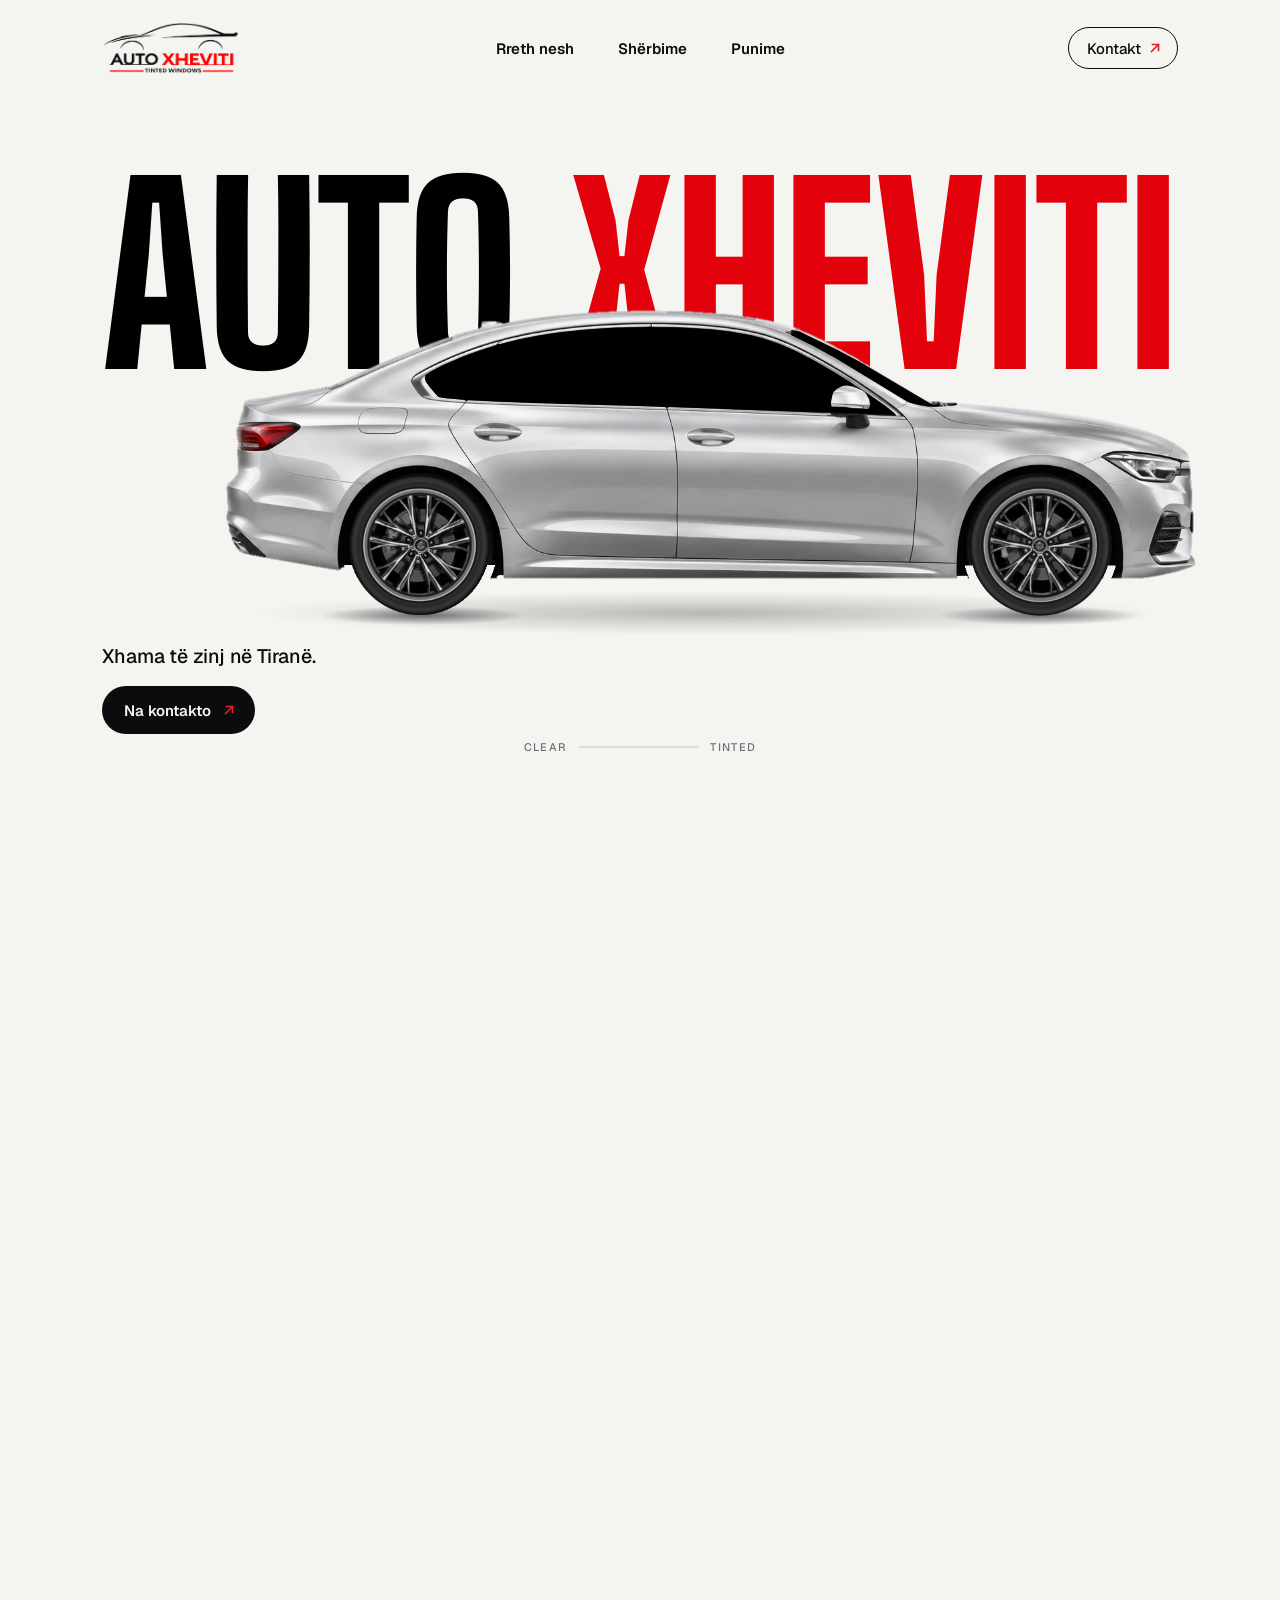
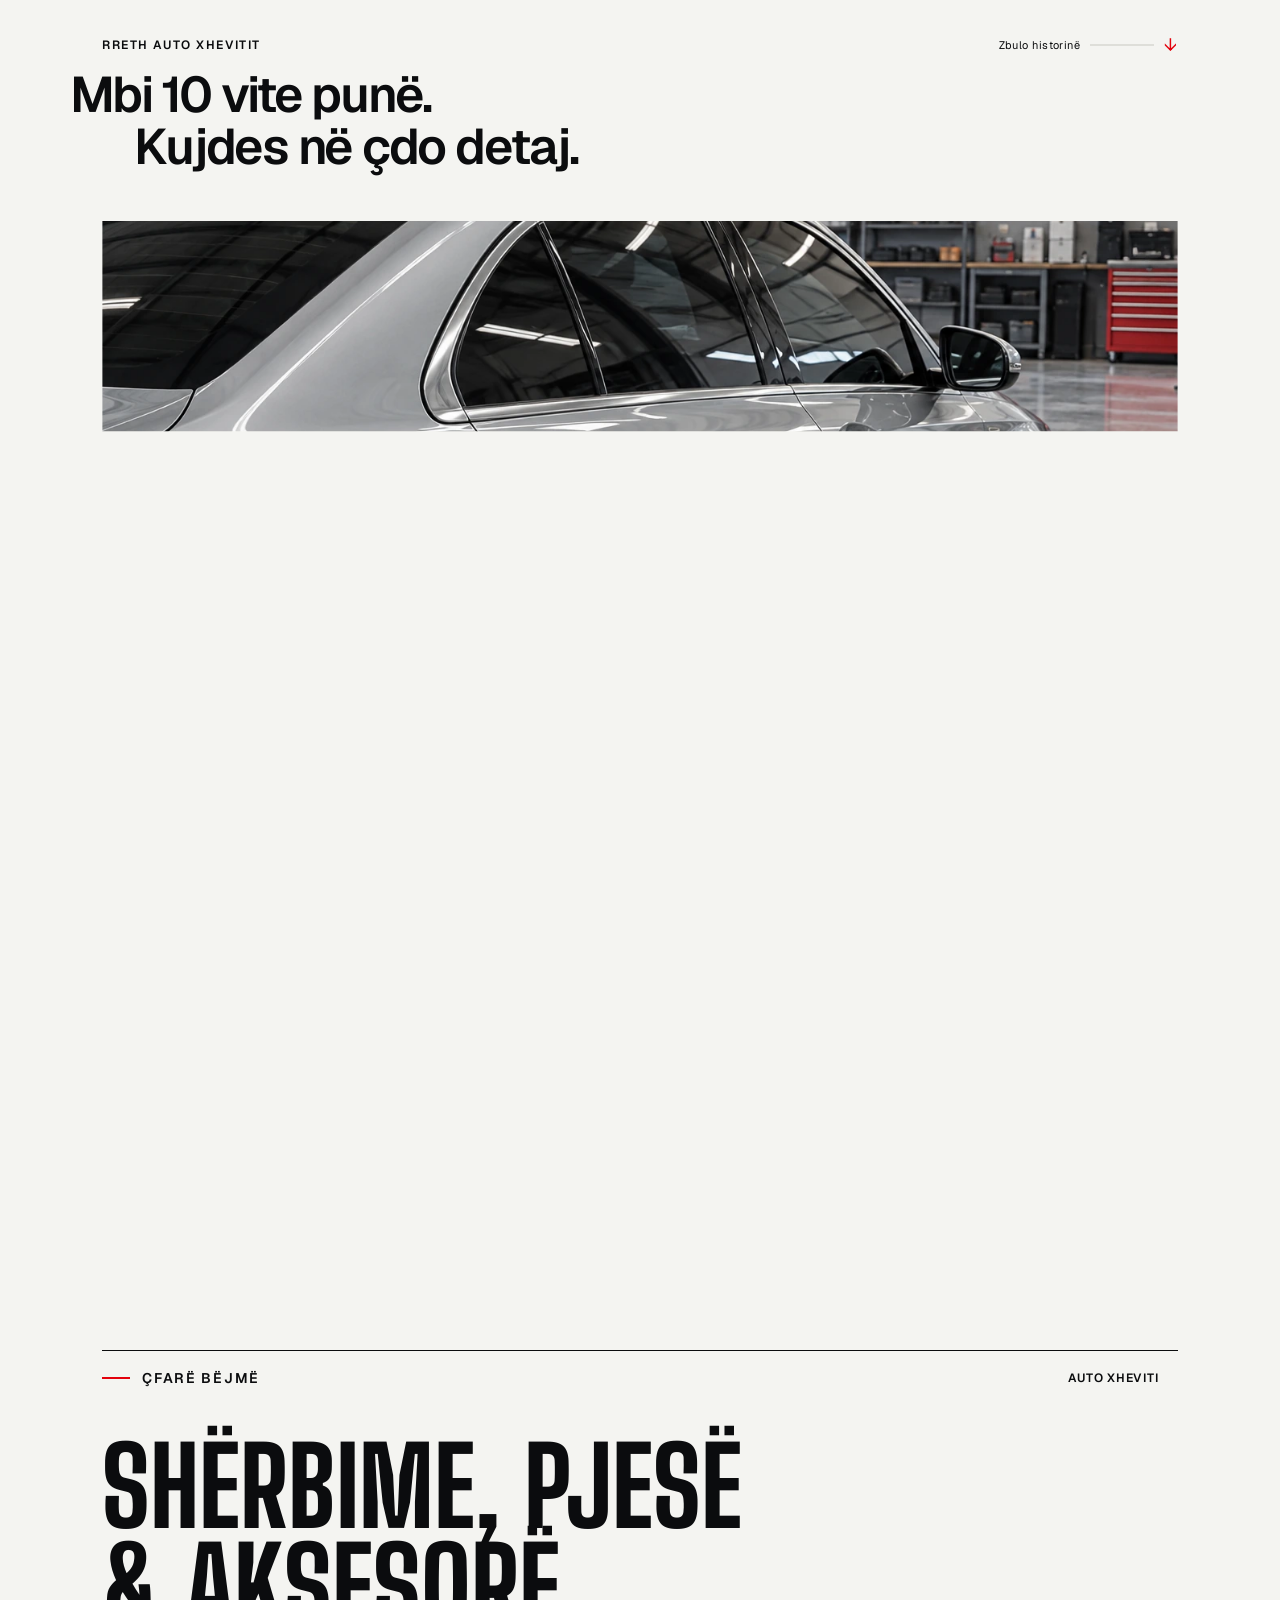
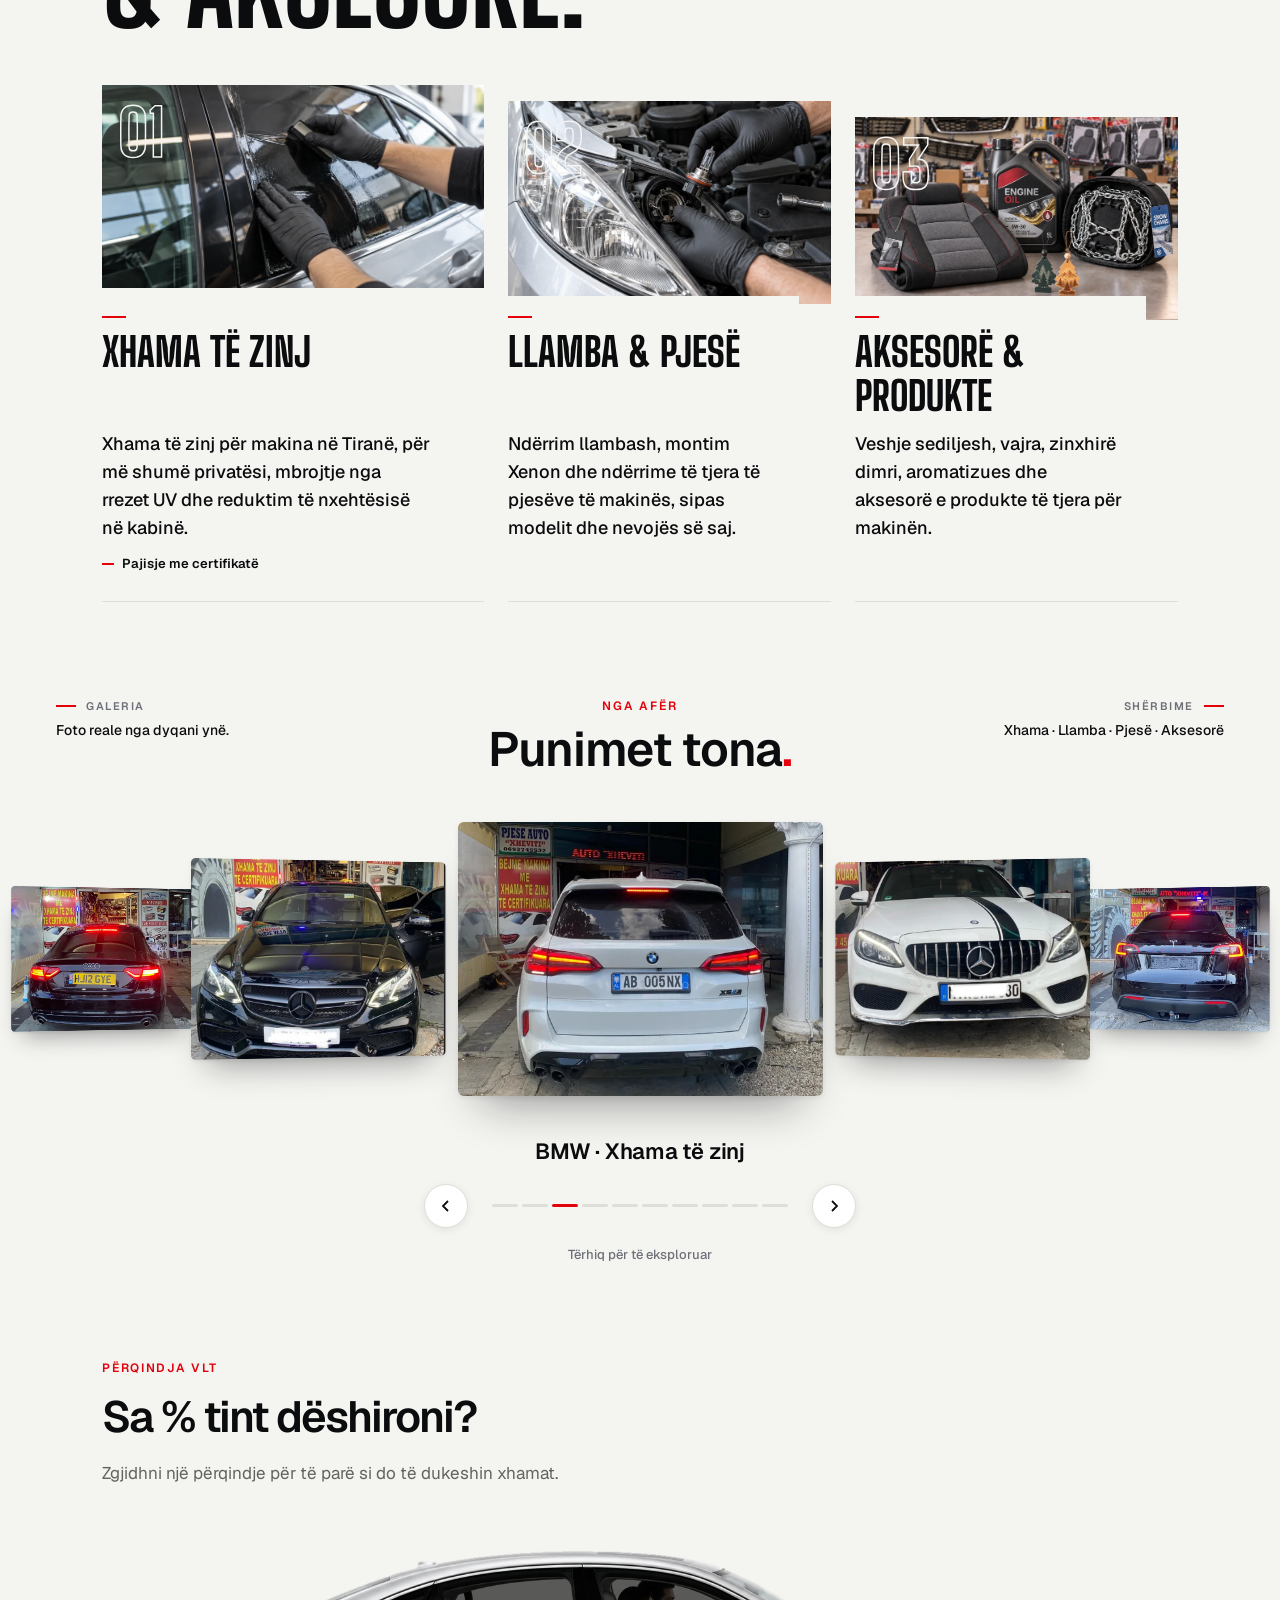
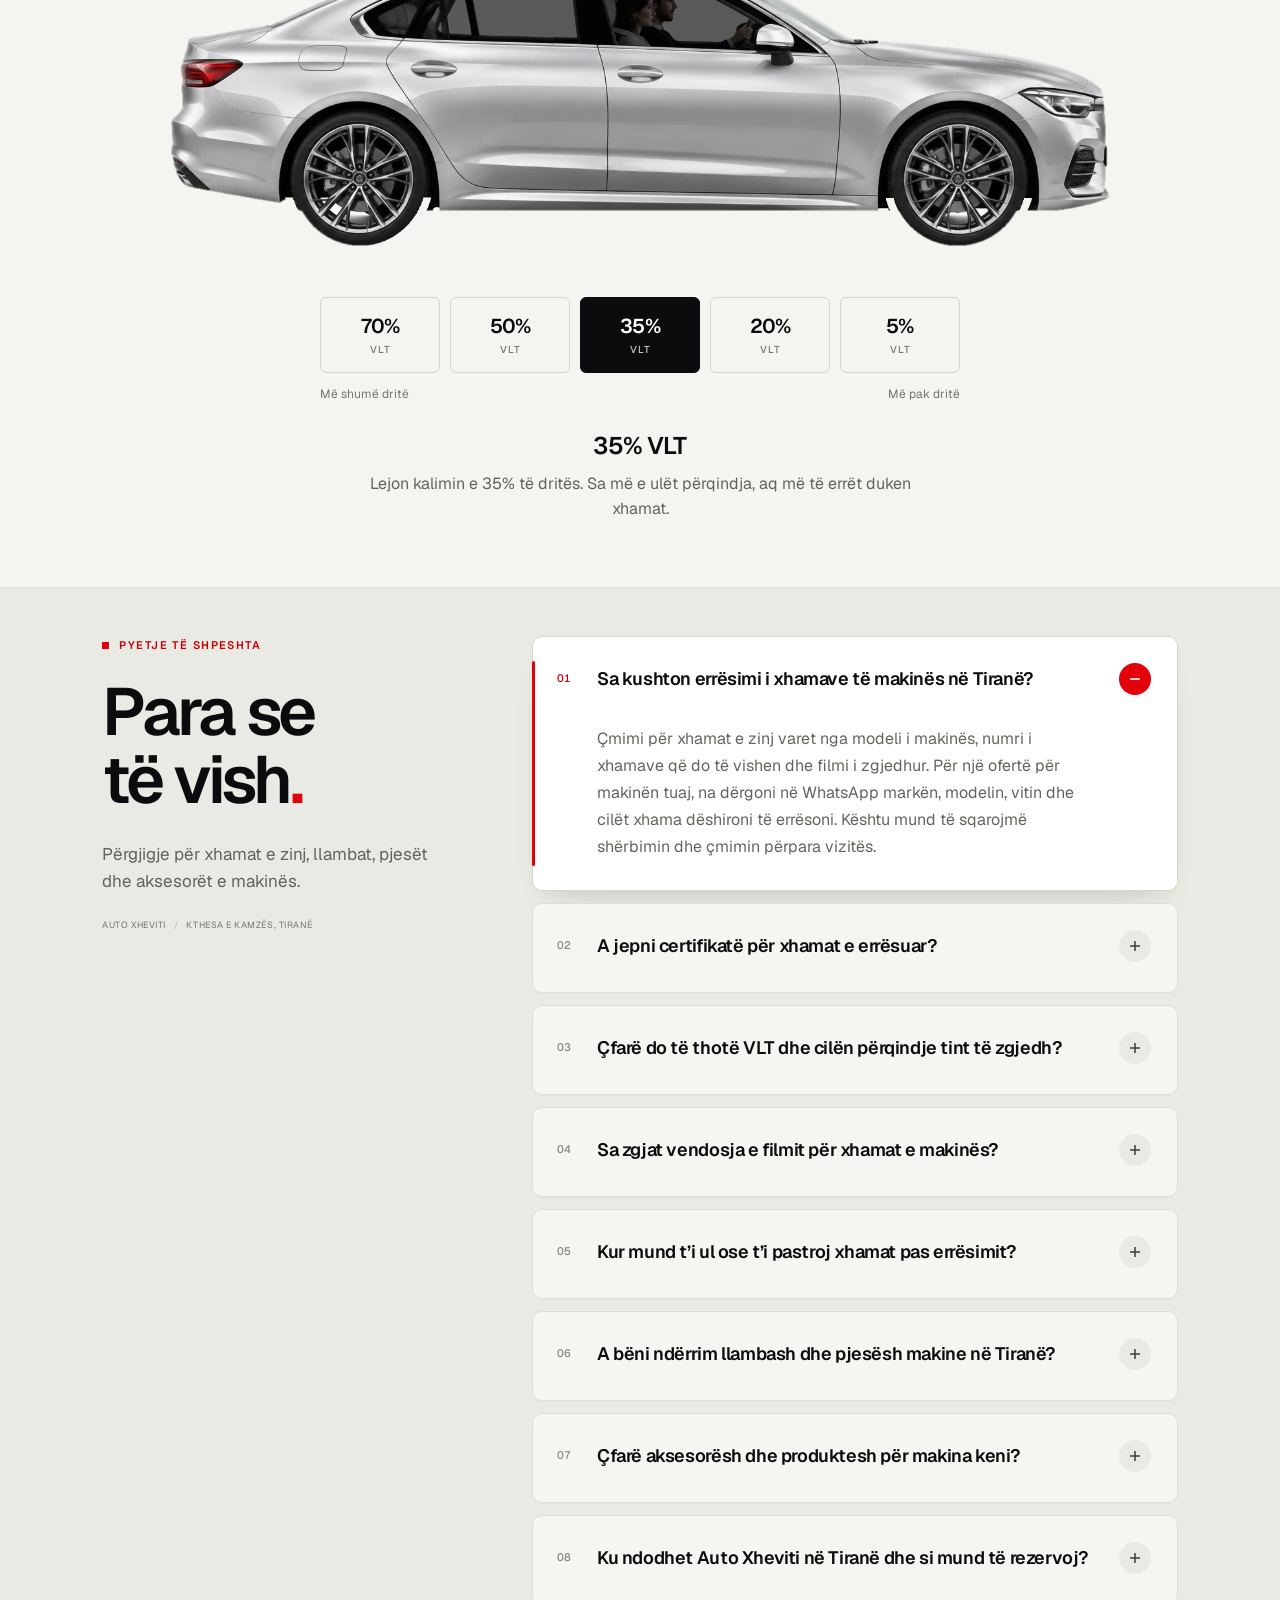
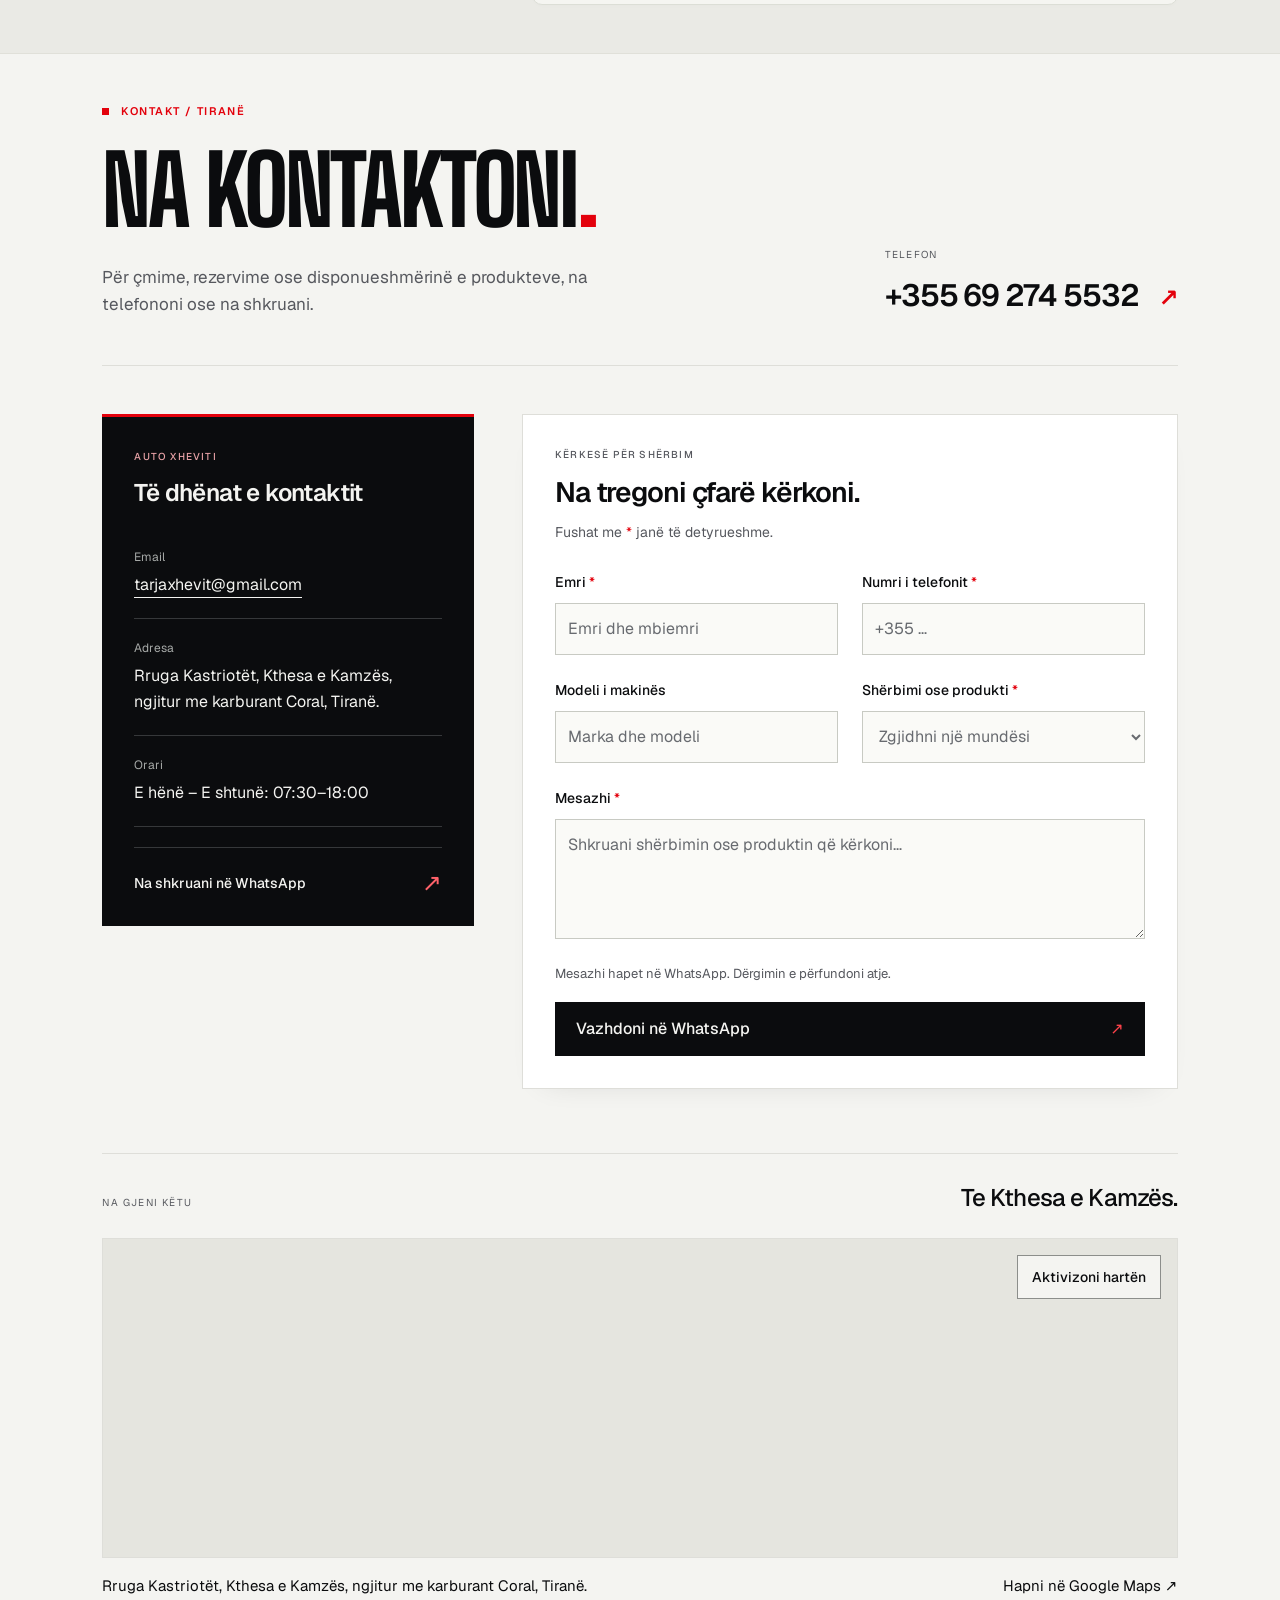
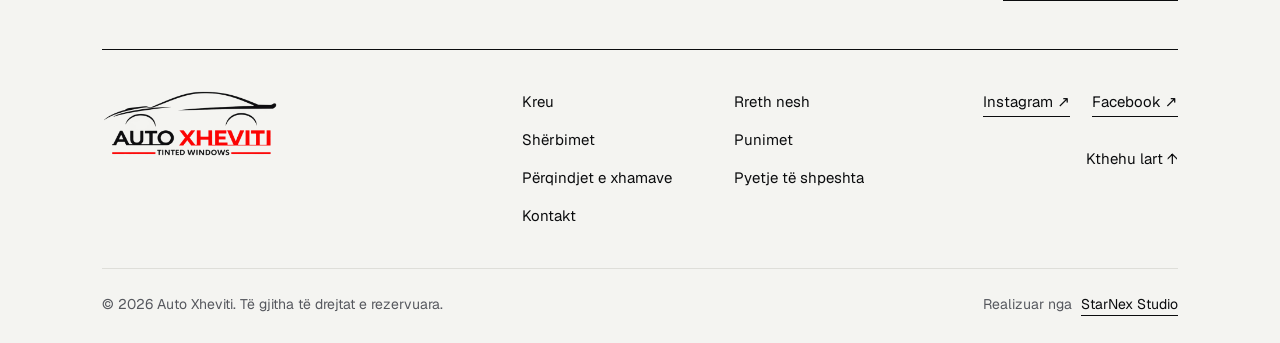
==== commit e50ec244: "Stabilize mobile hero loading and scroll animation Show the mobile composition immediately, keep scr" ====
--- a/hero-preview/index.html
+++ b/hero-preview/index.html
@@ -59,12 +59,11 @@
   <!-- Review copy only. The production homepage is indexable; retain this noindex until this design is promoted. -->
   <meta name="robots" content="noindex, follow">
   <link rel="icon" href="../images/logo.png" type="image/png">
-  <link rel="preload" as="image" href="assets/car-silver-occupants-seat-fixed.webp" fetchpriority="high">
-  <link rel="preconnect" href="https://fonts.googleapis.com">
-  <link rel="preconnect" href="https://fonts.gstatic.com" crossorigin>
-  <link rel="stylesheet" href="https://fonts.googleapis.com/css2?family=Big+Shoulders+Display:wght@800&display=swap">
-  <link rel="stylesheet" href="https://fonts.googleapis.com/css2?family=Geist:wght@400;500;600&display=swap">
-  <link rel="stylesheet" href="hero.css?v=23">
+  <link rel="preload" as="image" href="assets/car-silver-occupants-optimized.webp" fetchpriority="high">
+  <link rel="preload" as="font" type="font/woff2" href="assets/fonts/big-shoulders-display-latin-800.woff2" crossorigin>
+  <link rel="preload" as="font" type="font/woff2" href="assets/fonts/geist-latin-variable.woff2" crossorigin>
+  <link rel="stylesheet" href="fonts.css?v=1">
+  <link rel="stylesheet" href="hero.css?v=24">
   <link rel="stylesheet" href="mobile-nav.css?v=3">
   <link rel="stylesheet" href="services.css?v=15">
   <link rel="stylesheet" href="album.css?v=6">
@@ -73,7 +72,7 @@
   <link rel="stylesheet" href="faq.css?v=2">
   <link rel="stylesheet" href="contact.css?v=2">
   <link rel="stylesheet" href="contact-editorial.css?v=1">
-  <link rel="stylesheet" href="section-spacing.css?v=7">
+  <link rel="stylesheet" href="section-spacing.css?v=8">
   <script>document.documentElement.classList.add('hx-js')</script>
 </head>
 <body class="hx-body">
@@ -131,7 +130,7 @@
                 <span class="hx-shadow__contact hx-shadow__contact--front"></span>
               </div>
               <svg class="hx-car" id="hxCar" viewBox="0 0 1100 352.12" role="img" aria-label="Sedan argjendi me shofer dhe pasagjer; xhamat errësohen ndërsa lëvizni poshtë, pastaj makina del djathtas">
-                <image href="assets/car-silver-occupants-seat-fixed.webp" x="0" y="0" width="1100" height="352.12" preserveAspectRatio="none"/>
+                <image href="assets/car-silver-occupants-optimized.webp" x="0" y="0" width="1100" height="352.12" preserveAspectRatio="none"/>
                 <!-- Wheels: squares centred on the measured hub pivots. Disc + spokes rotate by travel / tyre radius
                      (79.001 units); the caliper between them stays fixed. Each rotating layer has two nested
                      rotation groups: .hx-spin-in (entrance) and .hx-spin-out (scroll exit). -->
@@ -191,7 +190,7 @@
               </header>
               <div class="hx-about__composition">
                 <figure class="hx-about__photo">
-                  <div class="hx-about__photo-clip"><div class="hx-about__photo-zoom"><img src="assets/about/workshop-illustration.png" width="1536" height="864" loading="eager" fetchpriority="low" decoding="async" alt="Ilustrim: makinë e argjendtë me xhama të zinj në një servis; nuk paraqet ambientin real të Auto Xhevitit"></div></div>
+                  <div class="hx-about__photo-clip"><div class="hx-about__photo-zoom"><img src="assets/about/workshop-illustration-optimized.webp" width="1536" height="864" loading="eager" fetchpriority="low" decoding="async" alt="Ilustrim: makinë e argjendtë me xhama të zinj në një servis; nuk paraqet ambientin real të Auto Xhevitit"></div></div>
                 </figure>
                 <div class="hx-about__metrics">
                   <div class="hx-about__metric"><div class="hx-about__metric-value" aria-label="10+"><span aria-hidden="true">10</span><span class="hx-about__metric-plus" aria-hidden="true">+</span></div><span class="hx-about__metric-label-mask"><span class="hx-about__metric-label">VITE EKSPERIENCË</span></span></div>
@@ -354,8 +353,8 @@
 <filter id="tintFilter20" filterUnits="userSpaceOnUse" x="300" y="28" width="710" height="138" color-interpolation-filters="sRGB"><feComponentTransfer><feFuncR type="table" tableValues="0.0000000 0.0001929 0.0003858 0.0005787 0.0007717 0.0009646 0.0011575 0.0013504 0.0015433 0.0017362 0.0019292 0.0021270 0.0023367 0.0025580 0.0027911 0.0030361 0.0032933 0.0035627 0.0038445 0.0041390 0.0044461 0.0047662 0.0050994 0.0054457 0.0058054 0.0061786 0.0065654 0.0069660 0.0073805 0.0078090 0.0082518 0.0087088 0.0091802 0.0096662 0.0101669 0.0106824 0.0112129 0.0117584 0.0123190 0.0128950 0.0134864 0.0140933 0.0147158 0.0153541 0.0160083 0.0166784 0.0173646 0.0180670 0.0187857 0.0195208 0.0202725 0.0210407 0.0218257 0.0226275 0.0234462 0.0242819 0.0251348 0.0260049 0.0268923 0.0277971 0.0287194 0.0296594 0.0306170 0.0315925 0.0325858 0.0335972 0.0346266 0.0356741 0.0367400 0.0378242 0.0389268 0.0400479 0.0411714 0.0422894 0.0434073 0.0445253 0.0456432 0.0467612 0.0478791 0.0489971 0.0501150 0.0512329 0.0523509 0.0534688 0.0545868 0.0557047 0.0568227 0.0579406 0.0590586 0.0601765 0.0612945 0.0624124 0.0635304 0.0646483 0.0657663 0.0668842 0.0680022 0.0691201 0.0702381 0.0713560 0.0724739 0.0735919 0.0747098 0.0758278 0.0769457 0.0780637 0.0791816 0.0802996 0.0814175 0.0825355 0.0836534 0.0847714 0.0858893 0.0870073 0.0881252 0.0892432 0.0903611 0.0914791 0.0925970 0.0937149 0.0948329 0.0959508 0.0970688 0.0981867 0.0993047 0.1004226 0.1015406 0.1026585 0.1037765 0.1048944 0.1060124 0.1071303 0.1082483 0.1093662 0.1104842 0.1116021 0.1127201 0.1138380 0.1149559 0.1160739 0.1171918 0.1183098 0.1194277 0.1205457 0.1216636 0.1227816 0.1238995 0.1250175 0.1261354 0.1272534 0.1283713 0.1294893 0.1306072 0.1317252 0.1328431 0.1339611 0.1350790 0.1361969 0.1373149 0.1384328 0.1395508 0.1406687 0.1417867 0.1429046 0.1440226 0.1451405 0.1462585 0.1473764 0.1484944 0.1496123 0.1507303 0.1518482 0.1529662 0.1540841 0.1552021 0.1563200 0.1574379 0.1585559 0.1596738 0.1607918 0.1619097 0.1630277 0.1641456 0.1652636 0.1663815 0.1674995 0.1686174 0.1697354 0.1708533 0.1719713 0.1730892 0.1742072 0.1753251 0.1764431 0.1775610 0.1786789 0.1797969 0.1809148 0.1820328 0.1831507 0.1842687 0.1853866 0.1865046 0.1876225 0.1887405 0.1898584 0.1909764 0.1920943 0.1932123 0.1943302 0.1954482 0.1965661 0.1976841 0.1988020 0.1999199 0.2010379 0.2021558 0.2032738 0.2043917 0.2055097 0.2066276 0.2077456 0.2088635 0.2099815 0.2110994 0.2122174 0.2133353 0.2144533 0.2155712 0.2166892 0.2178071 0.2189251 0.2200430 0.2211609 0.2222789 0.2233968 0.2245148 0.2256327 0.2267507 0.2278686 0.2289866 0.2301045 0.2312225 0.2323404 0.2334584 0.2345763 0.2356943 0.2368122 0.2379302 0.2390481 0.2401661 0.2412840 0.2424019 0.2435199 0.2446378 0.2457558"/><feFuncG type="table" tableValues="0.0000000 0.0001929 0.0003858 0.0005787 0.0007717 0.0009646 0.0011575 0.0013504 0.0015433 0.0017362 0.0019292 0.0021270 0.0023367 0.0025580 0.0027911 0.0030361 0.0032933 0.0035627 0.0038445 0.0041390 0.0044461 0.0047662 0.0050994 0.0054457 0.0058054 0.0061786 0.0065654 0.0069660 0.0073805 0.0078090 0.0082518 0.0087088 0.0091802 0.0096662 0.0101669 0.0106824 0.0112129 0.0117584 0.0123190 0.0128950 0.0134864 0.0140933 0.0147158 0.0153541 0.0160083 0.0166784 0.0173646 0.0180670 0.0187857 0.0195208 0.0202725 0.0210407 0.0218257 0.0226275 0.0234462 0.0242819 0.0251348 0.0260049 0.0268923 0.0277971 0.0287194 0.0296594 0.0306170 0.0315925 0.0325858 0.0335972 0.0346266 0.0356741 0.0367400 0.0378242 0.0389268 0.0400479 0.0411714 0.0422894 0.0434073 0.0445253 0.0456432 0.0467612 0.0478791 0.0489971 0.0501150 0.0512329 0.0523509 0.0534688 0.0545868 0.0557047 0.0568227 0.0579406 0.0590586 0.0601765 0.0612945 0.0624124 0.0635304 0.0646483 0.0657663 0.0668842 0.0680022 0.0691201 0.0702381 0.0713560 0.0724739 0.0735919 0.0747098 0.0758278 0.0769457 0.0780637 0.0791816 0.0802996 0.0814175 0.0825355 0.0836534 0.0847714 0.0858893 0.0870073 0.0881252 0.0892432 0.0903611 0.0914791 0.0925970 0.0937149 0.0948329 0.0959508 0.0970688 0.0981867 0.0993047 0.1004226 0.1015406 0.1026585 0.1037765 0.1048944 0.1060124 0.1071303 0.1082483 0.1093662 0.1104842 0.1116021 0.1127201 0.1138380 0.1149559 0.1160739 0.1171918 0.1183098 0.1194277 0.1205457 0.1216636 0.1227816 0.1238995 0.1250175 0.1261354 0.1272534 0.1283713 0.1294893 0.1306072 0.1317252 0.1328431 0.1339611 0.1350790 0.1361969 0.1373149 0.1384328 0.1395508 0.1406687 0.1417867 0.1429046 0.1440226 0.1451405 0.1462585 0.1473764 0.1484944 0.1496123 0.1507303 0.1518482 0.1529662 0.1540841 0.1552021 0.1563200 0.1574379 0.1585559 0.1596738 0.1607918 0.1619097 0.1630277 0.1641456 0.1652636 0.1663815 0.1674995 0.1686174 0.1697354 0.1708533 0.1719713 0.1730892 0.1742072 0.1753251 0.1764431 0.1775610 0.1786789 0.1797969 0.1809148 0.1820328 0.1831507 0.1842687 0.1853866 0.1865046 0.1876225 0.1887405 0.1898584 0.1909764 0.1920943 0.1932123 0.1943302 0.1954482 0.1965661 0.1976841 0.1988020 0.1999199 0.2010379 0.2021558 0.2032738 0.2043917 0.2055097 0.2066276 0.2077456 0.2088635 0.2099815 0.2110994 0.2122174 0.2133353 0.2144533 0.2155712 0.2166892 0.2178071 0.2189251 0.2200430 0.2211609 0.2222789 0.2233968 0.2245148 0.2256327 0.2267507 0.2278686 0.2289866 0.2301045 0.2312225 0.2323404 0.2334584 0.2345763 0.2356943 0.2368122 0.2379302 0.2390481 0.2401661 0.2412840 0.2424019 0.2435199 0.2446378 0.2457558"/><feFuncB type="table" tableValues="0.0000000 0.0001929 0.0003858 0.0005787 0.0007717 0.0009646 0.0011575 0.0013504 0.0015433 0.0017362 0.0019292 0.0021270 0.0023367 0.0025580 0.0027911 0.0030361 0.0032933 0.0035627 0.0038445 0.0041390 0.0044461 0.0047662 0.0050994 0.0054457 0.0058054 0.0061786 0.0065654 0.0069660 0.0073805 0.0078090 0.0082518 0.0087088 0.0091802 0.0096662 0.0101669 0.0106824 0.0112129 0.0117584 0.0123190 0.0128950 0.0134864 0.0140933 0.0147158 0.0153541 0.0160083 0.0166784 0.0173646 0.0180670 0.0187857 0.0195208 0.0202725 0.0210407 0.0218257 0.0226275 0.0234462 0.0242819 0.0251348 0.0260049 0.0268923 0.0277971 0.0287194 0.0296594 0.0306170 0.0315925 0.0325858 0.0335972 0.0346266 0.0356741 0.0367400 0.0378242 0.0389268 0.0400479 0.0411714 0.0422894 0.0434073 0.0445253 0.0456432 0.0467612 0.0478791 0.0489971 0.0501150 0.0512329 0.0523509 0.0534688 0.0545868 0.0557047 0.0568227 0.0579406 0.0590586 0.0601765 0.0612945 0.0624124 0.0635304 0.0646483 0.0657663 0.0668842 0.0680022 0.0691201 0.0702381 0.0713560 0.0724739 0.0735919 0.0747098 0.0758278 0.0769457 0.0780637 0.0791816 0.0802996 0.0814175 0.0825355 0.0836534 0.0847714 0.0858893 0.0870073 0.0881252 0.0892432 0.0903611 0.0914791 0.0925970 0.0937149 0.0948329 0.0959508 0.0970688 0.0981867 0.0993047 0.1004226 0.1015406 0.1026585 0.1037765 0.1048944 0.1060124 0.1071303 0.1082483 0.1093662 0.1104842 0.1116021 0.1127201 0.1138380 0.1149559 0.1160739 0.1171918 0.1183098 0.1194277 0.1205457 0.1216636 0.1227816 0.1238995 0.1250175 0.1261354 0.1272534 0.1283713 0.1294893 0.1306072 0.1317252 0.1328431 0.1339611 0.1350790 0.1361969 0.1373149 0.1384328 0.1395508 0.1406687 0.1417867 0.1429046 0.1440226 0.1451405 0.1462585 0.1473764 0.1484944 0.1496123 0.1507303 0.1518482 0.1529662 0.1540841 0.1552021 0.1563200 0.1574379 0.1585559 0.1596738 0.1607918 0.1619097 0.1630277 0.1641456 0.1652636 0.1663815 0.1674995 0.1686174 0.1697354 0.1708533 0.1719713 0.1730892 0.1742072 0.1753251 0.1764431 0.1775610 0.1786789 0.1797969 0.1809148 0.1820328 0.1831507 0.1842687 0.1853866 0.1865046 0.1876225 0.1887405 0.1898584 0.1909764 0.1920943 0.1932123 0.1943302 0.1954482 0.1965661 0.1976841 0.1988020 0.1999199 0.2010379 0.2021558 0.2032738 0.2043917 0.2055097 0.2066276 0.2077456 0.2088635 0.2099815 0.2110994 0.2122174 0.2133353 0.2144533 0.2155712 0.2166892 0.2178071 0.2189251 0.2200430 0.2211609 0.2222789 0.2233968 0.2245148 0.2256327 0.2267507 0.2278686 0.2289866 0.2301045 0.2312225 0.2323404 0.2334584 0.2345763 0.2356943 0.2368122 0.2379302 0.2390481 0.2401661 0.2412840 0.2424019 0.2435199 0.2446378 0.2457558"/></feComponentTransfer></filter>
 <filter id="tintFilter5" filterUnits="userSpaceOnUse" x="300" y="28" width="710" height="138" color-interpolation-filters="sRGB"><feComponentTransfer><feFuncR type="table" tableValues="0.0000000 0.0000241 0.0000482 0.0000723 0.0000965 0.0001206 0.0001447 0.0001688 0.0001929 0.0002170 0.0002411 0.0002659 0.0002921 0.0003198 0.0003489 0.0003795 0.0004117 0.0004453 0.0004806 0.0005174 0.0005558 0.0005958 0.0006374 0.0006807 0.0007257 0.0007723 0.0008207 0.0008708 0.0009226 0.0009761 0.0010315 0.0010886 0.0011475 0.0012083 0.0012709 0.0013353 0.0014016 0.0014698 0.0015399 0.0016119 0.0016858 0.0017617 0.0018395 0.0019193 0.0020010 0.0020848 0.0021706 0.0022584 0.0023482 0.0024401 0.0025341 0.0026301 0.0027282 0.0028284 0.0029308 0.0030352 0.0031418 0.0032506 0.0033615 0.0034746 0.0035899 0.0037074 0.0038271 0.0039491 0.0040732 0.0041996 0.0043283 0.0044593 0.0045925 0.0047280 0.0048658 0.0050060 0.0051485 0.0052933 0.0054404 0.0055899 0.0057418 0.0058961 0.0060527 0.0062118 0.0063733 0.0065372 0.0067035 0.0068722 0.0070435 0.0072171 0.0073933 0.0075719 0.0077531 0.0079367 0.0081228 0.0083115 0.0085027 0.0086965 0.0088928 0.0090916 0.0092930 0.0094970 0.0097036 0.0099128 0.0101246 0.0103390 0.0105561 0.0107757 0.0109980 0.0112230 0.0114506 0.0116809 0.0119139 0.0121496 0.0123880 0.0126290 0.0128728 0.0131193 0.0133686 0.0136206 0.0138753 0.0141328 0.0143930 0.0146561 0.0149219 0.0151905 0.0154619 0.0157361 0.0160131 0.0162930 0.0165757 0.0168612 0.0171496 0.0174408 0.0177349 0.0180319 0.0183317 0.0186345 0.0189401 0.0192486 0.0195601 0.0198744 0.0201917 0.0205120 0.0208352 0.0211613 0.0214904 0.0218224 0.0221575 0.0224955 0.0228365 0.0231804 0.0235274 0.0238775 0.0242305 0.0245865 0.0249456 0.0253077 0.0256729 0.0260411 0.0264124 0.0267868 0.0271642 0.0275448 0.0279284 0.0283151 0.0287049 0.0290979 0.0294939 0.0298931 0.0302954 0.0307009 0.0311095 0.0315212 0.0319361 0.0323542 0.0327755 0.0331999 0.0336276 0.0340584 0.0344924 0.0349297 0.0353701 0.0358138 0.0362607 0.0367109 0.0371643 0.0376209 0.0380808 0.0385439 0.0390104 0.0394801 0.0399531 0.0404293 0.0408997 0.0413697 0.0418398 0.0423098 0.0427799 0.0432499 0.0437199 0.0441900 0.0446600 0.0451301 0.0456001 0.0460701 0.0465402 0.0470102 0.0474802 0.0479503 0.0484203 0.0488904 0.0493604 0.0498304 0.0503005 0.0507705 0.0512406 0.0517106 0.0521806 0.0526507 0.0531207 0.0535908 0.0540608 0.0545308 0.0550009 0.0554709 0.0559409 0.0564110 0.0568810 0.0573511 0.0578211 0.0582911 0.0587612 0.0592312 0.0597013 0.0601713 0.0606413 0.0611114 0.0615814 0.0620515 0.0625215 0.0629915 0.0634616 0.0639316 0.0644016 0.0648717 0.0653417 0.0658118 0.0662818 0.0667518 0.0672219 0.0676919 0.0681620 0.0686320 0.0691020 0.0695721 0.0700421 0.0705122 0.0709822 0.0714522"/><feFuncG type="table" tableValues="0.0000000 0.0000241 0.0000482 0.0000723 0.0000965 0.0001206 0.0001447 0.0001688 0.0001929 0.0002170 0.0002411 0.0002659 0.0002921 0.0003198 0.0003489 0.0003795 0.0004117 0.0004453 0.0004806 0.0005174 0.0005558 0.0005958 0.0006374 0.0006807 0.0007257 0.0007723 0.0008207 0.0008708 0.0009226 0.0009761 0.0010315 0.0010886 0.0011475 0.0012083 0.0012709 0.0013353 0.0014016 0.0014698 0.0015399 0.0016119 0.0016858 0.0017617 0.0018395 0.0019193 0.0020010 0.0020848 0.0021706 0.0022584 0.0023482 0.0024401 0.0025341 0.0026301 0.0027282 0.0028284 0.0029308 0.0030352 0.0031418 0.0032506 0.0033615 0.0034746 0.0035899 0.0037074 0.0038271 0.0039491 0.0040732 0.0041996 0.0043283 0.0044593 0.0045925 0.0047280 0.0048658 0.0050060 0.0051485 0.0052933 0.0054404 0.0055899 0.0057418 0.0058961 0.0060527 0.0062118 0.0063733 0.0065372 0.0067035 0.0068722 0.0070435 0.0072171 0.0073933 0.0075719 0.0077531 0.0079367 0.0081228 0.0083115 0.0085027 0.0086965 0.0088928 0.0090916 0.0092930 0.0094970 0.0097036 0.0099128 0.0101246 0.0103390 0.0105561 0.0107757 0.0109980 0.0112230 0.0114506 0.0116809 0.0119139 0.0121496 0.0123880 0.0126290 0.0128728 0.0131193 0.0133686 0.0136206 0.0138753 0.0141328 0.0143930 0.0146561 0.0149219 0.0151905 0.0154619 0.0157361 0.0160131 0.0162930 0.0165757 0.0168612 0.0171496 0.0174408 0.0177349 0.0180319 0.0183317 0.0186345 0.0189401 0.0192486 0.0195601 0.0198744 0.0201917 0.0205120 0.0208352 0.0211613 0.0214904 0.0218224 0.0221575 0.0224955 0.0228365 0.0231804 0.0235274 0.0238775 0.0242305 0.0245865 0.0249456 0.0253077 0.0256729 0.0260411 0.0264124 0.0267868 0.0271642 0.0275448 0.0279284 0.0283151 0.0287049 0.0290979 0.0294939 0.0298931 0.0302954 0.0307009 0.0311095 0.0315212 0.0319361 0.0323542 0.0327755 0.0331999 0.0336276 0.0340584 0.0344924 0.0349297 0.0353701 0.0358138 0.0362607 0.0367109 0.0371643 0.0376209 0.0380808 0.0385439 0.0390104 0.0394801 0.0399531 0.0404293 0.0408997 0.0413697 0.0418398 0.0423098 0.0427799 0.0432499 0.0437199 0.0441900 0.0446600 0.0451301 0.0456001 0.0460701 0.0465402 0.0470102 0.0474802 0.0479503 0.0484203 0.0488904 0.0493604 0.0498304 0.0503005 0.0507705 0.0512406 0.0517106 0.0521806 0.0526507 0.0531207 0.0535908 0.0540608 0.0545308 0.0550009 0.0554709 0.0559409 0.0564110 0.0568810 0.0573511 0.0578211 0.0582911 0.0587612 0.0592312 0.0597013 0.0601713 0.0606413 0.0611114 0.0615814 0.0620515 0.0625215 0.0629915 0.0634616 0.0639316 0.0644016 0.0648717 0.0653417 0.0658118 0.0662818 0.0667518 0.0672219 0.0676919 0.0681620 0.0686320 0.0691020 0.0695721 0.0700421 0.0705122 0.0709822 0.0714522"/><feFuncB type="table" tableValues="0.0000000 0.0000241 0.0000482 0.0000723 0.0000965 0.0001206 0.0001447 0.0001688 0.0001929 0.0002170 0.0002411 0.0002659 0.0002921 0.0003198 0.0003489 0.0003795 0.0004117 0.0004453 0.0004806 0.0005174 0.0005558 0.0005958 0.0006374 0.0006807 0.0007257 0.0007723 0.0008207 0.0008708 0.0009226 0.0009761 0.0010315 0.0010886 0.0011475 0.0012083 0.0012709 0.0013353 0.0014016 0.0014698 0.0015399 0.0016119 0.0016858 0.0017617 0.0018395 0.0019193 0.0020010 0.0020848 0.0021706 0.0022584 0.0023482 0.0024401 0.0025341 0.0026301 0.0027282 0.0028284 0.0029308 0.0030352 0.0031418 0.0032506 0.0033615 0.0034746 0.0035899 0.0037074 0.0038271 0.0039491 0.0040732 0.0041996 0.0043283 0.0044593 0.0045925 0.0047280 0.0048658 0.0050060 0.0051485 0.0052933 0.0054404 0.0055899 0.0057418 0.0058961 0.0060527 0.0062118 0.0063733 0.0065372 0.0067035 0.0068722 0.0070435 0.0072171 0.0073933 0.0075719 0.0077531 0.0079367 0.0081228 0.0083115 0.0085027 0.0086965 0.0088928 0.0090916 0.0092930 0.0094970 0.0097036 0.0099128 0.0101246 0.0103390 0.0105561 0.0107757 0.0109980 0.0112230 0.0114506 0.0116809 0.0119139 0.0121496 0.0123880 0.0126290 0.0128728 0.0131193 0.0133686 0.0136206 0.0138753 0.0141328 0.0143930 0.0146561 0.0149219 0.0151905 0.0154619 0.0157361 0.0160131 0.0162930 0.0165757 0.0168612 0.0171496 0.0174408 0.0177349 0.0180319 0.0183317 0.0186345 0.0189401 0.0192486 0.0195601 0.0198744 0.0201917 0.0205120 0.0208352 0.0211613 0.0214904 0.0218224 0.0221575 0.0224955 0.0228365 0.0231804 0.0235274 0.0238775 0.0242305 0.0245865 0.0249456 0.0253077 0.0256729 0.0260411 0.0264124 0.0267868 0.0271642 0.0275448 0.0279284 0.0283151 0.0287049 0.0290979 0.0294939 0.0298931 0.0302954 0.0307009 0.0311095 0.0315212 0.0319361 0.0323542 0.0327755 0.0331999 0.0336276 0.0340584 0.0344924 0.0349297 0.0353701 0.0358138 0.0362607 0.0367109 0.0371643 0.0376209 0.0380808 0.0385439 0.0390104 0.0394801 0.0399531 0.0404293 0.0408997 0.0413697 0.0418398 0.0423098 0.0427799 0.0432499 0.0437199 0.0441900 0.0446600 0.0451301 0.0456001 0.0460701 0.0465402 0.0470102 0.0474802 0.0479503 0.0484203 0.0488904 0.0493604 0.0498304 0.0503005 0.0507705 0.0512406 0.0517106 0.0521806 0.0526507 0.0531207 0.0535908 0.0540608 0.0545308 0.0550009 0.0554709 0.0559409 0.0564110 0.0568810 0.0573511 0.0578211 0.0582911 0.0587612 0.0592312 0.0597013 0.0601713 0.0606413 0.0611114 0.0615814 0.0620515 0.0625215 0.0629915 0.0634616 0.0639316 0.0644016 0.0648717 0.0653417 0.0658118 0.0662818 0.0667518 0.0672219 0.0676919 0.0681620 0.0686320 0.0691020 0.0695721 0.0700421 0.0705122 0.0709822 0.0714522"/></feComponentTransfer></filter>
 <filter id="tintFilterLive" filterUnits="userSpaceOnUse" x="300" y="28" width="710" height="138" color-interpolation-filters="sRGB"><feComponentTransfer><feFuncR type="table" tableValues="0.0000000 0.0004466 0.0008932 0.0013398 0.0017864 0.0022330 0.0026796 0.0031262 0.0035728 0.0040195 0.0044661 0.0049241 0.0054096 0.0059219 0.0064615 0.0070288 0.0076240 0.0082477 0.0089002 0.0095818 0.0102930 0.0110340 0.0118052 0.0126070 0.0134397 0.0143037 0.0151992 0.0161266 0.0170861 0.0180782 0.0191031 0.0201611 0.0212525 0.0223776 0.0235368 0.0247302 0.0259582 0.0272210 0.0285190 0.0298524 0.0312214 0.0326264 0.0340676 0.0355453 0.0370596 0.0386110 0.0401996 0.0417894 0.0433755 0.0449616 0.0465476 0.0481337 0.0497197 0.0513058 0.0528919 0.0544779 0.0560640 0.0576500 0.0592361 0.0608222 0.0624082 0.0639943 0.0655804 0.0671664 0.0687525 0.0703385 0.0719246 0.0735107 0.0750967 0.0766828 0.0782689 0.0798549 0.0814410 0.0830270 0.0846131 0.0861992 0.0877852 0.0893713 0.0909573 0.0925434 0.0941295 0.0957155 0.0973016 0.0988877 0.1004737 0.1020598 0.1036458 0.1052319 0.1068180 0.1084040 0.1099901 0.1115762 0.1131622 0.1147483 0.1163343 0.1179204 0.1195065 0.1210925 0.1226786 0.1242646 0.1258507 0.1274368 0.1290228 0.1306089 0.1321950 0.1337810 0.1353671 0.1369531 0.1385392 0.1401253 0.1417113 0.1432974 0.1448835 0.1464695 0.1480556 0.1496416 0.1512277 0.1528138 0.1543998 0.1559859 0.1575719 0.1591580 0.1607441 0.1623301 0.1639162 0.1655023 0.1670883 0.1686744 0.1702604 0.1718465 0.1734326 0.1750186 0.1766047 0.1781908 0.1797768 0.1813629 0.1829489 0.1845350 0.1861211 0.1877071 0.1892932 0.1908792 0.1924653 0.1940514 0.1956374 0.1972235 0.1988096 0.2003956 0.2019817 0.2035677 0.2051538 0.2067399 0.2083259 0.2099120 0.2114981 0.2130841 0.2146702 0.2162562 0.2178423 0.2194284 0.2210144 0.2226005 0.2241865 0.2257726 0.2273587 0.2289447 0.2305308 0.2321169 0.2337029 0.2352890 0.2368750 0.2384611 0.2400472 0.2416332 0.2432193 0.2448054 0.2463914 0.2479775 0.2495635 0.2511496 0.2527357 0.2543217 0.2559078 0.2574938 0.2590799 0.2606660 0.2622520 0.2638381 0.2654242 0.2670102 0.2685963 0.2701823 0.2717684 0.2733545 0.2749405 0.2765266 0.2781127 0.2796987 0.2812848 0.2828708 0.2844569 0.2860430 0.2876290 0.2892151 0.2908011 0.2923872 0.2939733 0.2955593 0.2971454 0.2987315 0.3003175 0.3019036 0.3034896 0.3050757 0.3066618 0.3082478 0.3098339 0.3114200 0.3130060 0.3145921 0.3161781 0.3177642 0.3193503 0.3209363 0.3225224 0.3241084 0.3256945 0.3272806 0.3288666 0.3304527 0.3320388 0.3336248 0.3352109 0.3367969 0.3383830 0.3399691 0.3415551 0.3431412 0.3447273 0.3463133 0.3478994 0.3494854 0.3510715 0.3526576 0.3542436 0.3558297 0.3574157 0.3590018 0.3605879 0.3621739 0.3637600 0.3653461 0.3669321 0.3685182 0.3701042 0.3716903"/><feFuncG type="table" tableValues="0.0000000 0.0004466 0.0008932 0.0013398 0.0017864 0.0022330 0.0026796 0.0031262 0.0035728 0.0040195 0.0044661 0.0049241 0.0054096 0.0059219 0.0064615 0.0070288 0.0076240 0.0082477 0.0089002 0.0095818 0.0102930 0.0110340 0.0118052 0.0126070 0.0134397 0.0143037 0.0151992 0.0161266 0.0170861 0.0180782 0.0191031 0.0201611 0.0212525 0.0223776 0.0235368 0.0247302 0.0259582 0.0272210 0.0285190 0.0298524 0.0312214 0.0326264 0.0340676 0.0355453 0.0370596 0.0386110 0.0401996 0.0417894 0.0433755 0.0449616 0.0465476 0.0481337 0.0497197 0.0513058 0.0528919 0.0544779 0.0560640 0.0576500 0.0592361 0.0608222 0.0624082 0.0639943 0.0655804 0.0671664 0.0687525 0.0703385 0.0719246 0.0735107 0.0750967 0.0766828 0.0782689 0.0798549 0.0814410 0.0830270 0.0846131 0.0861992 0.0877852 0.0893713 0.0909573 0.0925434 0.0941295 0.0957155 0.0973016 0.0988877 0.1004737 0.1020598 0.1036458 0.1052319 0.1068180 0.1084040 0.1099901 0.1115762 0.1131622 0.1147483 0.1163343 0.1179204 0.1195065 0.1210925 0.1226786 0.1242646 0.1258507 0.1274368 0.1290228 0.1306089 0.1321950 0.1337810 0.1353671 0.1369531 0.1385392 0.1401253 0.1417113 0.1432974 0.1448835 0.1464695 0.1480556 0.1496416 0.1512277 0.1528138 0.1543998 0.1559859 0.1575719 0.1591580 0.1607441 0.1623301 0.1639162 0.1655023 0.1670883 0.1686744 0.1702604 0.1718465 0.1734326 0.1750186 0.1766047 0.1781908 0.1797768 0.1813629 0.1829489 0.1845350 0.1861211 0.1877071 0.1892932 0.1908792 0.1924653 0.1940514 0.1956374 0.1972235 0.1988096 0.2003956 0.2019817 0.2035677 0.2051538 0.2067399 0.2083259 0.2099120 0.2114981 0.2130841 0.2146702 0.2162562 0.2178423 0.2194284 0.2210144 0.2226005 0.2241865 0.2257726 0.2273587 0.2289447 0.2305308 0.2321169 0.2337029 0.2352890 0.2368750 0.2384611 0.2400472 0.2416332 0.2432193 0.2448054 0.2463914 0.2479775 0.2495635 0.2511496 0.2527357 0.2543217 0.2559078 0.2574938 0.2590799 0.2606660 0.2622520 0.2638381 0.2654242 0.2670102 0.2685963 0.2701823 0.2717684 0.2733545 0.2749405 0.2765266 0.2781127 0.2796987 0.2812848 0.2828708 0.2844569 0.2860430 0.2876290 0.2892151 0.2908011 0.2923872 0.2939733 0.2955593 0.2971454 0.2987315 0.3003175 0.3019036 0.3034896 0.3050757 0.3066618 0.3082478 0.3098339 0.3114200 0.3130060 0.3145921 0.3161781 0.3177642 0.3193503 0.3209363 0.3225224 0.3241084 0.3256945 0.3272806 0.3288666 0.3304527 0.3320388 0.3336248 0.3352109 0.3367969 0.3383830 0.3399691 0.3415551 0.3431412 0.3447273 0.3463133 0.3478994 0.3494854 0.3510715 0.3526576 0.3542436 0.3558297 0.3574157 0.3590018 0.3605879 0.3621739 0.3637600 0.3653461 0.3669321 0.3685182 0.3701042 0.3716903"/><feFuncB type="table" tableValues="0.0000000 0.0004466 0.0008932 0.0013398 0.0017864 0.0022330 0.0026796 0.0031262 0.0035728 0.0040195 0.0044661 0.0049241 0.0054096 0.0059219 0.0064615 0.0070288 0.0076240 0.0082477 0.0089002 0.0095818 0.0102930 0.0110340 0.0118052 0.0126070 0.0134397 0.0143037 0.0151992 0.0161266 0.0170861 0.0180782 0.0191031 0.0201611 0.0212525 0.0223776 0.0235368 0.0247302 0.0259582 0.0272210 0.0285190 0.0298524 0.0312214 0.0326264 0.0340676 0.0355453 0.0370596 0.0386110 0.0401996 0.0417894 0.0433755 0.0449616 0.0465476 0.0481337 0.0497197 0.0513058 0.0528919 0.0544779 0.0560640 0.0576500 0.0592361 0.0608222 0.0624082 0.0639943 0.0655804 0.0671664 0.0687525 0.0703385 0.0719246 0.0735107 0.0750967 0.0766828 0.0782689 0.0798549 0.0814410 0.0830270 0.0846131 0.0861992 0.0877852 0.0893713 0.0909573 0.0925434 0.0941295 0.0957155 0.0973016 0.0988877 0.1004737 0.1020598 0.1036458 0.1052319 0.1068180 0.1084040 0.1099901 0.1115762 0.1131622 0.1147483 0.1163343 0.1179204 0.1195065 0.1210925 0.1226786 0.1242646 0.1258507 0.1274368 0.1290228 0.1306089 0.1321950 0.1337810 0.1353671 0.1369531 0.1385392 0.1401253 0.1417113 0.1432974 0.1448835 0.1464695 0.1480556 0.1496416 0.1512277 0.1528138 0.1543998 0.1559859 0.1575719 0.1591580 0.1607441 0.1623301 0.1639162 0.1655023 0.1670883 0.1686744 0.1702604 0.1718465 0.1734326 0.1750186 0.1766047 0.1781908 0.1797768 0.1813629 0.1829489 0.1845350 0.1861211 0.1877071 0.1892932 0.1908792 0.1924653 0.1940514 0.1956374 0.1972235 0.1988096 0.2003956 0.2019817 0.2035677 0.2051538 0.2067399 0.2083259 0.2099120 0.2114981 0.2130841 0.2146702 0.2162562 0.2178423 0.2194284 0.2210144 0.2226005 0.2241865 0.2257726 0.2273587 0.2289447 0.2305308 0.2321169 0.2337029 0.2352890 0.2368750 0.2384611 0.2400472 0.2416332 0.2432193 0.2448054 0.2463914 0.2479775 0.2495635 0.2511496 0.2527357 0.2543217 0.2559078 0.2574938 0.2590799 0.2606660 0.2622520 0.2638381 0.2654242 0.2670102 0.2685963 0.2701823 0.2717684 0.2733545 0.2749405 0.2765266 0.2781127 0.2796987 0.2812848 0.2828708 0.2844569 0.2860430 0.2876290 0.2892151 0.2908011 0.2923872 0.2939733 0.2955593 0.2971454 0.2987315 0.3003175 0.3019036 0.3034896 0.3050757 0.3066618 0.3082478 0.3098339 0.3114200 0.3130060 0.3145921 0.3161781 0.3177642 0.3193503 0.3209363 0.3225224 0.3241084 0.3256945 0.3272806 0.3288666 0.3304527 0.3320388 0.3336248 0.3352109 0.3367969 0.3383830 0.3399691 0.3415551 0.3431412 0.3447273 0.3463133 0.3478994 0.3494854 0.3510715 0.3526576 0.3542436 0.3558297 0.3574157 0.3590018 0.3605879 0.3621739 0.3637600 0.3653461 0.3669321 0.3685182 0.3701042 0.3716903"/></feComponentTransfer></filter></defs>
-            <image class="hx-tint__base" href="assets/car-silver-occupants-seat-fixed.webp" x="0" y="0" width="1462" height="468"/>
-            <g clip-path="url(#selectorGlassClip)"><image class="hx-tint__glass-image" href="assets/car-silver-occupants-seat-fixed.webp" x="0" y="0" width="1462" height="468"/></g>
+            <image class="hx-tint__base" href="assets/car-silver-occupants-optimized.webp" x="0" y="0" width="1462" height="468"/>
+            <g clip-path="url(#selectorGlassClip)"><image class="hx-tint__glass-image" href="assets/car-silver-occupants-optimized.webp" x="0" y="0" width="1462" height="468"/></g>
           </svg>
         </div></div>
         <fieldset class="hx-tint__controls"><legend class="hx-tint__sr">Niveli i tejçimit të dritës — VLT</legend><div class="hx-tint__options">
@@ -468,11 +467,11 @@
 
   <div class="hx-debug" id="hxDebug" hidden></div>
 
-  <script src="hero.js?v=32"></script>
+  <script src="hero.js?v=33"></script>
   <script src="mobile-nav.js?v=1"></script>
   <script src="album.js?v=7"></script>
-  <script src="about.js?v=3"></script>
-  <script src="tint-selector.js?v=8"></script>
+  <script src="about.js?v=4"></script>
+  <script src="tint-selector.js?v=9"></script>
   <script src="faq.js?v=1"></script>
   <script src="contact.js?v=1"></script>
 </body>
--- a/hero-preview/fonts.css
+++ b/hero-preview/fonts.css
@@ -0,0 +1,15 @@
+/* Locally served Latin fonts include Albanian ë/ç. Licenses are in assets/fonts/. */
+@font-face {
+  font-family: "Big Shoulders Display";
+  font-style: normal;
+  font-weight: 800;
+  font-display: swap;
+  src: url("assets/fonts/big-shoulders-display-latin-800.woff2") format("woff2");
+}
+@font-face {
+  font-family: "Geist";
+  font-style: normal;
+  font-weight: 400 600;
+  font-display: swap;
+  src: url("assets/fonts/geist-latin-variable.woff2") format("woff2");
+}
--- a/hero-preview/hero.css
+++ b/hero-preview/hero.css
@@ -1,6 +1,4 @@
-/* Auto Xheviti — isolated hero preview.
-   Every selector is prefixed .hx- and this file is only loaded by hero-preview/index.html,
-   so nothing here can reach the live site's style.css. */
+/* Auto Xheviti — shared production and review hero styles. */
 
 :root {
   --hx-paper: #F4F4F1;
@@ -28,7 +26,7 @@
     --hx-h: 740;
     --hx-nav-h: 72px;
     --hx-pad: 20px;
-    --u: min(calc(var(--hx-viewport-width, 100vw) / 390), calc(100svh / 740));
+    --u: min(calc(var(--hx-viewport-width, 100vw) / 390), calc(var(--hx-mobile-height, 100svh) / 740));
   }
 }
 
@@ -235,7 +233,7 @@
     left: calc(var(--u) * 10);
     translate: none;
     top: calc(var(--u) * 150);
-    font-size: var(--hx-head-size, calc(var(--u) * 138));
+    font-size: calc(var(--u) * 148);
     white-space: normal;
   }
   .hx-headline__line { display: block; }
@@ -244,7 +242,13 @@
   .hx-copy { left: calc(var(--u) * 20); top: calc(var(--u) * 488); gap: 14px; }
   .hx-copy__tagline { font-size: max(17px, calc(var(--u) * 20)); }
   .hx-indicator { top: max(calc(var(--u) * 620), calc(var(--u) * 488 + 110px)); }
-}
+  .hx-js .hx-headline, .hx-js .hx-vehicle, .hx-js .hx-copy, .hx-js .hx-indicator { visibility: visible; }
+  .hx-car-loading .hx-vehicle { visibility: hidden; }
+  .hx-vehicle, .hx-vehicle__drive { backface-visibility: hidden; }
+}
+
+html:not(.hx-js) .hx-pin { height: auto; }
+html:not(.hx-js) .hx-sticky { position: relative; }
 
 .hx-after {
   margin: 0;
--- a/hero-preview/section-spacing.css
+++ b/hero-preview/section-spacing.css
@@ -37,8 +37,8 @@
 /* Fit the desktop hero to its composition instead of leaving empty viewport
    space underneath it on taller screens. Keep the full car departure range. */
 @media (min-width: 768px) {
-  .hx-transition-live .hx-sticky { height: min(100svh, 62.5vw); }
-  .hx-transition-live .hx-pin { height: calc(min(100svh, 62.5vw) + 91.2svh); }
+  .hx-sticky, .hx-transition-live .hx-sticky { height: min(100svh, 62.5vw); }
+  .hx-pin, .hx-transition-live .hx-pin { height: calc(min(100svh, 62.5vw) + 91.2svh); }
   .hx-copy { left: calc((100% - var(--hx-viewport-width, 100vw)) / 2 + var(--hx-content-inset)); }
 }
 
@@ -50,5 +50,9 @@
 
 @media (max-width: 767px) {
   :root { --hx-section-space: 40px; --hx-hero-gap: 16px; --hx-content-gutter: 20px; }
-  .hx-transition-live .hx-pin { height: calc(var(--u) * 740 + 91.2svh); }
+  .hx-pin, .hx-transition-live .hx-pin { height: calc(var(--u) * 740 + var(--hx-mobile-height, 100svh) * .76); }
 }
+
+@media (prefers-reduced-motion: reduce) {
+  :root .hx-pin { height: auto; }
+}
